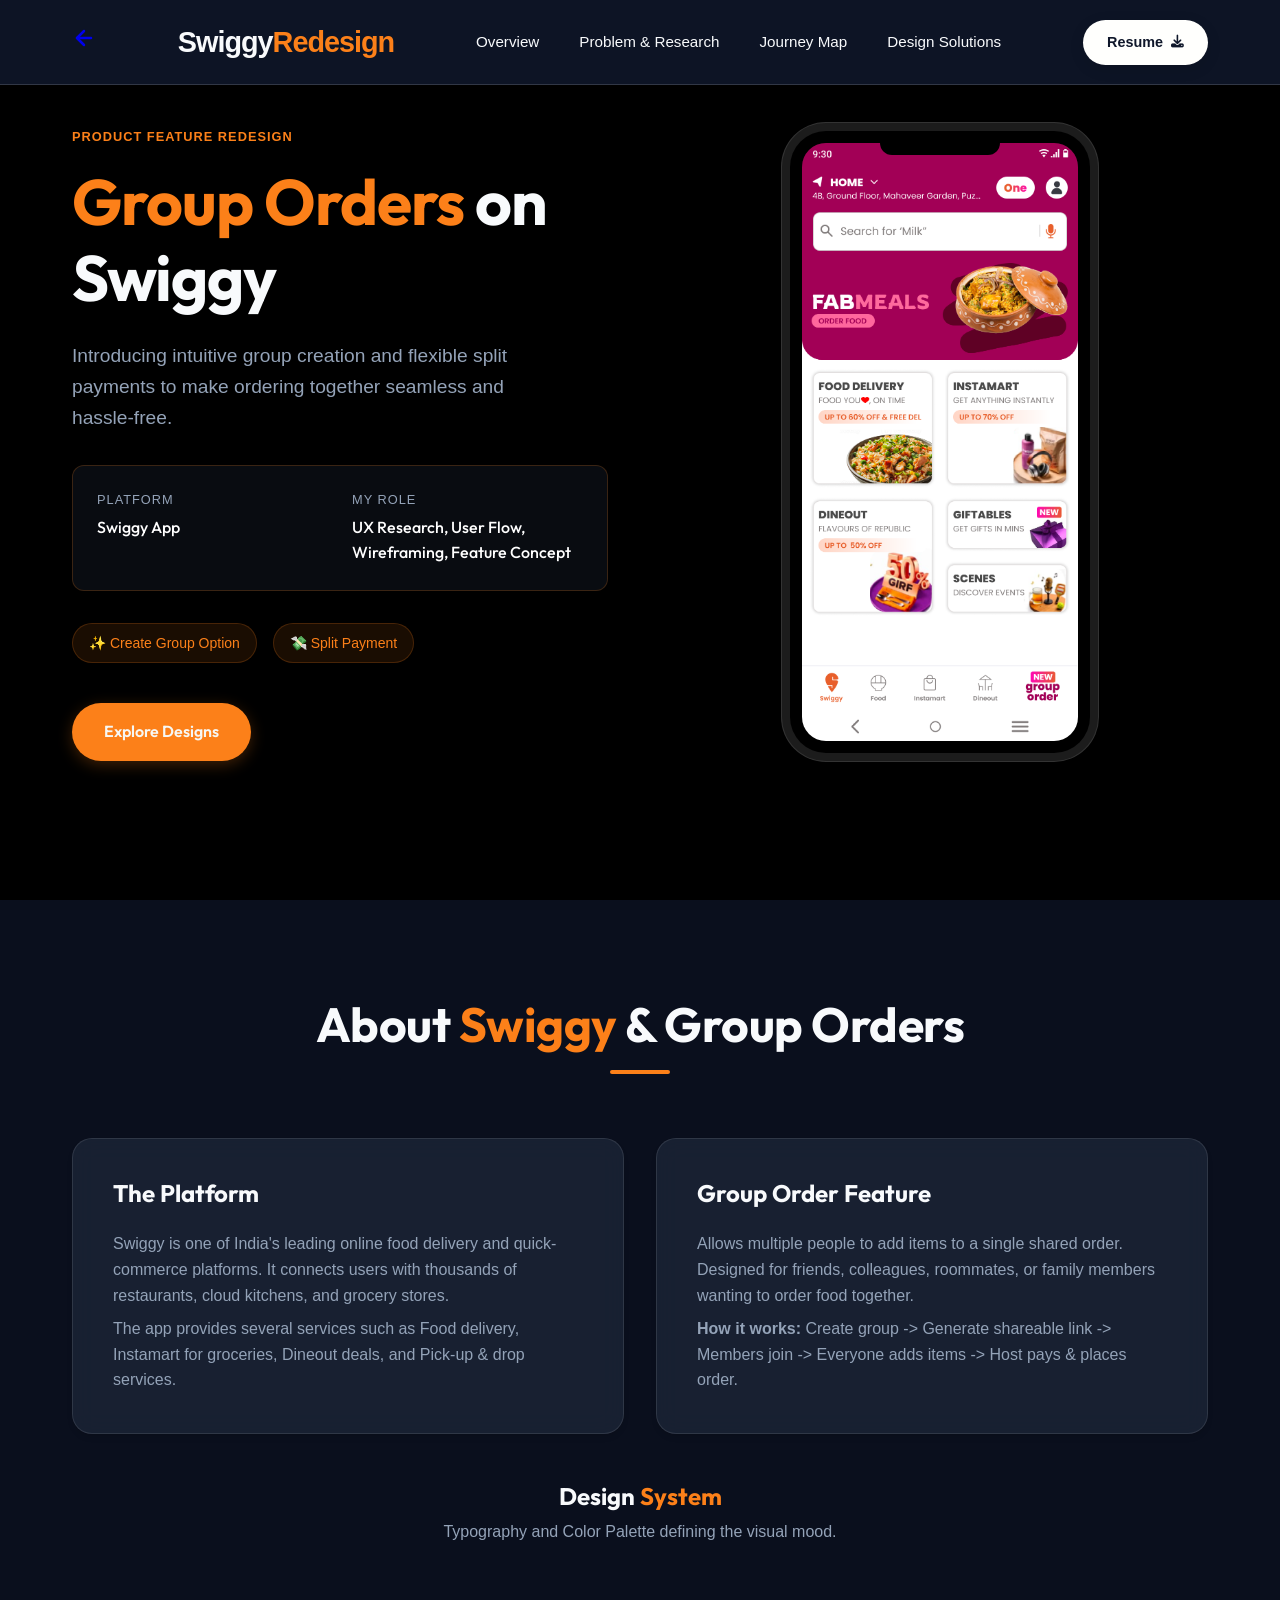
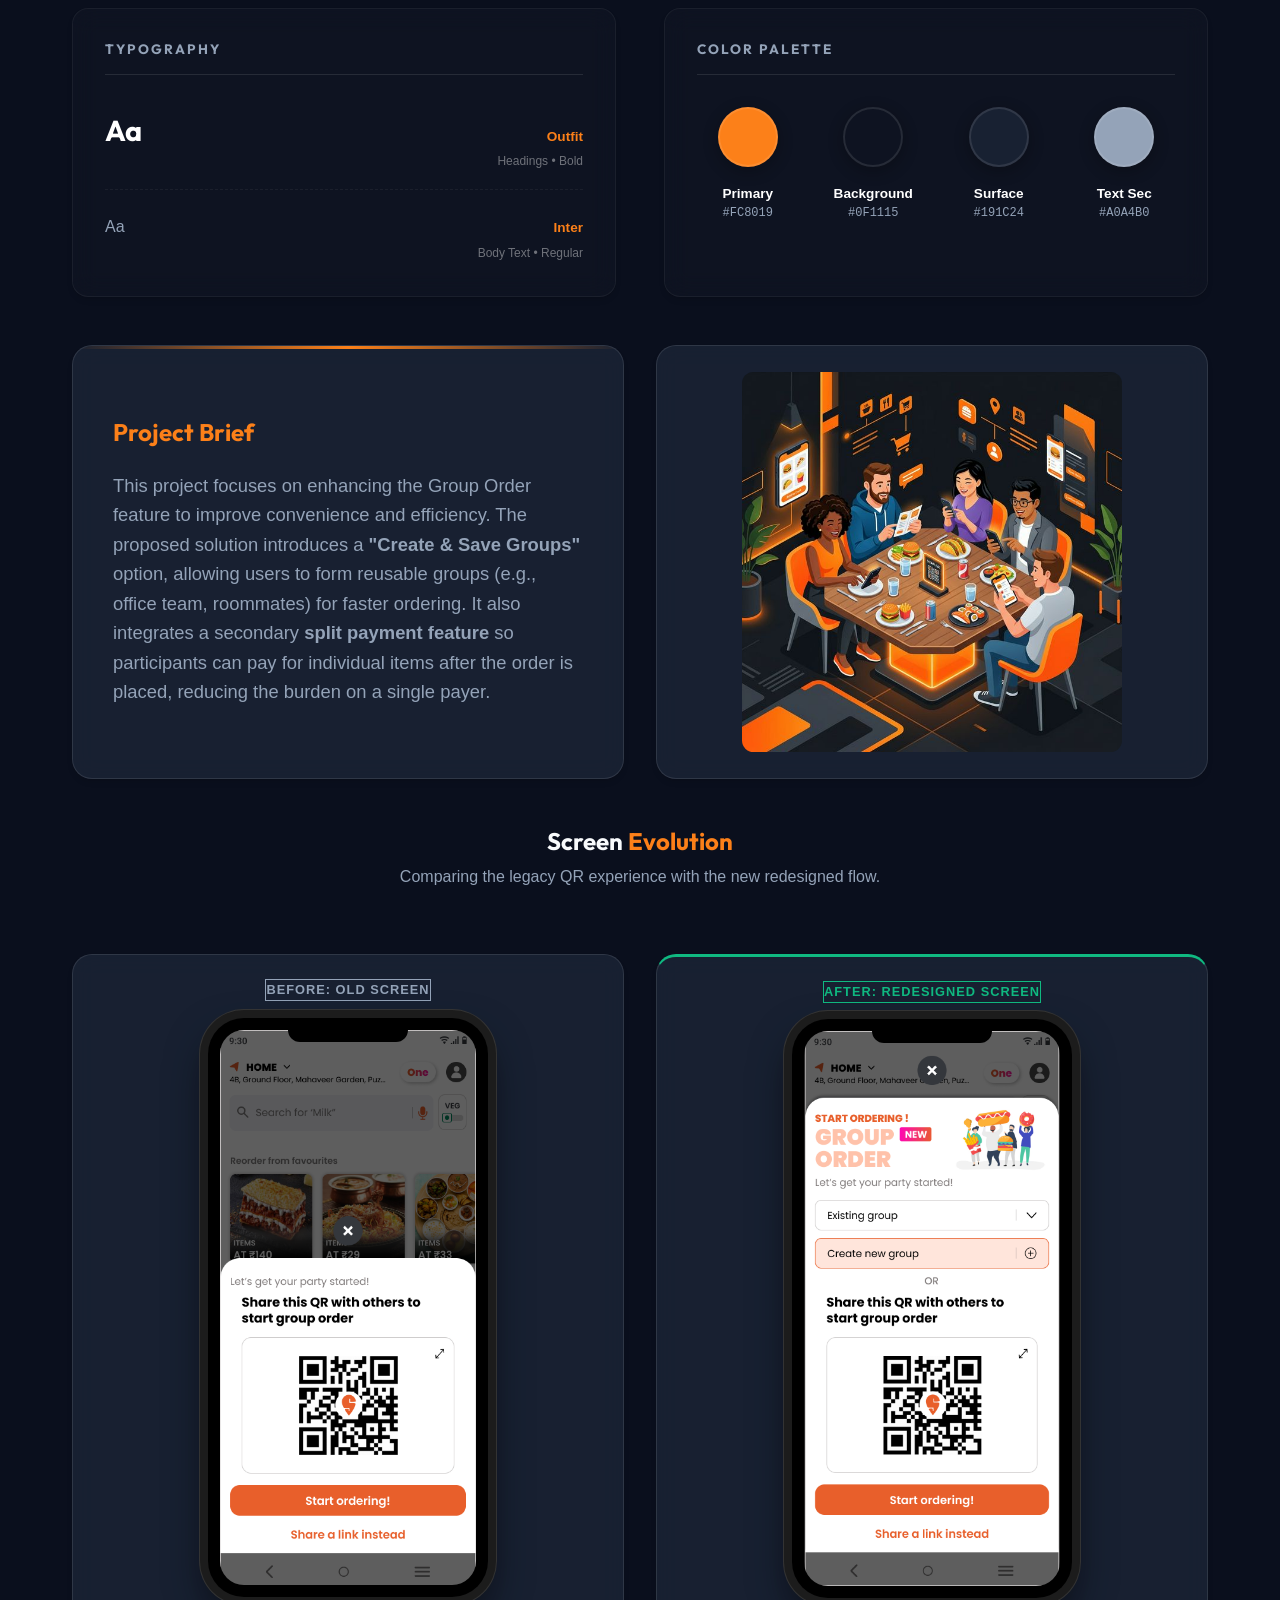
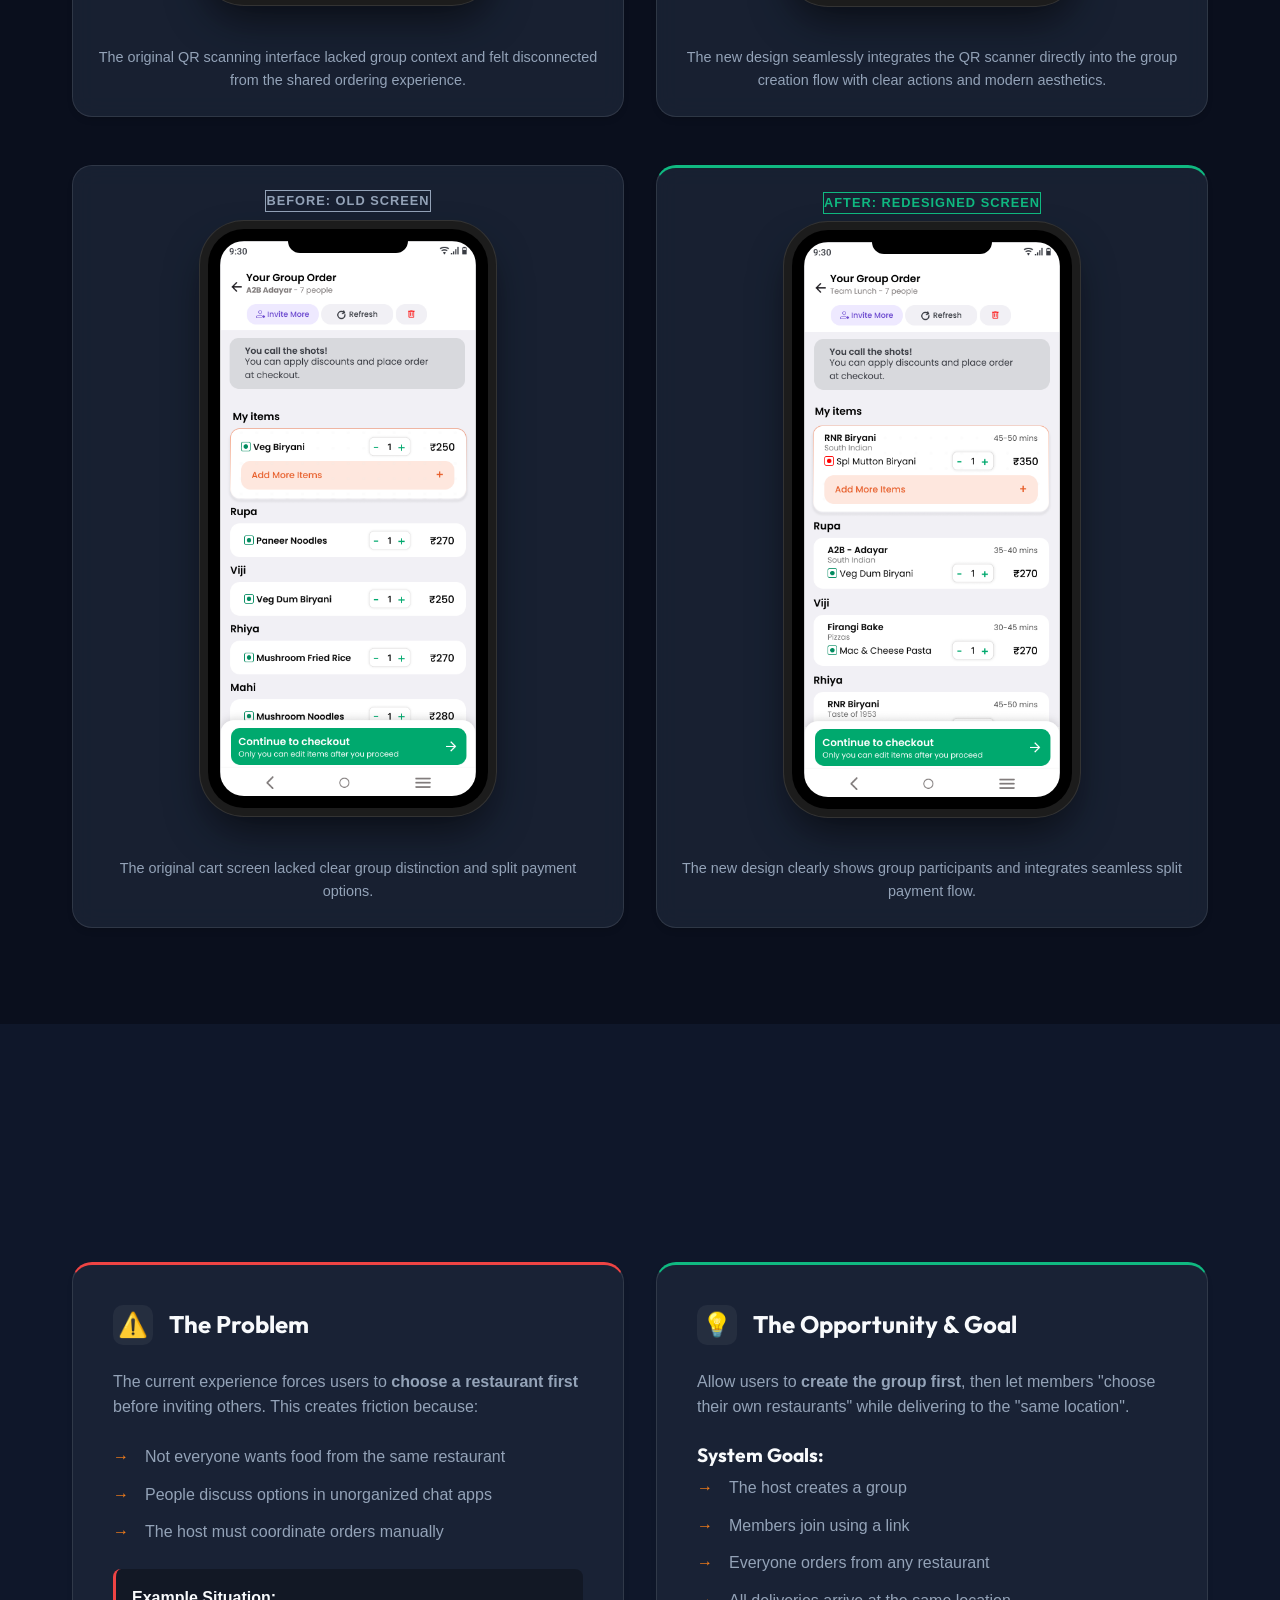
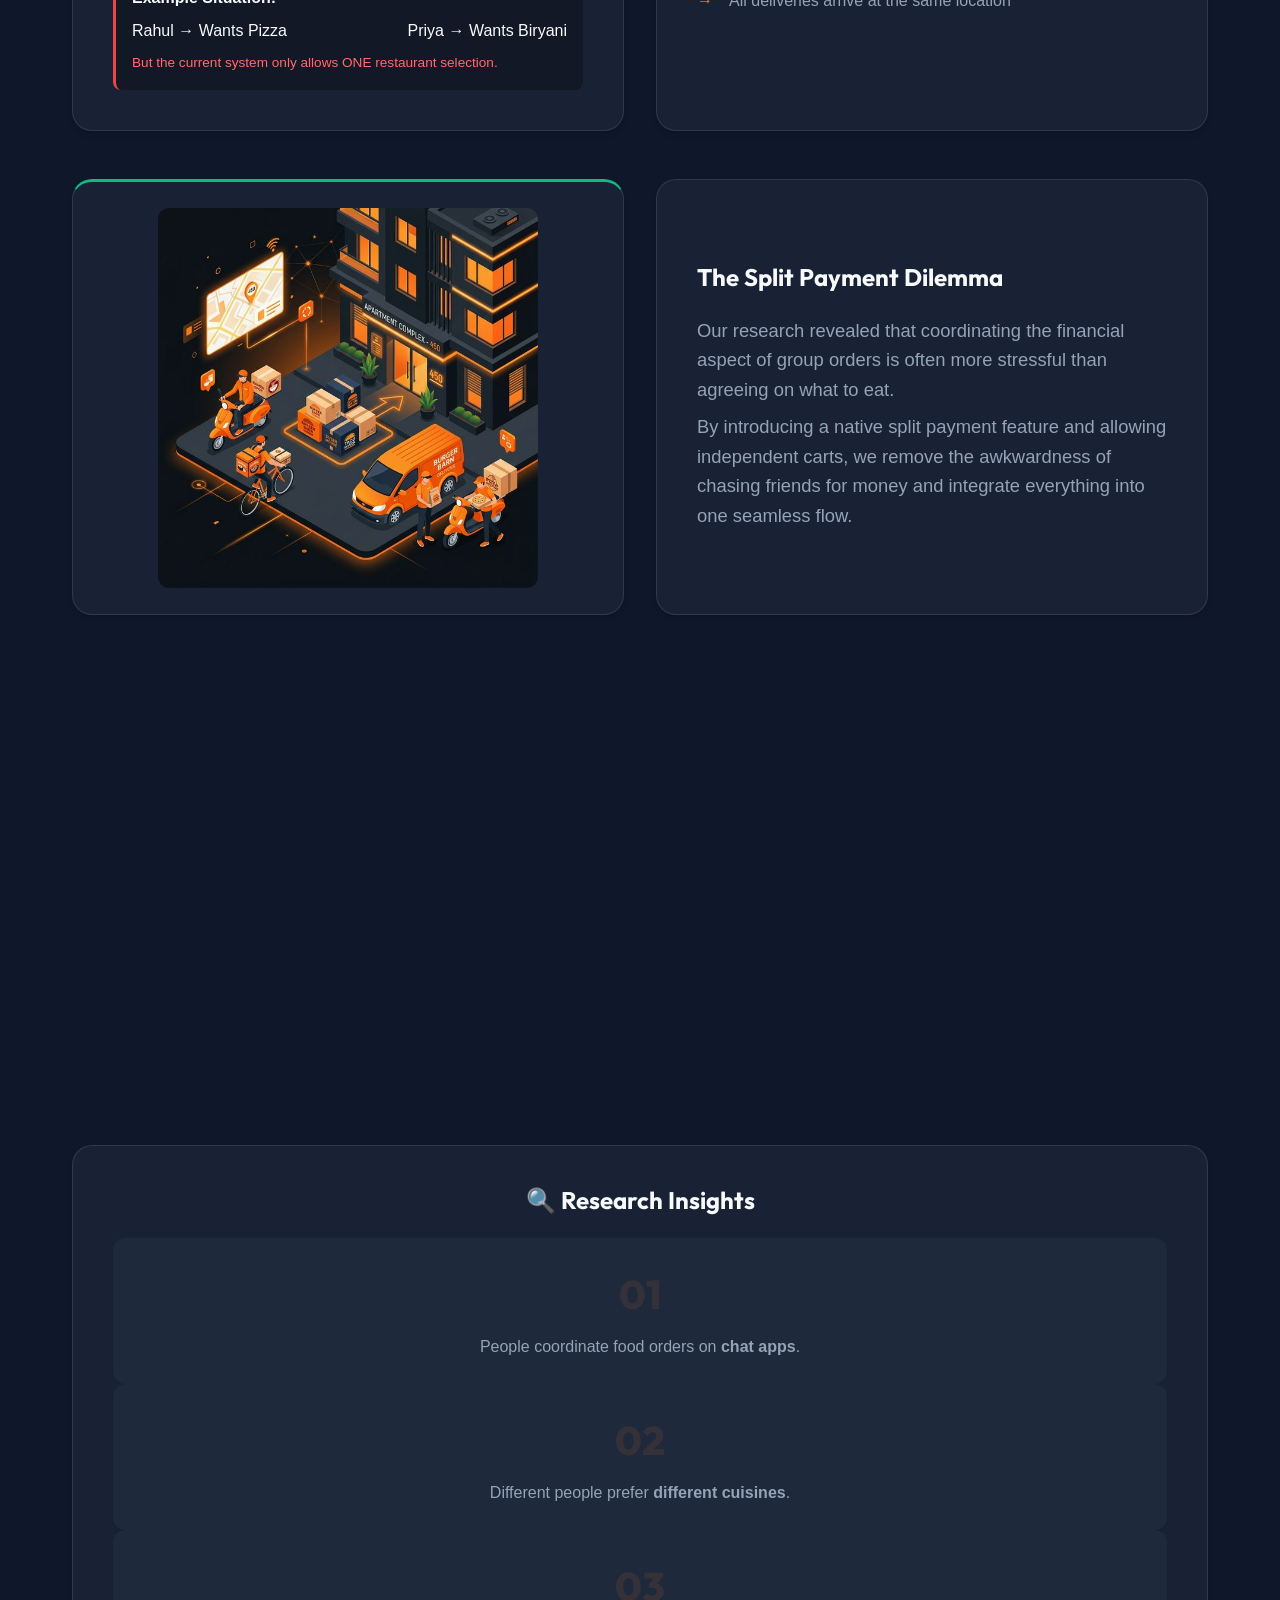
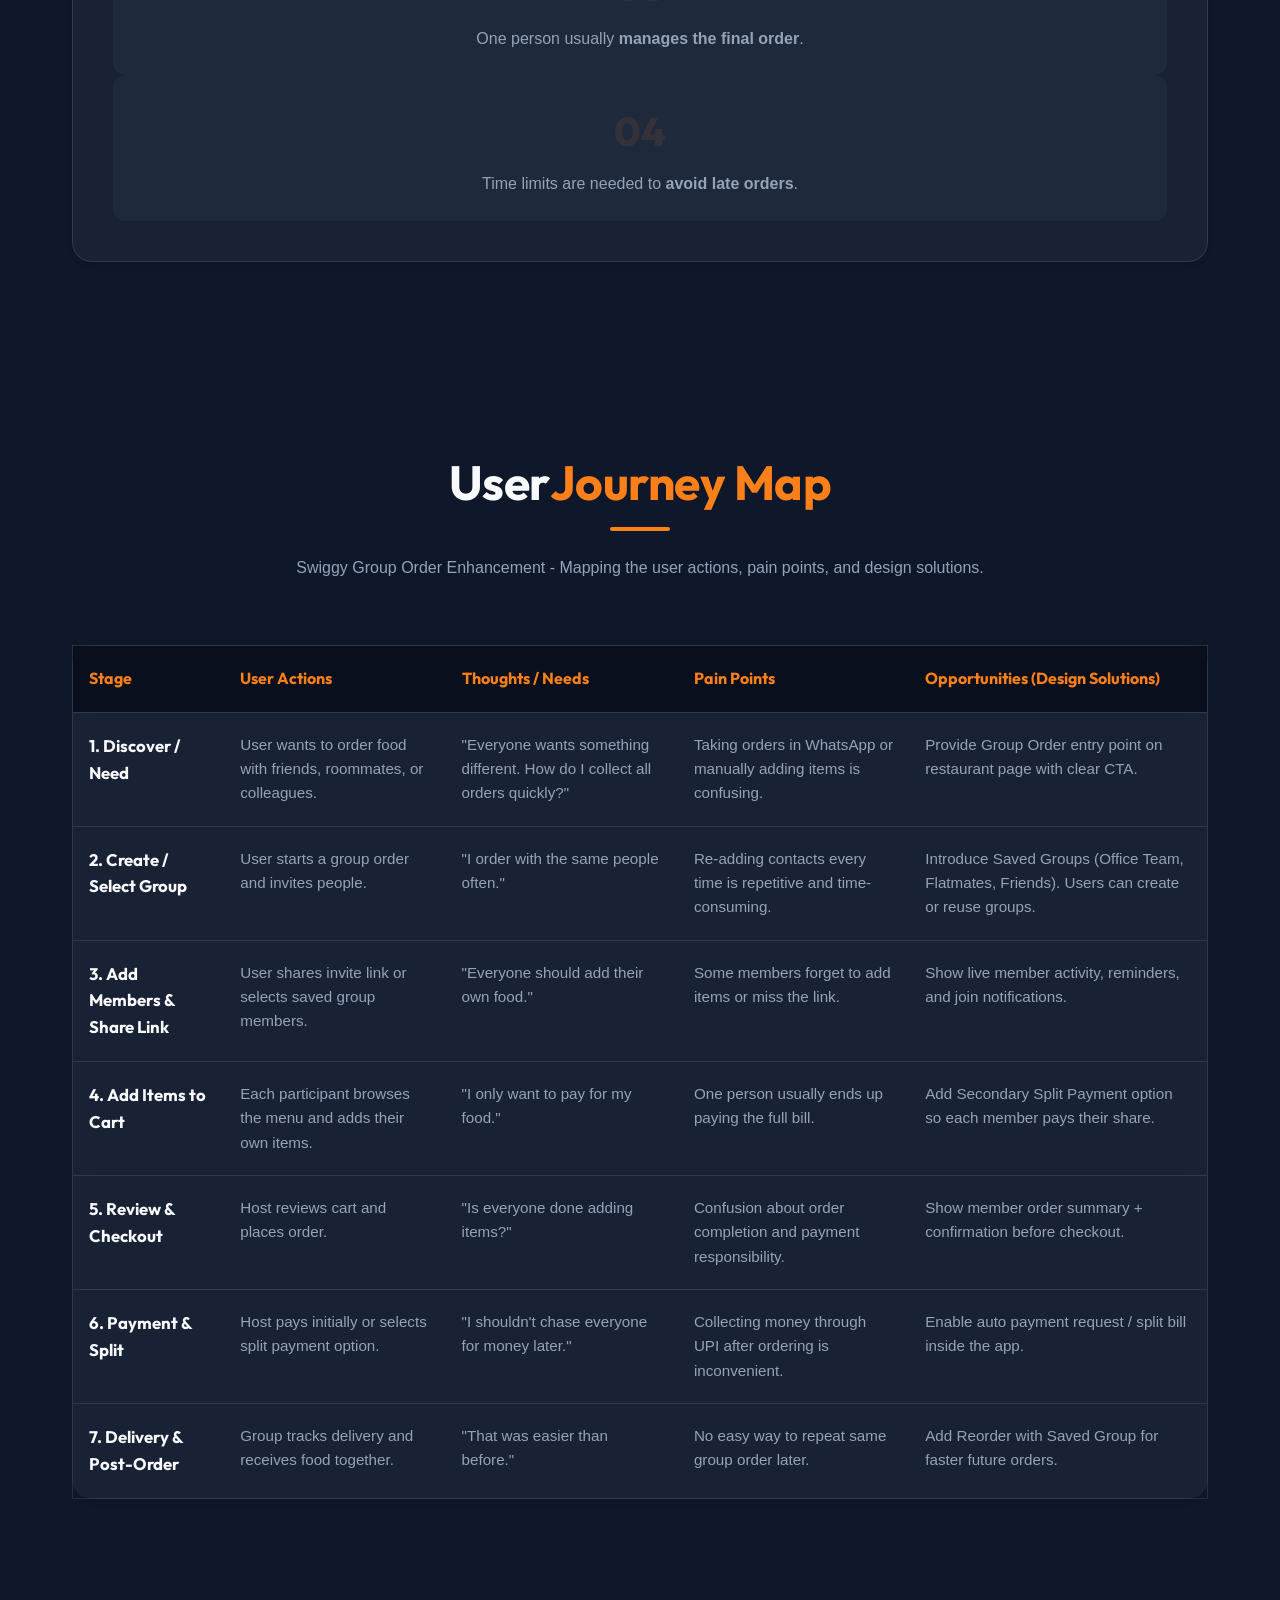
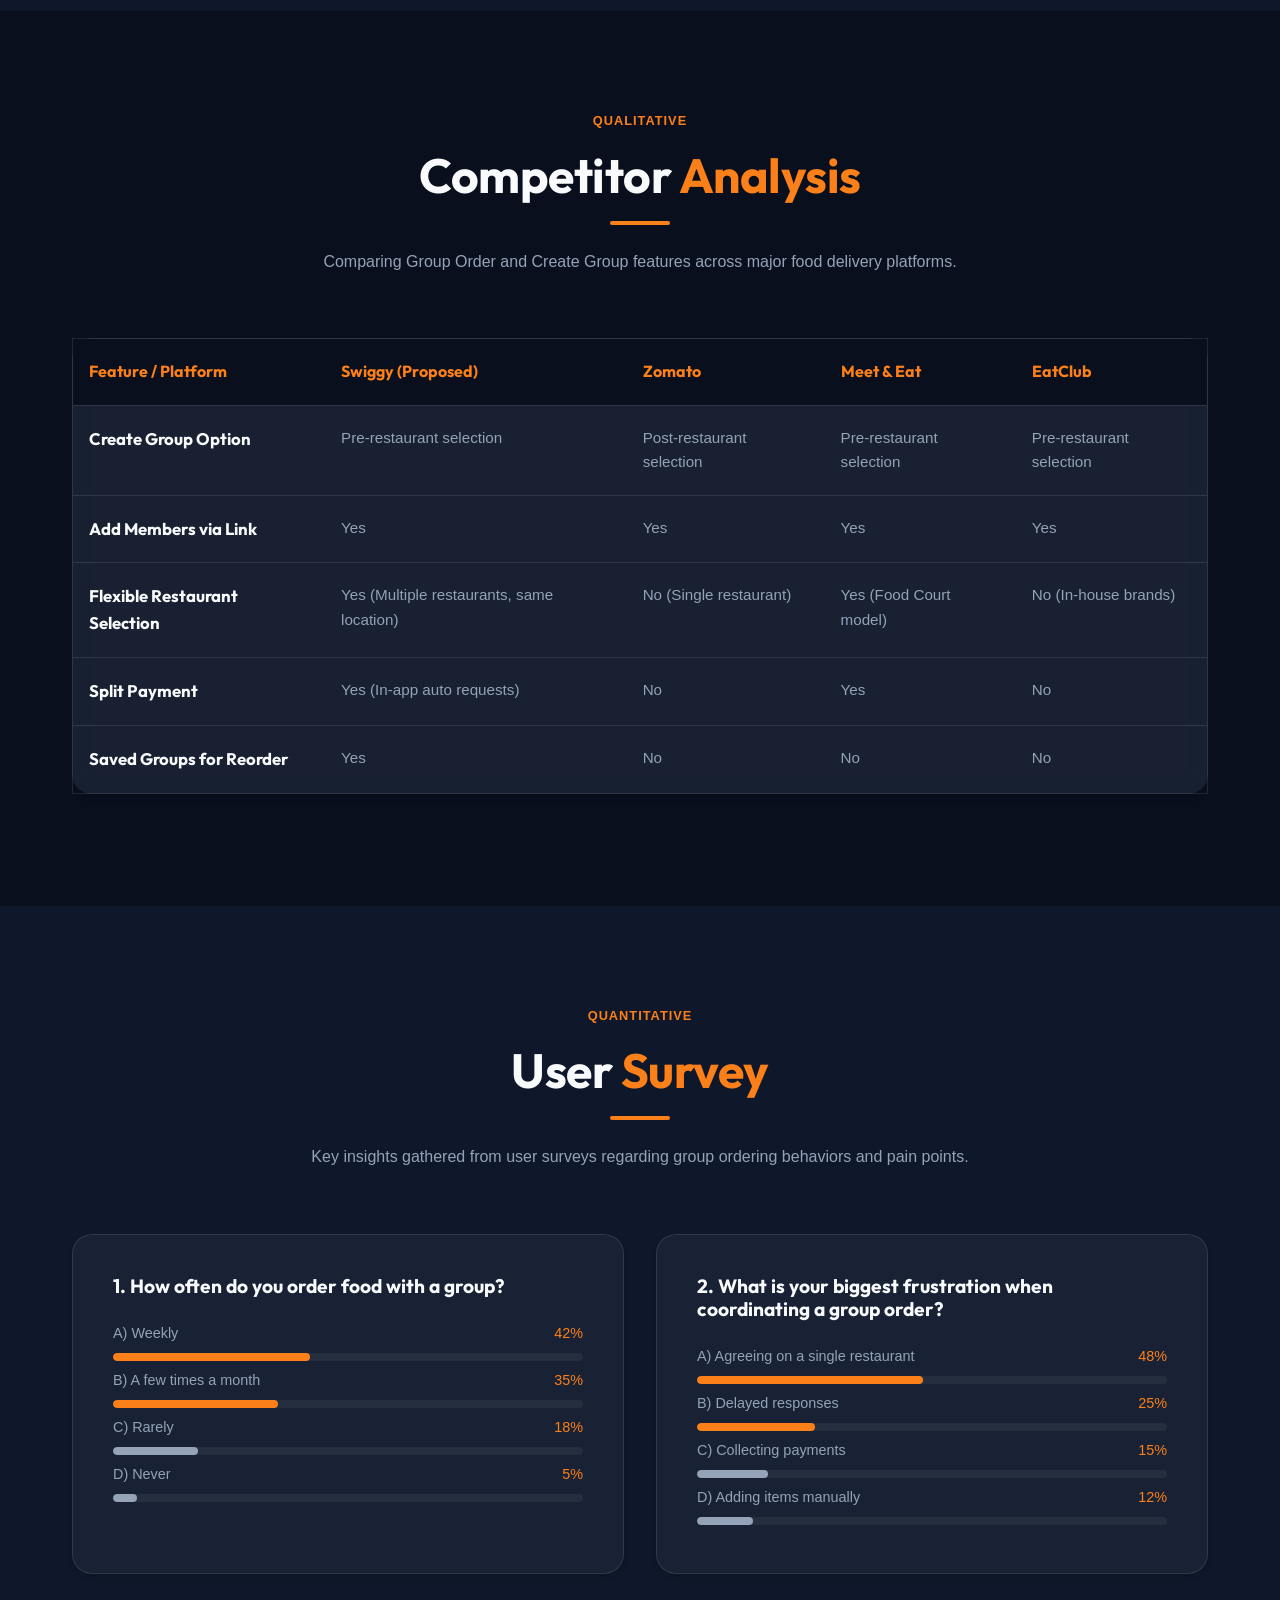
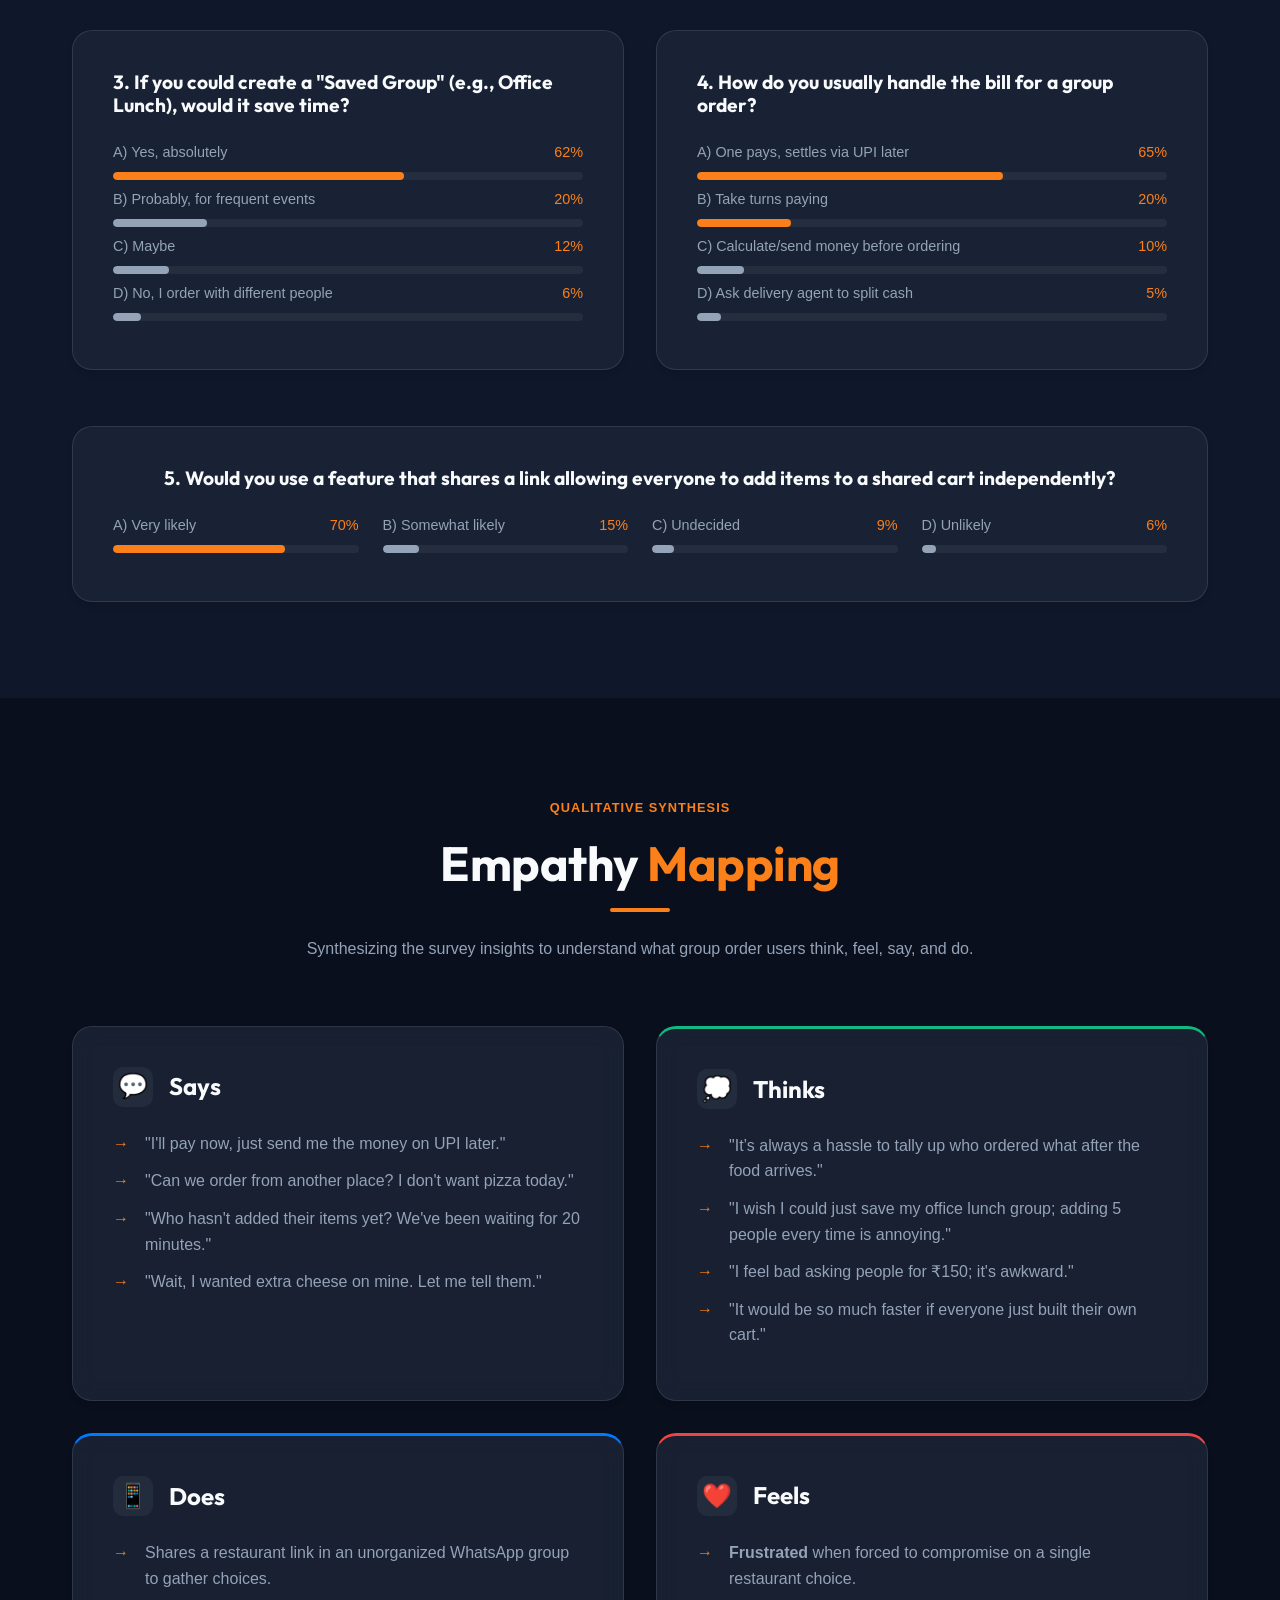
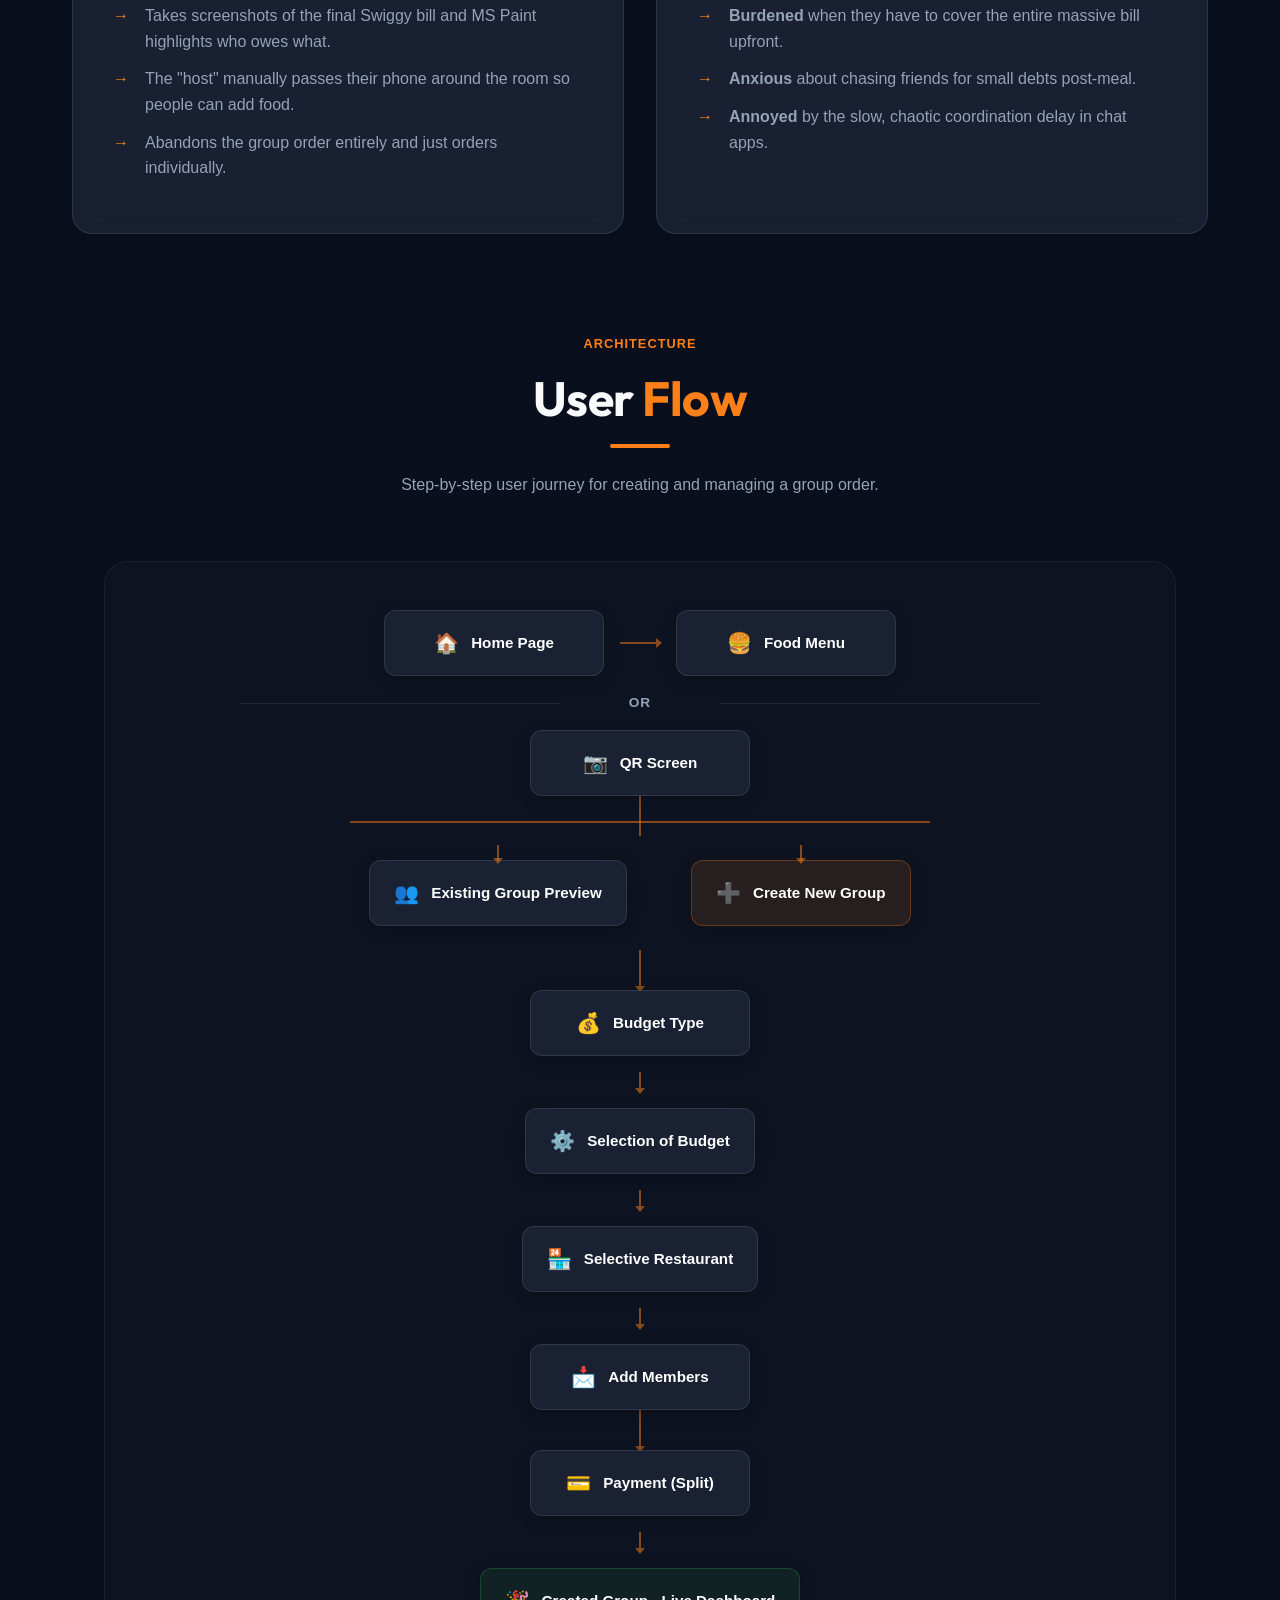
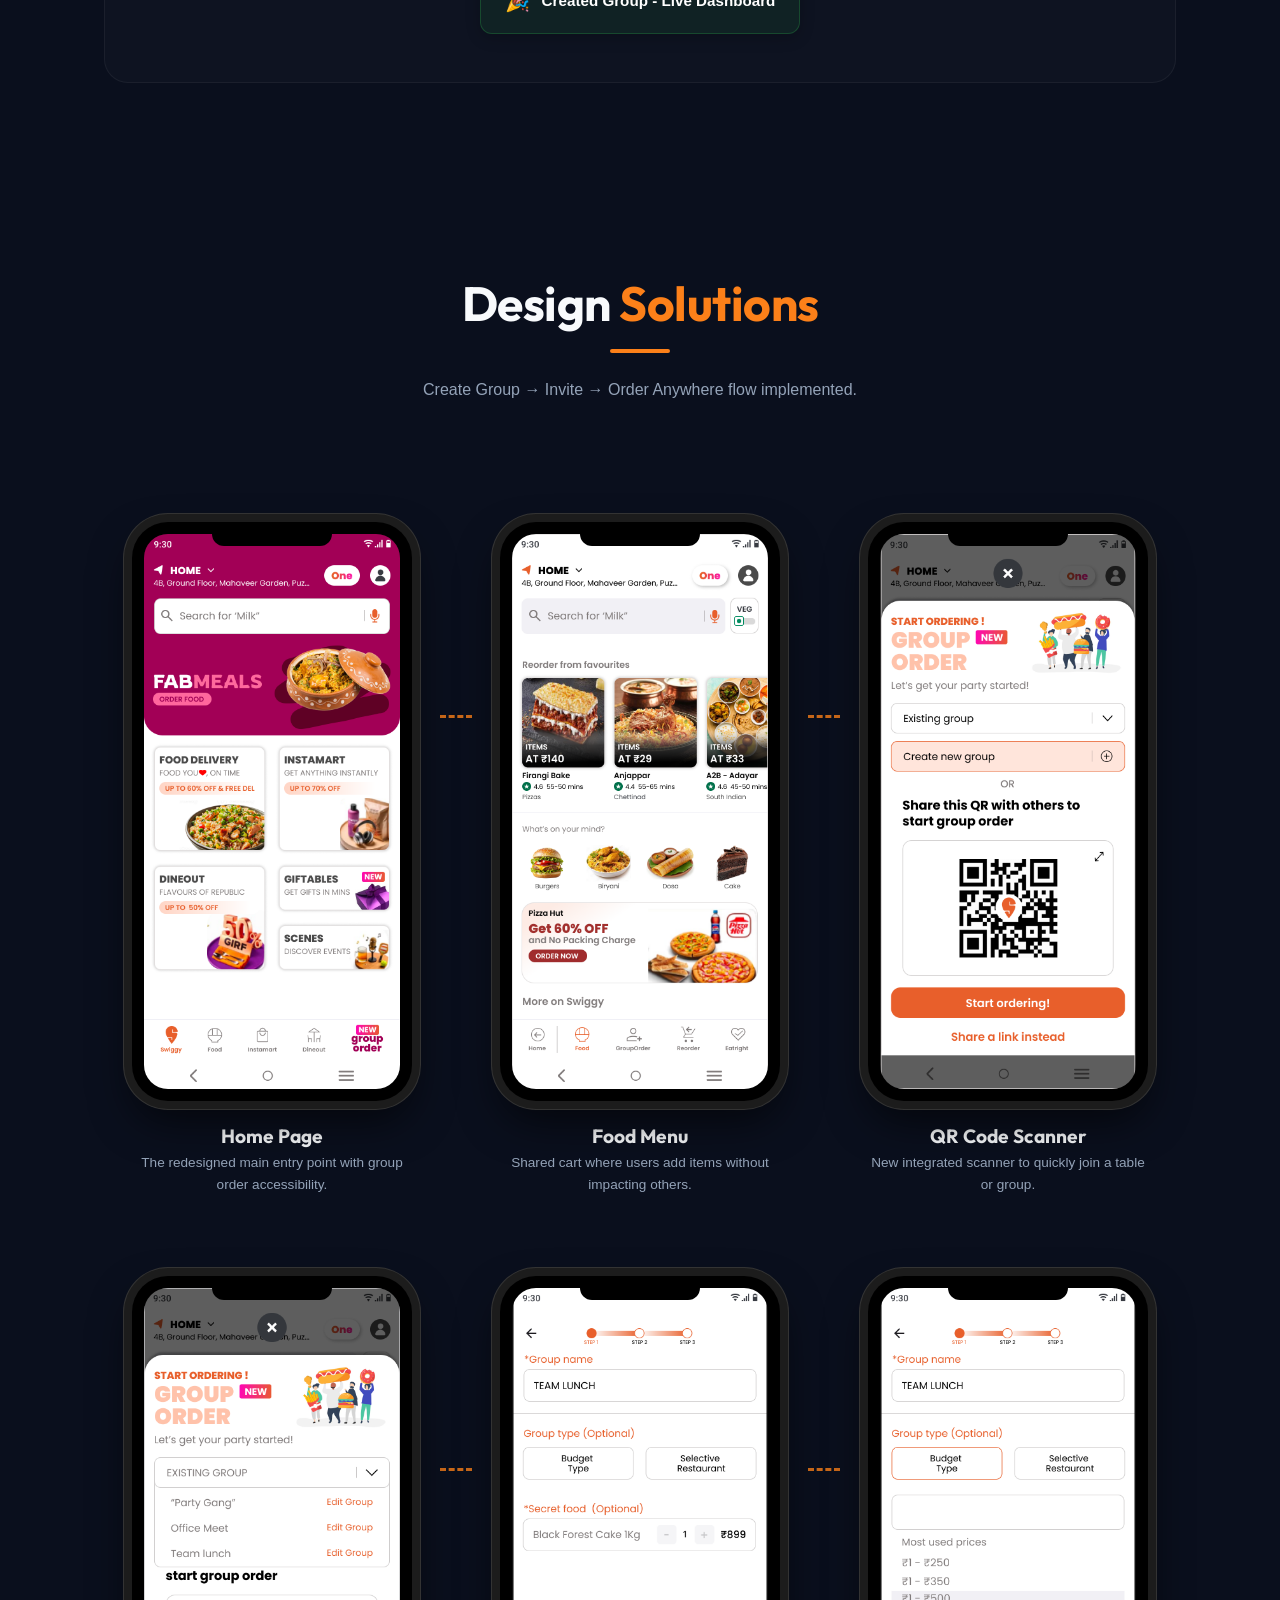
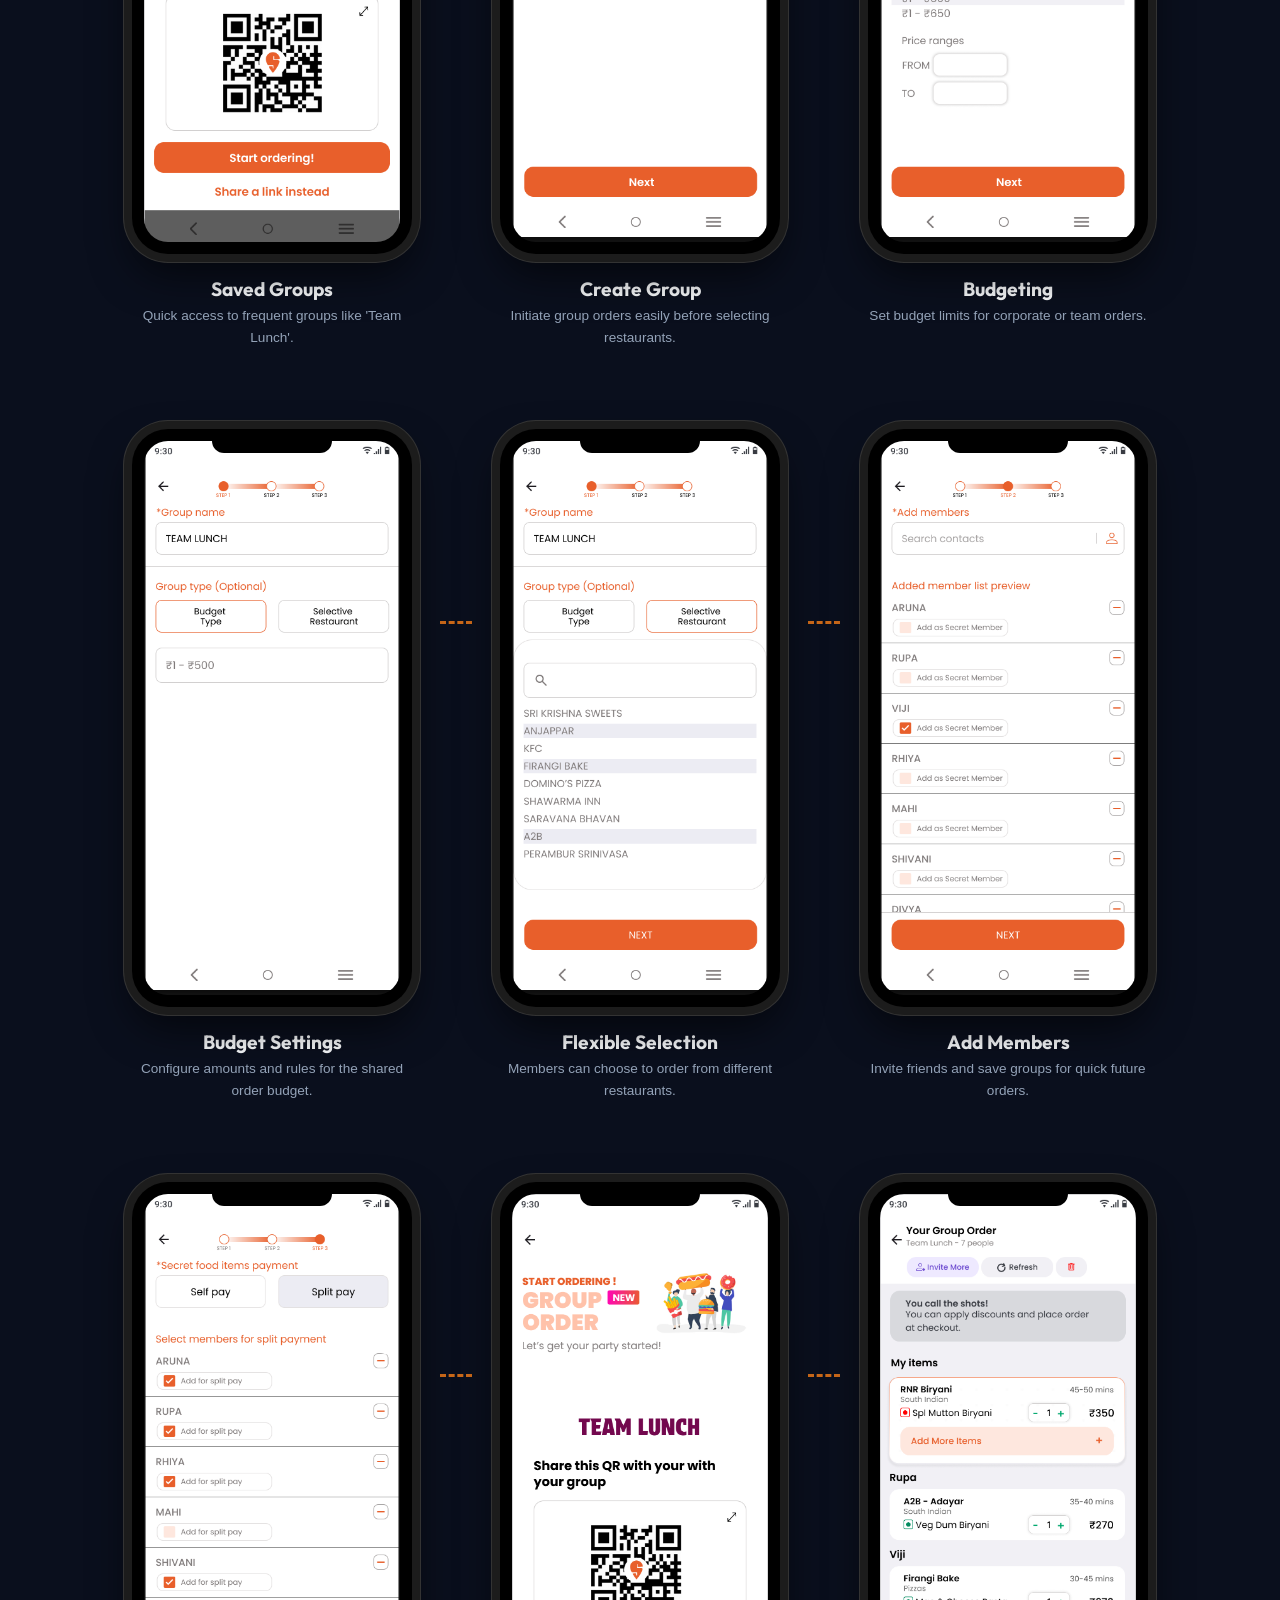
==== case study.html @ 994c02bd "Initial portfolio commit" ====
<!DOCTYPE html>
<html lang="en">
<head>
    <meta charset="UTF-8">
    <meta name="viewport" content="width=device-width, initial-scale=1.0">
    <title>Swiggy Redesign | UI/UX Case Study</title>
    <link rel="stylesheet" href="styling.css">
    <link rel="preconnect" href="https://fonts.googleapis.com">
    <link rel="preconnect" href="https://fonts.gstatic.com" crossorigin>
    <link href="https://fonts.googleapis.com/css2?family=Outfit:wght@300;400;500;600;700&display=swap" rel="stylesheet">
    <link rel="stylesheet" href="https://cdnjs.cloudflare.com/ajax/libs/font-awesome/6.4.0/css/all.min.css">
</head>
<body>
    <!-- Navigation -->
    <nav class="navbar">
        <div class="nav-container">
            <a href="index.html" class="back-btn" title="Back to Portfolio">
                <svg width="24" height="24" viewBox="0 0 24 24" fill="none" stroke="currentColor" stroke-width="2.5" stroke-linecap="round" stroke-linejoin="round"><line x1="19" y1="12" x2="5" y2="12"></line><polyline points="12 19 5 12 12 5"></polyline></svg>
            </a>
            <div class="logo">Swiggy<span class="highlight">Redesign</span></div>
            <ul class="nav-links">
                <li><a href="#overview">Overview</a></li>
                <li><a href="#problem">Problem & Research</a></li>
                <li><a href="#journey">Journey Map</a></li>
                <li><a href="#designs">Design Solutions</a></li>
            </ul>
            <a href="resume.pdf" class="btn-resume" download>Resume <i class="fa-solid fa-download"></i></a>
        </div>
    </nav>

    <!-- Hero Section -->
    <header class="hero section">
        <div class="container hero-grid">
            <div class="hero-content fade-up">
                <span class="tag">Product Feature Redesign</span>
                <h1 class="title"><span class="highlight">Group Orders</span> on Swiggy</h1>
                <p class="subtitle">Introducing intuitive group creation and flexible split payments to make ordering together seamless and hassle-free.</p>
                
                <div class="role-grid">
                    <div class="role-item">
                        <span class="role-label">Platform</span>
                        <span class="role-val">Swiggy App</span>
                    </div>
                    <div class="role-item">
                        <span class="role-label">My Role</span>
                        <span class="role-val">UX Research, User Flow, Wireframing, Feature Concept</span>
                    </div>
                </div>
                
                <div class="features-pill">
                    <span class="pill">✨ Create Group Option</span>
                    <span class="pill">💸 Split Payment</span>
                </div>
                
                <a href="#designs" class="btn primary-btn">Explore Designs</a>
            </div>
            <div class="hero-visual fade-up delay-1">
                <div class="mobile-mockup float" style="max-width: 300px; margin: 0 auto;">
                    <div class="img-wrapper">
                        <img src="HOME PAGE.png" alt="Swiggy Home Page Redesign" class="lightbox-trigger">
                    </div>
                </div>
            </div>
        </div>
    </header>

    <!-- Overview Section -->
    <section id="overview" class="section bg-darker">
        <div class="container">
            <div class="section-header center fade-up">
                <h2>About <span class="highlight">Swiggy</span> & Group Orders</h2>
                <div class="line"></div>
            </div>
            
            <div class="grid-2 fade-up delay-1">
                <div class="glass-card p-xl">
                    <h3 class="mb-md">The Platform</h3>
                    <p class="text-light mb-sm">Swiggy is one of India's leading online food delivery and quick-commerce platforms. It connects users with thousands of restaurants, cloud kitchens, and grocery stores.</p>
                    <p class="text-light">The app provides several services such as Food delivery, Instamart for groceries, Dineout deals, and Pick-up & drop services.</p>
                </div>
                <div class="glass-card p-xl">
                    <h3 class="mb-md">Group Order Feature</h3>
                    <p class="text-light mb-sm">Allows multiple people to add items to a single shared order. Designed for friends, colleagues, roommates, or family members wanting to order food together.</p>
                    <p class="text-light"><strong>How it works:</strong> Create group -> Generate shareable link -> Members join -> Everyone adds items -> Host pays & places order.</p>
                </div>
            </div>
            
            <!-- Design System Showcase -->
            <div class="design-system-section mt-xl fade-up delay-1">
                <div class="section-header center mb-lg">
                    <h3 class="mb-sm">Design <span class="highlight">System</span></h3>
                    <p class="text-light">Typography and Color Palette defining the visual mood.</p>
                </div>

                <div class="design-system-grid">
                    <!-- Typography Card -->
                    <div class="system-card glass-card">
                        <h4>Typography</h4>
                        <div class="type-showcase">
                            <div class="type-row">
                                <div>
                                    <div class="type-sample-heading">Aa</div>
                                </div>
                                <div class="type-details">
                                    <span class="type-name">Outfit</span>
                                    <span class="type-weight">Headings • Bold</span>
                                </div>
                            </div>
                            <div class="type-row">
                                <div>
                                    <div class="type-sample-body">Aa</div>
                                </div>
                                <div class="type-details">
                                    <span class="type-name">Inter</span>
                                    <span class="type-weight">Body Text • Regular</span>
                                </div>
                            </div>
                        </div>
                    </div>

                    <!-- Colors Card -->
                    <div class="system-card glass-card">
                        <h4>Color Palette</h4>
                        <div class="colors-grid">
                            <div class="color-swatch">
                                <div class="swatch-circle swatch-bg-orange"></div>
                                <span class="color-name">Primary</span>
                                <span class="color-hex">#FC8019</span>
                            </div>
                            <div class="color-swatch">
                                <div class="swatch-circle swatch-bg-dark"></div>
                                <span class="color-name">Background</span>
                                <span class="color-hex">#0F1115</span>
                            </div>
                            <div class="color-swatch">
                                <div class="swatch-circle swatch-bg-card"></div>
                                <span class="color-name">Surface</span>
                                <span class="color-hex">#191C24</span>
                            </div>
                            <div class="color-swatch">
                                <div class="swatch-circle swatch-bg-text"></div>
                                <span class="color-name">Text Sec</span>
                                <span class="color-hex">#A0A4B0</span>
                            </div>
                        </div>
                    </div>
                </div>
            </div>

            <!-- Project Brief -->
            <div class="grid-2 mt-xl align-items-center fade-up delay-2">
                <div class="glass-card p-xl highlight-border h-100 flex-column-center">
                    <h3 class="mb-md highlight">Project Brief</h3>
                    <p class="text-light text-lg">This project focuses on enhancing the Group Order feature to improve convenience and efficiency. The proposed solution introduces a <strong>"Create & Save Groups"</strong> option, allowing users to form reusable groups (e.g., office team, roommates) for faster ordering. It also integrates a secondary <strong>split payment feature</strong> so participants can pay for individual items after the order is placed, reducing the burden on a single payer.</p>
                </div>
                <div class="illustration-card glass-card p-sm text-center h-100 float">
                    <img src="group_ordering_illustration.png" alt="Group Ordering" class="feature-illustration">
                </div>
            </div>
            
            <!-- Comparison Section (Old vs New) -->
            <div class="comparison-section mt-xl fade-up">
                <div class="section-header center mb-lg">
                    <h3 class="mb-sm">Screen <span class="highlight">Evolution</span></h3>
                    <p class="text-light">Comparing the legacy QR experience with the new redesigned flow.</p>
                </div>
                
                <div class="grid-2 align-items-center">
                    <!-- Before -->
                    <div class="compare-card glass-card p-lg text-center">
                        <span class="tag mb-sm" style="color: var(--text-secondary); border: 1px solid var(--text-secondary);">Before: Old Screen</span>
                        <div class="mobile-mockup mt-md">
                            <div class="img-wrapper">
                                <img src="QR old screen.png" alt="Old Swiggy QR Screen" class="lightbox-trigger">
                            </div>
                        </div>
                        <p class="text-light text-sm mt-md">The original QR scanning interface lacked group context and felt disconnected from the shared ordering experience.</p>
                    </div>
                    
                    <!-- After -->
                    <div class="compare-card glass-card p-lg text-center border-green">
                        <span class="tag mb-sm" style="color: var(--success); border: 1px solid var(--success);">After: Redesigned Screen</span>
                        <div class="mobile-mockup mt-md">
                            <div class="img-wrapper">
                                <img src="QR SCREEN - REDESIGN.png" alt="Redesigned Swiggy QR Screen" class="lightbox-trigger">
                            </div>
                        </div>
                        <p class="text-light text-sm mt-md">The new design seamlessly integrates the QR scanner directly into the group creation flow with clear actions and modern aesthetics.</p>
                    </div>
                </div>

                <div class="grid-2 align-items-center mt-xl">
                    <!-- Before -->
                    <div class="compare-card glass-card p-lg text-center">
                        <span class="tag mb-sm" style="color: var(--text-secondary); border: 1px solid var(--text-secondary);">Before: Old Screen</span>
                        <div class="mobile-mockup mt-md">
                            <div class="img-wrapper">
                                <img src="old cart screen.png" alt="Old Cart Screen" class="lightbox-trigger">
                            </div>
                        </div>
                        <p class="text-light text-sm mt-md">The original cart screen lacked clear group distinction and split payment options.</p>
                    </div>
                    
                    <!-- After -->
                    <div class="compare-card glass-card p-lg text-center border-green">
                        <span class="tag mb-sm" style="color: var(--success); border: 1px solid var(--success);">After: Redesigned Screen</span>
                        <div class="mobile-mockup mt-md">
                            <div class="img-wrapper">
                                <img src="new cart screen.png" alt="Redesigned Cart Screen" class="lightbox-trigger">
                            </div>
                        </div>
                        <p class="text-light text-sm mt-md">The new design clearly shows group participants and integrates seamless split payment flow.</p>
                    </div>
                </div>
            </div>
        </div>
    </section>

    <!-- Problem & Research Section -->
    <section id="problem" class="section">
        <div class="container">
            <div class="section-header fade-up">
                <h2>Problem & <span class="highlight">Opportunity</span></h2>
                <div class="line align-left"></div>
            </div>
            
            <div class="grid-2">
                <div class="glass-card p-xl fade-up border-red">
                    <div class="icon-header">
                        <span class="icon red">⚠️</span>
                        <h3>The Problem</h3>
                    </div>
                    <p class="text-light mb-md">The current experience forces users to <strong>choose a restaurant first</strong> before inviting others. This creates friction because:</p>
                    <ul class="custom-list mb-md">
                        <li>Not everyone wants food from the same restaurant</li>
                        <li>People discuss options in unorganized chat apps</li>
                        <li>The host must coordinate orders manually</li>
                    </ul>
                    <div class="example-box">
                        <strong>Example Situation:</strong>
                        <div class="flex-between mt-sm">
                            <span>Rahul → Wants Pizza</span>
                            <span>Priya → Wants Biryani</span>
                        </div>
                        <p class="text-red mt-sm small">But the current system only allows ONE restaurant selection.</p>
                    </div>
                </div>
                
                <div class="glass-card p-xl fade-up delay-1 border-green">
                    <div class="icon-header">
                        <span class="icon green">💡</span>
                        <h3>The Opportunity & Goal</h3>
                    </div>
                    <p class="text-light mb-md">Allow users to <strong>create the group first</strong>, then let members "choose their own restaurants" while delivering to the "same location".</p>
                    
                    <h4 class="mb-sm">System Goals:</h4>
                    <ul class="custom-list">
                        <li>The host creates a group</li>
                        <li>Members join using a link</li>
                        <li>Everyone orders from any restaurant</li>
                        <li>All deliveries arrive at the same location</li>
                    </ul>
                </div>
            </div>

            <div class="grid-2 mt-xl align-items-center fade-up">
                <div class="illustration-card glass-card p-sm text-center h-100 float-delayed" style="border-top: 3px solid var(--success);">
                    <img src="multiple_restaurants_illustration.png" alt="Multiple Restaurants Delivery" class="feature-illustration">
                </div>
                <div class="glass-card p-xl border-orange h-100 flex-column-center">
                    <h3 class="mb-md">The Split Payment Dilemma</h3>
                    <p class="text-light text-lg mb-sm">Our research revealed that coordinating the financial aspect of group orders is often more stressful than agreeing on what to eat.</p>
                    <p class="text-light text-lg">By introducing a native split payment feature and allowing independent carts, we remove the awkwardness of chasing friends for money and integrate everything into one seamless flow.</p>
                </div>
            </div>
            
            <div class="grid-2 mt-xl mb-xl align-items-center fade-up delay-1">
                <div class="glass-card p-xl border-red h-100 flex-column-center">
                    <h3 class="mb-md">Multi-Restaurant Flexibility</h3>
                    <p class="text-light text-lg mb-sm">Why should everyone compromise on a single cuisine?</p>
                    <p class="text-light text-lg">The new flow lets users build a shared cart but pick from entirely different restaurants. All orders arrive at the same destination, keeping the group together without sacrificing choice.</p>
                </div>
                <div class="illustration-card glass-card p-sm text-center h-100 float">
                    <img src="split_payment_illustration.png" alt="Split Payment Concept" class="feature-illustration">
                </div>
            </div>

            <div class="research-insights glass-card mt-xl p-xl fade-up">
                <h3 class="mb-md center">🔍 Research Insights</h3>
                <div class="insights-grid">
                    <div class="insight-item">
                        <span class="insight-num">01</span>
                        <p>People coordinate food orders on <strong>chat apps</strong>.</p>
                    </div>
                    <div class="insight-item">
                        <span class="insight-num">02</span>
                        <p>Different people prefer <strong>different cuisines</strong>.</p>
                    </div>
                    <div class="insight-item">
                        <span class="insight-num">03</span>
                        <p>One person usually <strong>manages the final order</strong>.</p>
                    </div>
                    <div class="insight-item">
                        <span class="insight-num">04</span>
                        <p>Time limits are needed to <strong>avoid late orders</strong>.</p>
                    </div>
                </div>
            </div>
        </div>
    </section>

    <!-- User Journey Map -->
    <section id="journey" class="section">
        <div class="container">
            <div class="section-header center fade-up">
                <h2>User<span class="highlight">Journey Map</span></h2>
                <div class="line"></div>
                <p class="text-light mt-md">Swiggy Group Order Enhancement - Mapping the user actions, pain points, and design solutions.</p>
            </div>
            
            <div class="table-responsive fade-up">
                <table class="journey-table glass-card">
                    <thead>
                        <tr>
                            <th>Stage</th>
                            <th>User Actions</th>
                            <th>Thoughts / Needs</th>
                            <th>Pain Points</th>
                            <th>Opportunities (Design Solutions)</th>
                        </tr>
                    </thead>
                    <tbody>
                        <tr>
                            <td data-label="Stage"><strong>1. Discover / Need</strong></td>
                            <td data-label="User Actions">User wants to order food with friends, roommates, or colleagues.</td>
                            <td data-label="Thoughts / Needs">"Everyone wants something different. How do I collect all orders quickly?"</td>
                            <td data-label="Pain Points">Taking orders in WhatsApp or manually adding items is confusing.</td>
                            <td data-label="Opportunities" class="text-highlight">Provide Group Order entry point on restaurant page with clear CTA.</td>
                        </tr>
                        <tr>
                            <td data-label="Stage"><strong>2. Create / Select Group</strong></td>
                            <td data-label="User Actions">User starts a group order and invites people.</td>
                            <td data-label="Thoughts / Needs">"I order with the same people often."</td>
                            <td data-label="Pain Points">Re-adding contacts every time is repetitive and time-consuming.</td>
                            <td data-label="Opportunities" class="text-highlight">Introduce Saved Groups (Office Team, Flatmates, Friends). Users can create or reuse groups.</td>
                        </tr>
                        <tr>
                            <td data-label="Stage"><strong>3. Add Members & Share Link</strong></td>
                            <td data-label="User Actions">User shares invite link or selects saved group members.</td>
                            <td data-label="Thoughts / Needs">"Everyone should add their own food."</td>
                            <td data-label="Pain Points">Some members forget to add items or miss the link.</td>
                            <td data-label="Opportunities" class="text-highlight">Show live member activity, reminders, and join notifications.</td>
                        </tr>
                        <tr>
                            <td data-label="Stage"><strong>4. Add Items to Cart</strong></td>
                            <td data-label="User Actions">Each participant browses the menu and adds their own items.</td>
                            <td data-label="Thoughts / Needs">"I only want to pay for my food."</td>
                            <td data-label="Pain Points">One person usually ends up paying the full bill.</td>
                            <td data-label="Opportunities" class="text-highlight">Add Secondary Split Payment option so each member pays their share.</td>
                        </tr>
                        <tr>
                            <td data-label="Stage"><strong>5. Review & Checkout</strong></td>
                            <td data-label="User Actions">Host reviews cart and places order.</td>
                            <td data-label="Thoughts / Needs">"Is everyone done adding items?"</td>
                            <td data-label="Pain Points">Confusion about order completion and payment responsibility.</td>
                            <td data-label="Opportunities" class="text-highlight">Show member order summary + confirmation before checkout.</td>
                        </tr>
                        <tr>
                            <td data-label="Stage"><strong>6. Payment & Split</strong></td>
                            <td data-label="User Actions">Host pays initially or selects split payment option.</td>
                            <td data-label="Thoughts / Needs">"I shouldn't chase everyone for money later."</td>
                            <td data-label="Pain Points">Collecting money through UPI after ordering is inconvenient.</td>
                            <td data-label="Opportunities" class="text-highlight">Enable auto payment request / split bill inside the app.</td>
                        </tr>
                        <tr>
                            <td data-label="Stage"><strong>7. Delivery & Post-Order</strong></td>
                            <td data-label="User Actions">Group tracks delivery and receives food together.</td>
                            <td data-label="Thoughts / Needs">"That was easier than before."</td>
                            <td data-label="Pain Points">No easy way to repeat same group order later.</td>
                            <td data-label="Opportunities" class="text-highlight">Add Reorder with Saved Group for faster future orders.</td>
                        </tr>
                    </tbody>
                </table>
            </div>
        </div>
    </section>

    <!-- Competitor Analysis Section -->
    <section id="competitor-analysis" class="section bg-darker">
        <div class="container">
            <div class="section-header center fade-up">
                <span class="tag">Qualitative</span>
                <h2>Competitor <span class="highlight">Analysis</span></h2>
                <div class="line"></div>
                <p class="text-light mt-md">Comparing Group Order and Create Group features across major food delivery platforms.</p>
            </div>
            
            <div class="table-responsive fade-up delay-1">
                <table class="journey-table glass-card">
                    <thead>
                        <tr>
                            <th>Feature / Platform</th>
                            <th>Swiggy (Proposed)</th>
                            <th>Zomato</th>
                            <th>Meet &amp; Eat</th>
                            <th>EatClub</th>
                        </tr>
                    </thead>
                    <tbody>
                        <tr>
                            <td data-label="Feature"><strong>Create Group Option</strong></td>
                            <td data-label="Swiggy (Proposed)" class="text-highlight">Pre-restaurant selection</td>
                            <td data-label="Zomato">Post-restaurant selection</td>
                            <td data-label="Meet &amp; Eat">Pre-restaurant selection</td>
                            <td data-label="EatClub">Pre-restaurant selection</td>
                        </tr>
                        <tr>
                            <td data-label="Feature"><strong>Add Members via Link</strong></td>
                            <td data-label="Swiggy (Proposed)" class="text-highlight">Yes</td>
                            <td data-label="Zomato">Yes</td>
                            <td data-label="Meet &amp; Eat">Yes</td>
                            <td data-label="EatClub">Yes</td>
                        </tr>
                        <tr>
                            <td data-label="Feature"><strong>Flexible Restaurant Selection</strong></td>
                            <td data-label="Swiggy (Proposed)" class="text-highlight">Yes (Multiple restaurants, same location)</td>
                            <td data-label="Zomato">No (Single restaurant)</td>
                            <td data-label="Meet &amp; Eat">Yes (Food Court model)</td>
                            <td data-label="EatClub">No (In-house brands)</td>
                        </tr>
                        <tr>
                            <td data-label="Feature"><strong>Split Payment</strong></td>
                            <td data-label="Swiggy (Proposed)" class="text-highlight">Yes (In-app auto requests)</td>
                            <td data-label="Zomato">No</td>
                            <td data-label="Meet &amp; Eat">Yes</td>
                            <td data-label="EatClub">No</td>
                        </tr>
                        <tr>
                            <td data-label="Feature"><strong>Saved Groups for Reorder</strong></td>
                            <td data-label="Swiggy (Proposed)" class="text-highlight">Yes</td>
                            <td data-label="Zomato">No</td>
                            <td data-label="Meet &amp; Eat">No</td>
                            <td data-label="EatClub">No</td>
                        </tr>
                    </tbody>
                </table>
            </div>
        </div>
    </section>

    <!-- Survey Questions Section -->
    <section id="survey-questions" class="section">
        <div class="container">
            <div class="section-header center fade-up">
                <span class="tag">Quantitative</span>
                <h2>User <span class="highlight">Survey</span></h2>
                <div class="line"></div>
                <p class="text-light mt-md">Key insights gathered from user surveys regarding group ordering behaviors and pain points.</p>
            </div>
            
            <div class="grid-2 fade-up delay-1">
                <!-- Q1 & Q2 -->
                <div class="glass-card p-xl border-orange mb-md">
                    <h4 class="mb-sm">1. How often do you order food with a group?</h4>
                    <div class="survey-options mt-md">
                        <div class="survey-option">
                            <div class="flex-between mb-sm"><span class="text-light text-sm">A) Weekly</span><span class="text-highlight text-sm">42%</span></div>
                            <div class="progress-bar-bg"><div class="progress-bar-fill" style="width: 42%;"></div></div>
                        </div>
                        <div class="survey-option mt-sm">
                            <div class="flex-between mb-sm"><span class="text-light text-sm">B) A few times a month</span><span class="text-highlight text-sm">35%</span></div>
                            <div class="progress-bar-bg"><div class="progress-bar-fill" style="width: 35%;"></div></div>
                        </div>
                        <div class="survey-option mt-sm">
                            <div class="flex-between mb-sm"><span class="text-light text-sm">C) Rarely</span><span class="text-highlight text-sm">18%</span></div>
                            <div class="progress-bar-bg"><div class="progress-bar-fill" style="width: 18%; background: var(--text-secondary);"></div></div>
                        </div>
                        <div class="survey-option mt-sm">
                            <div class="flex-between mb-sm"><span class="text-light text-sm">D) Never</span><span class="text-highlight text-sm">5%</span></div>
                            <div class="progress-bar-bg"><div class="progress-bar-fill" style="width: 5%; background: var(--text-secondary);"></div></div>
                        </div>
                    </div>
                </div>

                <div class="glass-card p-xl border-orange mb-md">
                    <h4 class="mb-sm">2. What is your biggest frustration when coordinating a group order?</h4>
                    <div class="survey-options mt-md">
                        <div class="survey-option">
                            <div class="flex-between mb-sm"><span class="text-light text-sm">A) Agreeing on a single restaurant</span><span class="text-highlight text-sm">48%</span></div>
                            <div class="progress-bar-bg"><div class="progress-bar-fill" style="width: 48%;"></div></div>
                        </div>
                        <div class="survey-option mt-sm">
                            <div class="flex-between mb-sm"><span class="text-light text-sm">B) Delayed responses</span><span class="text-highlight text-sm">25%</span></div>
                            <div class="progress-bar-bg"><div class="progress-bar-fill" style="width: 25%;"></div></div>
                        </div>
                        <div class="survey-option mt-sm">
                            <div class="flex-between mb-sm"><span class="text-light text-sm">C) Collecting payments</span><span class="text-highlight text-sm">15%</span></div>
                            <div class="progress-bar-bg"><div class="progress-bar-fill" style="width: 15%; background: var(--text-secondary);"></div></div>
                        </div>
                        <div class="survey-option mt-sm">
                            <div class="flex-between mb-sm"><span class="text-light text-sm">D) Adding items manually</span><span class="text-highlight text-sm">12%</span></div>
                            <div class="progress-bar-bg"><div class="progress-bar-fill" style="width: 12%; background: var(--text-secondary);"></div></div>
                        </div>
                    </div>
                </div>

                <!-- Q3 & Q4 -->
                <div class="glass-card p-xl border-orange mb-md">
                    <h4 class="mb-sm">3. If you could create a "Saved Group" (e.g., Office Lunch), would it save time?</h4>
                    <div class="survey-options mt-md">
                        <div class="survey-option">
                            <div class="flex-between mb-sm"><span class="text-light text-sm">A) Yes, absolutely</span><span class="text-highlight text-sm">62%</span></div>
                            <div class="progress-bar-bg"><div class="progress-bar-fill" style="width: 62%;"></div></div>
                        </div>
                        <div class="survey-option mt-sm">
                            <div class="flex-between mb-sm"><span class="text-light text-sm">B) Probably, for frequent events</span><span class="text-highlight text-sm">20%</span></div>
                            <div class="progress-bar-bg"><div class="progress-bar-fill" style="width: 20%; background: var(--text-secondary);"></div></div>
                        </div>
                        <div class="survey-option mt-sm">
                            <div class="flex-between mb-sm"><span class="text-light text-sm">C) Maybe</span><span class="text-highlight text-sm">12%</span></div>
                            <div class="progress-bar-bg"><div class="progress-bar-fill" style="width: 12%; background: var(--text-secondary);"></div></div>
                        </div>
                        <div class="survey-option mt-sm">
                            <div class="flex-between mb-sm"><span class="text-light text-sm">D) No, I order with different people</span><span class="text-highlight text-sm">6%</span></div>
                            <div class="progress-bar-bg"><div class="progress-bar-fill" style="width: 6%; background: var(--text-secondary);"></div></div>
                        </div>
                    </div>
                </div>

                <div class="glass-card p-xl border-orange mb-md">
                    <h4 class="mb-sm">4. How do you usually handle the bill for a group order?</h4>
                    <div class="survey-options mt-md">
                        <div class="survey-option">
                            <div class="flex-between mb-sm"><span class="text-light text-sm">A) One pays, settles via UPI later</span><span class="text-highlight text-sm">65%</span></div>
                            <div class="progress-bar-bg"><div class="progress-bar-fill" style="width: 65%;"></div></div>
                        </div>
                        <div class="survey-option mt-sm">
                            <div class="flex-between mb-sm"><span class="text-light text-sm">B) Take turns paying</span><span class="text-highlight text-sm">20%</span></div>
                            <div class="progress-bar-bg"><div class="progress-bar-fill" style="width: 20%;"></div></div>
                        </div>
                        <div class="survey-option mt-sm">
                            <div class="flex-between mb-sm"><span class="text-light text-sm">C) Calculate/send money before ordering</span><span class="text-highlight text-sm">10%</span></div>
                            <div class="progress-bar-bg"><div class="progress-bar-fill" style="width: 10%; background: var(--text-secondary);"></div></div>
                        </div>
                        <div class="survey-option mt-sm">
                            <div class="flex-between mb-sm"><span class="text-light text-sm">D) Ask delivery agent to split cash</span><span class="text-highlight text-sm">5%</span></div>
                            <div class="progress-bar-bg"><div class="progress-bar-fill" style="width: 5%; background: var(--text-secondary);"></div></div>
                        </div>
                    </div>
                </div>

                <!-- Q5 (Spans full width) -->
                <div class="glass-card p-xl border-orange" style="grid-column: 1 / -1;">
                    <h4 class="mb-sm center">5. Would you use a feature that shares a link allowing everyone to add items to a shared cart independently?</h4>
                    <div class="survey-options mt-md grid-4" style="display: grid; grid-template-columns: repeat(4, 1fr); gap: 1.5rem;">
                        <div class="survey-option">
                            <div class="flex-between mb-sm"><span class="text-light text-sm">A) Very likely</span><span class="text-highlight text-sm">70%</span></div>
                            <div class="progress-bar-bg"><div class="progress-bar-fill" style="width: 70%;"></div></div>
                        </div>
                        <div class="survey-option">
                            <div class="flex-between mb-sm"><span class="text-light text-sm">B) Somewhat likely</span><span class="text-highlight text-sm">15%</span></div>
                            <div class="progress-bar-bg"><div class="progress-bar-fill" style="width: 15%; background: var(--text-secondary);"></div></div>
                        </div>
                        <div class="survey-option">
                            <div class="flex-between mb-sm"><span class="text-light text-sm">C) Undecided</span><span class="text-highlight text-sm">9%</span></div>
                            <div class="progress-bar-bg"><div class="progress-bar-fill" style="width: 9%; background: var(--text-secondary);"></div></div>
                        </div>
                        <div class="survey-option">
                            <div class="flex-between mb-sm"><span class="text-light text-sm">D) Unlikely</span><span class="text-highlight text-sm">6%</span></div>
                            <div class="progress-bar-bg"><div class="progress-bar-fill" style="width: 6%; background: var(--text-secondary);"></div></div>
                        </div>
                    </div>
                </div>
            </div>
        </div>
    </section>

    <!-- Empathy Mapping Section -->
    <section id="empathy-mapping" class="section bg-darker">
        <div class="container">
            <div class="section-header center fade-up">
                <span class="tag">Qualitative Synthesis</span>
                <h2>Empathy <span class="highlight">Mapping</span></h2>
                <div class="line"></div>
                <p class="text-light mt-md">Synthesizing the survey insights to understand what group order users think, feel, say, and do.</p>
            </div>
            
            <div class="grid-2 mt-xl fade-up delay-1">
                <!-- SAYS -->
                <div class="glass-card p-xl border-orange">
                    <div class="icon-header">
                        <span class="icon" style="color: var(--swiggy-orange);">💬</span>
                        <h3>Says</h3>
                    </div>
                    <ul class="custom-list mt-sm">
                        <li>"I'll pay now, just send me the money on UPI later."</li>
                        <li>"Can we order from another place? I don't want pizza today."</li>
                        <li>"Who hasn't added their items yet? We've been waiting for 20 minutes."</li>
                        <li>"Wait, I wanted extra cheese on mine. Let me tell them."</li>
                    </ul>
                </div>
                
                <!-- THINKS -->
                <div class="glass-card p-xl border-green">
                    <div class="icon-header">
                        <span class="icon green">💭</span>
                        <h3>Thinks</h3>
                    </div>
                    <ul class="custom-list mt-sm">
                        <li>"It’s always a hassle to tally up who ordered what after the food arrives."</li>
                        <li>"I wish I could just save my office lunch group; adding 5 people every time is annoying."</li>
                        <li>"I feel bad asking people for ₹150; it's awkward."</li>
                        <li>"It would be so much faster if everyone just built their own cart."</li>
                    </ul>
                </div>

                <!-- DOES -->
                <div class="glass-card p-xl" style="border-top: 3px solid #007bff;">
                    <div class="icon-header">
                        <span class="icon" style="color: #007bff;">📱</span>
                        <h3>Does</h3>
                    </div>
                    <ul class="custom-list mt-sm">
                        <li>Shares a restaurant link in an unorganized WhatsApp group to gather choices.</li>
                        <li>Takes screenshots of the final Swiggy bill and MS Paint highlights who owes what.</li>
                        <li>The "host" manually passes their phone around the room so people can add food.</li>
                        <li>Abandons the group order entirely and just orders individually.</li>
                    </ul>
                </div>

                <!-- FEELS -->
                <div class="glass-card p-xl border-red">
                    <div class="icon-header">
                        <span class="icon red">❤️</span>
                        <h3>Feels</h3>
                    </div>
                    <ul class="custom-list mt-sm">
                        <li><strong>Frustrated</strong> when forced to compromise on a single restaurant choice.</li>
                        <li><strong>Burdened</strong> when they have to cover the entire massive bill upfront.</li>
                        <li><strong>Anxious</strong> about chasing friends for small debts post-meal.</li>
                        <li><strong>Annoyed</strong> by the slow, chaotic coordination delay in chat apps.</li>
                    </ul>
                </div>
            </div>
    <!-- User Flow Diagram Section -->
    <section id="user-flow" class="section">
        <div class="container">
            <div class="section-header center fade-up">
                <span class="tag">Architecture</span>
                <h2>User <span class="highlight">Flow</span></h2>
                <div class="line"></div>
                <p class="text-light mt-md">Step-by-step user journey for creating and managing a group order.</p>
            </div>
            
            <div class="user-flow-container mt-xl fade-up delay-1">
                <div class="flow-path">
                    
                    <!-- Entry Points -->
                    <div class="flow-row">
                        <div class="flow-step entry-step">
                            <span class="step-icon">🏠</span>
                            <span class="step-name">Home Page</span>
                        </div>
                        <div class="flow-connector horizontal"></div>
                        <div class="flow-step">
                            <span class="step-icon">🍔</span>
                            <span class="step-name">Food Menu</span>
                        </div>
                    </div>

                    <div class="flow-divider">
                        <span>OR</span>
                    </div>

                    <div class="flow-row">
                        <div class="flow-step entry-step">
                            <span class="step-icon">📷</span>
                            <span class="step-name">QR Screen</span>
                        </div>
                    </div>

                    <div class="flow-connector vertical main-drop"></div>

                    <!-- Group Selection -->
                    <div class="flow-row group-selection-split">
                        <div class="flow-branch">
                            <div class="flow-step">
                                <span class="step-icon">👥</span>
                                <span class="step-name">Existing Group Preview</span>
                            </div>
                        </div>
                        <div class="flow-branch">
                            <div class="flow-step highlight-step">
                                <span class="step-icon">➕</span>
                                <span class="step-name">Create New Group</span>
                            </div>
                        </div>
                    </div>

                    <div class="flow-connector vertical create-drop"></div>

                    <!-- Configuration -->
                    <div class="flow-row flex-column">
                        <div class="flow-step">
                            <span class="step-icon">💰</span>
                            <span class="step-name">Budget Type</span>
                        </div>
                        <div class="flow-connector vertical short"></div>
                        <div class="flow-step">
                            <span class="step-icon">⚙️</span>
                            <span class="step-name">Selection of Budget</span>
                        </div>
                        <div class="flow-connector vertical short"></div>
                        <div class="flow-step">
                            <span class="step-icon">🏪</span>
                            <span class="step-name">Selective Restaurant</span>
                        </div>
                        <div class="flow-connector vertical short"></div>
                        <div class="flow-step">
                            <span class="step-icon">📩</span>
                            <span class="step-name">Add Members</span>
                        </div>
                    </div>

                    <div class="flow-connector vertical combine-drop"></div>

                    <!-- Finalization -->
                    <div class="flow-row flex-column">
                        <div class="flow-step">
                            <span class="step-icon">💳</span>
                            <span class="step-name">Payment (Split)</span>
                        </div>
                        <div class="flow-connector vertical short"></div>
                        <div class="flow-step final-step">
                            <span class="step-icon">🎉</span>
                            <span class="step-name">Created Group - Live Dashboard</span>
                        </div>
                    </div>

                </div>
            </div>
        </div>
    </section>

    <!-- Design Solutions -->
    <section id="designs" class="section">
        <div class="container">
            <div class="section-header center fade-up">
                <h2>Design <span class="highlight">Solutions</span></h2>
                <div class="line"></div>
                <p class="text-light mt-md">Create Group → Invite → Order Anywhere flow implemented.</p>
            </div>
            
            <div class="design-gallery grid-3">
                <!-- 1. HOME PAGE -->
                <div class="gallery-item glass-card fade-up">
                    <div class="flow-arrow"></div>
                    <div class="mobile-mockup">
                        <div class="img-wrapper">
                            <img src="HOME PAGE.png" alt="Home Page" class="lightbox-trigger">
                        </div>
                    </div>
                    <div class="gallery-info">
                        <h3>Home Page</h3>
                        <p>The redesigned main entry point with group order accessibility.</p>
                    </div>
                </div>

                <!-- 2. FOOD MENU -->
                <div class="gallery-item glass-card fade-up delay-1">
                    <div class="flow-arrow"></div>
                    <div class="mobile-mockup">
                        <div class="img-wrapper">
                            <img src="FOOD MENU.png" alt="Food Menu" class="lightbox-trigger">
                        </div>
                    </div>
                    <div class="gallery-info">
                        <h3>Food Menu</h3>
                        <p>Shared cart where users add items without impacting others.</p>
                    </div>
                </div>

                <!-- 3. QR SCREEN - REDESIGN -->
                <div class="gallery-item glass-card fade-up delay-2">
                    <div class="flow-arrow"></div>
                    <div class="mobile-mockup">
                        <div class="img-wrapper">
                            <img src="QR SCREEN - REDESIGN.png" alt="Redesigned QR Screen" class="lightbox-trigger">
                        </div>
                    </div>
                    <div class="gallery-info">
                        <h3>QR Code Scanner</h3>
                        <p>New integrated scanner to quickly join a table or group.</p>
                    </div>
                </div>
                
                <!-- 4. EXISTING GROUP PREVIEW -->
                <div class="gallery-item glass-card fade-up">
                    <div class="flow-arrow"></div>
                    <div class="mobile-mockup">
                        <div class="img-wrapper">
                            <img src="EXISTING GROUP PREVIEW.png" alt="Existing Group Preview" class="lightbox-trigger">
                        </div>
                    </div>
                    <div class="gallery-info">
                        <h3>Saved Groups</h3>
                        <p>Quick access to frequent groups like 'Team Lunch'.</p>
                    </div>
                </div>

                <!-- 5. CREATE NEW GROUP -->
                <div class="gallery-item glass-card fade-up delay-1">
                    <div class="flow-arrow"></div>
                    <div class="mobile-mockup">
                        <div class="img-wrapper">
                            <img src="CREATE NEW GROUP.png" alt="Create New Group" class="lightbox-trigger">
                        </div>
                    </div>
                    <div class="gallery-info">
                        <h3>Create Group</h3>
                        <p>Initiate group orders easily before selecting restaurants.</p>
                    </div>
                </div>

                <!-- 6. BUDGET TYPE -->
                <div class="gallery-item glass-card fade-up delay-2">
                    <div class="flow-arrow"></div>
                    <div class="mobile-mockup">
                        <div class="img-wrapper">
                            <img src="BUDGET  TYPE.png" alt="Budget Type Selection" class="lightbox-trigger">
                        </div>
                    </div>
                    <div class="gallery-info">
                        <h3>Budgeting</h3>
                        <p>Set budget limits for corporate or team orders.</p>
                    </div>
                </div>
                
                <!-- 7. SELECTION OF BUDGET TYPE -->
                <div class="gallery-item glass-card fade-up">
                    <div class="flow-arrow"></div>
                    <div class="mobile-mockup">
                        <div class="img-wrapper">
                            <img src="SELECTION OF BUDGET TYPE.png" alt="Selection of Budget Type" class="lightbox-trigger">
                        </div>
                    </div>
                    <div class="gallery-info">
                        <h3>Budget Settings</h3>
                        <p>Configure amounts and rules for the shared order budget.</p>
                    </div>
                </div>

                <!-- 8. SELECTIVE RESTAURANT -->
                <div class="gallery-item glass-card fade-up delay-1">
                    <div class="flow-arrow"></div>
                    <div class="mobile-mockup">
                        <div class="img-wrapper">
                            <img src="SELECTIVE  RESTAURANT.png" alt="Selective Restaurant" class="lightbox-trigger">
                        </div>
                    </div>
                    <div class="gallery-info">
                        <h3>Flexible Selection</h3>
                        <p>Members can choose to order from different restaurants.</p>
                    </div>
                </div>

                <!-- 9. ADD MEMBERS -->
                <div class="gallery-item glass-card fade-up delay-2">
                    <div class="flow-arrow"></div>
                    <div class="flow-arrow-down"></div>
                    <div class="mobile-mockup">
                        <div class="img-wrapper">
                            <img src="ADD MEMBERS.png" alt="Add Members" class="lightbox-trigger">
                        </div>
                    </div>
                    <div class="gallery-info">
                        <h3>Add Members</h3>
                        <p>Invite friends and save groups for quick future orders.</p>
                    </div>
                </div>

                <!-- 10. PAYMENT -->
                <div class="gallery-item glass-card fade-up">
                    <div class="flow-arrow"></div>
                    <div class="flow-arrow-down"></div>
                    <div class="mobile-mockup">
                        <div class="img-wrapper">
                            <img src="PAYMENT.png" alt="Split Payment" class="lightbox-trigger">
                        </div>
                    </div>
                    <div class="gallery-info">
                        <h3>Split Payment</h3>
                        <p>Equitable auto-requests to each member within the app.</p>
                    </div>
                </div>

                <!-- 11. CREATED GROUP - TEAM LUNCH -->
                <div class="gallery-item glass-card fade-up delay-1">
                    <div class="flow-arrow"></div>
                    <div class="mobile-mockup">
                        <div class="img-wrapper">
                            <img src="CREATED GROUP - TEAM LUNCH.png" alt="Created Group Team Lunch" class="lightbox-trigger">
                        </div>
                    </div>
                    <div class="gallery-info">
                        <h3>Live Dashboard</h3>
                        <p>Track who has joined and finished ordering in real-time.</p>
                    </div>
                </div>

                <!-- 12. NEW CART SCREEN -->
                <div class="gallery-item glass-card fade-up delay-2">
                    <div class="flow-arrow"></div>
                    <div class="mobile-mockup">
                        <div class="img-wrapper">
                            <img src="new cart screen.png" alt="New Cart Screen" class="lightbox-trigger">
                        </div>
                    </div>
                    <div class="gallery-info">
                        <h3>New Cart Screen</h3>
                        <p>Clearly shows group participants and seamless split payment flow.</p>
                    </div>
                </div>

                <!-- 13. FINAL CART & PAY -->
                <div class="gallery-item glass-card fade-up">
                    <div class="flow-arrow"></div>
                    <div class="flow-arrow-down"></div>
                    <div class="mobile-mockup">
                        <div class="img-wrapper">
                            <img src="final cart & pay.png" alt="Final Cart & Pay" class="lightbox-trigger">
                        </div>
                    </div>
                    <div class="gallery-info">
                        <h3>Final Cart & Pay</h3>
                        <p>Checkout screen for the overall group order.</p>
                    </div>
                </div>

                <!-- 14. SPLIT PAYMENT LIVE STATUS -->
                <!-- No arrows for the very last item in the flow -->
                <div class="gallery-item glass-card fade-up delay-1">
                    <div class="mobile-mockup">
                        <div class="img-wrapper">
                            <img src="split payment.png" alt="Split Payment Live Status" class="lightbox-trigger">
                        </div>
                    </div>
                    <div class="gallery-info">
                        <h3>Live Status</h3>
                        <p>Track the split payment status among group members.</p>
                    </div>
                </div>

            </div>
        </div>
    </section>

    <!-- Impact & Conclusion -->
    <section class="section bg-darker" id="impact">
        <div class="container">
            <div class="glass-card highlight-border padding-xxl text-center fade-up">
                <h2 class="mb-lg">Project <span class="highlight">Impact</span></h2>
                
                <div class="grid-2 text-left mt-xl">
                    <div class="impact-box">
                        <h3 class="mb-md">🧑‍🤝‍🧑 User Benefits</h3>
                        <ul class="custom-list">
                            <li>Freedom to choose food from preferred places</li>
                            <li>No messy group chats or external UPI tracking</li>
                            <li>Transparent group orders with clear summaries</li>
                            <li>Faster coordination and future reordering</li>
                        </ul>
                    </div>
                    
                    <div class="impact-box">
                        <h3 class="mb-md">📈 Business Benefits</h3>
                        <ul class="custom-list">
                            <li>Higher average order value</li>
                            <li>Increased group ordering frequency</li>
                            <li>More restaurant exposure across user bases</li>
                            <li>Increased overall app engagement and retention</li>
                        </ul>
                    </div>
                </div>
            </div>
        </div>
    </section>

    <!-- Footer -->
    <footer>
        <div class="container center">
            <div class="footer-learnings mb-lg">
                <h3 class="mb-md highlight">What I Learned from this Project</h3>
                <p class="text-light text-sm mb-sm">1. <strong>Designing for diverse choices:</strong> Simplifying a complex group flow requires prioritizing user freedom over rigid system constraints.</p>
                <p class="text-light text-sm mb-sm">2. <strong>Post-order experience is critical:</strong> Solving the friction of splitting bills is just as important as the food ordering process itself.</p>
                <p class="text-light text-sm">3. <strong>Data-driven empathy:</strong> Transforming survey data into actionable UI features is the key to building an intuitive and successful product.</p>
            </div>
            <div class="line mb-md" style="margin-left: auto; margin-right: auto; opacity: 0.2;"></div>
            <p>Swiggy Redesign Concept. Case study for portfolio purposes.</p>
        </div>
    </footer>

    <!-- Lightbox Modal -->
    <div id="lightbox" class="lightbox">
        <span class="close-lightbox">&times;</span>
        <img class="lightbox-content" id="lightbox-img">
        <div id="lightbox-caption"></div>
    </div>

    <script src="script.js"></script>
</body>
</html>
---- styling.css ----
:root {
    --swiggy-orange: #fc8019;
    --swiggy-orange-hover: #ff9f43;
    
    /* Portfolio Blue Theme (Only active in index.html) */
    --portfolio-primary-blue: #3b82f6;
    --portfolio-secondary-blue: #60a5fa;
    --bg-primary: #0f172a;
    --bg-secondary: #0a0f1d;
    --card-bg: rgba(30, 41, 59, 0.7);
    --border-color: rgba(255, 255, 255, 0.1);
    --text-primary: #f8fafc;
    --text-secondary: #94a3b8;
    --glow: rgba(252, 128, 25, 0.25);
    
    --success: #10b981;
    --danger: #ef4444;
    
    --font-heading: 'Outfit', sans-serif;
    --font-body: 'Inter', sans-serif;
    --shadow-sm: 0 1px 2px 0 rgb(0 0 0 / 0.05);
    --shadow-md: 0 4px 6px -1px rgb(0 0 0 / 0.1), 0 2px 4px -2px rgb(0 0 0 / 0.1);
    --shadow-lg: 0 10px 15px -3px rgb(0 0 0 / 0.1), 0 4px 6px -4px rgb(0 0 0 / 0.1);
}

body.portfolio-theme {
    --swiggy-orange: var(--portfolio-primary-blue);
    --swiggy-orange-hover: var(--portfolio-secondary-blue);
    --glow: rgba(59, 130, 246, 0.3);
}

* {
    margin: 0;
    padding: 0;
    box-sizing: border-box;
}

html {
    scroll-behavior: smooth;
    background-color: var(--bg-primary);
    color: var(--text-primary);
    font-family: var(--font-body);
}

body {
    overflow-x: hidden;
    line-height: 1.6;
}

/* Typography */
h1, h2, h3, h4, h5, h6 {
    font-family: var(--font-heading);
    font-weight: 700;
    line-height: 1.2;
}

h1 { font-size: clamp(2.5rem, 5vw, 4rem); letter-spacing: -1px; }
h2 { font-size: clamp(2rem, 4vw, 3rem); letter-spacing: -0.5px; }
h3 { font-size: 1.5rem; }
h4 { font-size: 1.2rem; }

p {
    font-size: 1rem;
    color: var(--text-secondary);
}

.text-light { color: var(--text-secondary); }
.text-lg { font-size: 1.15rem; }
.highlight { color: var(--swiggy-orange); }
.text-highlight { color: var(--swiggy-orange); font-weight: 500;}
.center { text-align: center; }

/* Utilities */
.container {
    max-width: 1200px;
    margin: 0 auto;
    padding: 0 2rem;
}

.section { padding: 6rem 0; }
.bg-darker { background-color: var(--bg-secondary); }

.mb-sm { margin-bottom: 0.5rem; }
.mb-md { margin-bottom: 1.5rem; }
.mb-lg { margin-bottom: 2.5rem; }
.mt-sm { margin-top: 0.5rem; }
.mt-md { margin-top: 1.5rem; }
.mt-xl { margin-top: 3rem; }

.p-xl { padding: 2.5rem; }
.padding-xxl { padding: 4rem; }

.flex-between { display: flex; justify-content: space-between; align-items: center; }

/* Grid Layouts */
.grid-2 {
    display: grid;
    grid-template-columns: 1fr 1fr;
    gap: 2rem;
}

.grid-3 {
    display: grid;
    grid-template-columns: repeat(auto-fill, minmax(320px, 1fr));
    gap: 2rem;
}

.align-items-center {
    align-items: center;
}

.text-center {
    text-align: center;
}

.text-sm {
    font-size: 0.9rem;
}

.p-lg {
    padding: 1.5rem;
}

.compare-card {
    display: flex;
    flex-direction: column;
    align-items: center;
    justify-content: space-between;
    height: 100%;
}


/* UI Elements */
.glass-card {
    background: var(--card-bg);
    backdrop-filter: blur(12px);
    -webkit-backdrop-filter: blur(12px);
    border: 1px solid var(--border-color);
    border-radius: 20px;
    box-shadow: var(--shadow-md);
    transition: transform 0.3s cubic-bezier(0.175, 0.885, 0.32, 1.275), box-shadow 0.3s ease, border-color 0.3s ease;
}

.glass-card:hover {
    transform: translateY(-5px);
    border-color: rgba(252, 128, 25, 0.3);
    box-shadow: var(--shadow-lg), 0 0 20px var(--glow);
}

.highlight-border {
    position: relative;
    overflow: hidden;
}

.highlight-border::before {
    content: '';
    position: absolute;
    top: 0; left: 0; right: 0; height: 3px;
    background: linear-gradient(90deg, transparent, var(--swiggy-orange), transparent);
}

.footer-contact {
    margin: 2rem 0;
}

.footer-contact p {
    color: var(--text-primary);
    font-weight: 600;
}

.btn {
    display: inline-block;
    padding: 1rem 2rem;
    border-radius: 50px;
    font-weight: 600;
    text-decoration: none;
    transition: all 0.3s ease;
    font-family: var(--font-heading);
    cursor: pointer;
    border: none;
}

.primary-btn {
    background: var(--swiggy-orange);
    color: rgb(247, 247, 244);
    box-shadow: 0 4px 15px var(--glow);
}

.primary-btn:hover {
    background: var(--swiggy-orange-hover);
    transform: translateY(-2px);
    box-shadow: 0 6px 20px rgba(252, 128, 25, 0.4);
}

.pill {
    background: rgba(252, 128, 25, 0.1);
    color: var(--swiggy-orange);
    padding: 0.5rem 1rem;
    border-radius: 50px;
    font-size: 0.875rem;
    font-weight: 500;
    border: 1px solid rgba(252, 128, 25, 0.2);
    display: inline-block;
}

/* Animations */
.fade-up {
    opacity: 0;
    transform: translateY(30px);
    transition: opacity 0.8s ease, transform 0.8s cubic-bezier(0.165, 0.84, 0.44, 1);
}

.fade-up.visible {
    opacity: 1;
    transform: translateY(0);
}

.delay-1 { transition-delay: 0.2s; }
.delay-2 { transition-delay: 0.4s; }

.float {
    animation: float 6s ease-in-out infinite;
}

@keyframes float {
    0% { transform: translateY(0px); }
    50% { transform: translateY(-15px); }
    100% { transform: translateY(0px); }
}

/* Navbar */
.navbar {
    position: fixed;
    top: 0;
    left: 0;
    width: 100%;
    padding: 1.2rem 0;
    background: rgba(0, 0, 0, 0.9);
    backdrop-filter: blur(20px);
    -webkit-backdrop-filter: blur(20px);
    border-bottom: 1px solid rgba(255, 255, 255, 0.15);
    z-index: 1000;
    transition: all 0.3s ease;
}

.nav-container {
    max-width: 1200px;
    margin: 0 auto;
    padding: 0 2rem;
    display: flex;
    justify-content: space-between;
    align-items: center;
}

.logo {
    font-size: 1.8rem;
    font-weight: 700;
    color: var(--text-primary);
    text-decoration: none;
    letter-spacing: -1px;
}

.logo span {
    color: var(--swiggy-orange);
}

.nav-links {
    display: flex;
    list-style: none;
    gap: 2.5rem;
    align-items: center;
}

.nav-links a {
    text-decoration: none;
    color: var(--text-primary);
    font-weight: 500;
    font-size: 0.95rem;
    transition: color 0.3s ease;
    position: relative;
}

.nav-links a::after {
    content: '';
    position: absolute;
    bottom: -5px;
    left: 0;
    width: 0;
    height: 2px;
    background: var(--swiggy-orange);
    transition: width 0.3s ease;
}

.nav-links a:hover {
    color: var(--swiggy-orange);
}

.nav-links a:hover::after {
    width: 100%;
}

.btn-resume {
    background: #fffffd;
    color: #0f172a;
    padding: 0.7rem 1.5rem;
    border-radius: 50px;
    text-decoration: none;
    font-weight: 600;
    font-size: 0.9rem;
    display: flex;
    align-items: center;
    gap: 0.5rem;
    transition: all 0.3s ease;
    box-shadow: 0 4px 15px rgba(0, 0, 0, 0.1);
}

.btn-resume:hover {
    background: var(--swiggy-orange);
    transform: translateY(-2px);
    box-shadow: 0 6px 20px rgba(252, 128, 25, 0.3);
}

.btn-resume i {
    font-size: 0.8rem;
}

/* Hero Section */
.hero {
    min-height: 100vh;
    display: flex;
    align-items: center;
    padding-top: 5rem;
    position: relative;
    overflow: hidden;
    background: #000000;
}

.hero::before {
    content: '';
    position: absolute;
    top: -50%; left: -10%;
    width: 60%; height: 100%;
    background: radial-gradient(circle, rgba(252, 128, 25, 0.15) 0%, transparent 60%);
    filter: blur(60px);
    z-index: -1;
}

.hero-grid {
    display: grid;
    grid-template-columns: 1fr 1fr;
    gap: 4rem;
    align-items: center;
}

.hero-layout {
    display: grid;
    grid-template-columns: 1fr 1.5fr;
    gap: 4rem;
    align-items: center;
}

.hero-image-wrapper {
    position: relative;
    display: flex;
    justify-content: center;
    align-items: center;
    z-index: 1;
}

.hero-image-wrapper::before,
.hero-image-wrapper::after {
    content: '';
    position: absolute;
    width: 140%;
    height: 140%;
    background: radial-gradient(circle, rgba(252, 128, 25, 0.4) 0%, transparent 70%);
    filter: blur(60px);
    opacity: 0.2;
    z-index: -1;
    animation: pulse 6s ease-in-out infinite alternate;
}

.hero-image-wrapper::after {
    background: radial-gradient(circle, #ffecd2 0%, transparent 70%);
    animation-delay: -3s;
}

@keyframes pulse {
    0% { transform: scale(0.8) translate(-10%, -10%); opacity: 0.1; }
    100% { transform: scale(1.2) translate(10%, 10%); opacity: 0.3; }
}

.profile-photo-container {
    position: relative;
    padding: 1.2rem;
    background: rgba(30, 41, 59, 0.4);
    backdrop-filter: blur(12px);
    -webkit-backdrop-filter: blur(12px);
    border: 1px solid rgba(255, 255, 255, 0.1);
    border-radius: 3.5rem;
    box-shadow: 0 40px 100px -20px rgba(0, 0, 0, 0.3);
    transition: all 0.6s cubic-bezier(0.165, 0.84, 0.44, 1);
    transform-style: preserve-3d;
}

.profile-photo {
    width: 100%;
    max-width: 420px;
    border-radius: 2.8rem;
    display: block;
    transition: transform 0.6s cubic-bezier(0.165, 0.84, 0.44, 1);
    box-shadow: 0 10px 30px rgba(0,0,0,0.2);
}

.profile-photo-container:hover {
    transform: translateY(-15px) rotate(2deg) scale(1.02);
    border-color: rgba(252, 128, 25, 0.5);
    box-shadow: 0 60px 120px -30px rgba(252, 128, 25, 0.25);
    background: rgba(255, 255, 255, 0.08);
}

.profile-photo-container:hover .profile-photo {
    transform: scale(1.05);
}

.floating-badge {
    position: absolute;
    bottom: 20px;
    right: -20px;
    background: linear-gradient(135deg, var(--swiggy-orange), #ff9f43);
    color: white;
    padding: 0.8rem 1.8rem;
    border-radius: 50px;
    font-size: 0.95rem;
    font-weight: 700;
    box-shadow: 0 15px 35px rgba(252, 128, 25, 0.5);
    animation: float-badge 4s ease-in-out infinite;
    z-index: 10;
    white-space: nowrap;
    border: 2px solid rgba(255, 255, 255, 0.2);
}

@keyframes float-badge {
    0% { transform: translateY(0) rotate(0); }
    50% { transform: translateY(-15px) rotate(3deg); }
    100% { transform: translateY(0) rotate(0); }
}

.hero-text {
    display: flex;
    flex-direction: column;
}

.contact-chips {
    display: flex;
    gap: 1rem;
    margin-top: 1.5rem;
    flex-wrap: wrap;
}

.chip {
    padding: 0.5rem 1rem;
    background: var(--bg-secondary);
    border: 1px solid var(--border-color);
    border-radius: 50px;
    color: var(--text-secondary);
    text-decoration: none;
    font-size: 0.9rem;
    display: flex;
    align-items: center;
    gap: 0.5rem;
    transition: all 0.3s ease;
}

.chip:hover {
    background: white;
    border-color: var(--swiggy-orange);
    color: var(--text-primary);
    transform: translateY(-2px);
    box-shadow: var(--shadow-sm);
}

.tag {
    display: inline-block;
    color: var(--swiggy-orange);
    font-weight: 600;
    letter-spacing: 1px;
    text-transform: uppercase;
    font-size: 0.8rem;
    margin-bottom: 1rem;
}

.title {
    margin-bottom: 1.5rem;
}

.subtitle {
    font-size: 1.2rem;
    margin-bottom: 2rem;
    max-width: 90%;
}

.role-grid {
    display: grid;
    grid-template-columns: 1fr 1fr;
    gap: 1.5rem;
    margin-bottom: 2rem;
    padding: 1.5rem;
    background: rgba(30, 41, 59, 0.3);
    border-radius: 12px;
    border: 1px solid rgba(252, 128, 25, 0.2);
}

.role-label {
    display: block;
    color: var(--text-secondary);
    font-size: 0.8rem;
    text-transform: uppercase;
    letter-spacing: 1px;
    margin-bottom: 0.25rem;
}

.role-val {
    font-family: var(--font-heading);
    font-weight: 500;
    color: white;
}

.features-pill {
    display: flex;
    gap: 1rem;
    margin-bottom: 2.5rem;
}

.visual-card {
    padding: 1rem;
    border-radius: 2rem;
    display: flex;
    justify-content: center;
    align-items: center;
    background: linear-gradient(145deg, rgba(25, 28, 36, 0.8), rgba(15, 17, 21, 0.8));
    position: relative;
}

.visual-card::after {
    content: '';
    position: absolute;
    inset: -2px;
    border-radius: 2rem;
    background: linear-gradient(45deg, var(--swiggy-orange), transparent, var(--swiggy-orange));
    z-index: -1;
    opacity: 0.3;
}

.ui-mockup {
    width: 100%;
    max-width: 320px;
    border-radius: 1.5rem;
    box-shadow: 0 20px 50px rgba(0,0,0,0.5);
    display: block;
}

/* Section Common */
.section-header {
    margin-bottom: 4rem;
}

.line {
    height: 4px;
    width: 60px;
    background: var(--swiggy-orange);
    border-radius: 2px;
    margin: 1rem auto 0;
}

.line.align-left {
    margin: 1rem 0 0 0;
}

/* Problem Section */
.border-red { border-top: 3px solid var(--danger); }
.border-green { border-top: 3px solid var(--success); }

.icon-header {
    display: flex;
    align-items: center;
    gap: 1rem;
    margin-bottom: 1.5rem;
}

.icon {
    font-size: 1.5rem;
    width: 40px; height: 40px;
    border-radius: 10px;
    display: flex;
    align-items: center;
    justify-content: center;
    background: rgba(255,255,255,0.05);
}

.custom-list {
    list-style: none;
}

.custom-list li {
    padding-left: 2rem;
    position: relative;
    margin-bottom: 0.75rem;
    color: var(--text-secondary);
}

.custom-list li::before {
    content: '→';
    position: absolute;
    left: 0;
    color: var(--swiggy-orange);
    font-weight: bold;
}

.example-box {
    background: rgba(0,0,0,0.3);
    padding: 1rem;
    border-radius: 8px;
    border-left: 3px solid var(--danger);
}

.text-red { color: #ff6b6b; }
.small { font-size: 0.85rem; }

/* Skills Grid */
.skills-grid {
    display: grid;
    grid-template-columns: repeat(auto-fit, minmax(300px, 1fr));
    gap: 2rem;
    margin-top: 3rem;
}

.skill-category h3 {
    font-size: 1.25rem;
    color: var(--text-primary);
    border-bottom: 2px solid var(--swiggy-orange);
    display: inline-block;
    padding-bottom: 0.5rem;
}

.skill-list {
    display: flex;
    flex-direction: column;
    gap: 1.25rem;
}

.skill-item {
    display: flex;
    flex-direction: column;
    gap: 0.5rem;
}

.skill-name {
    font-weight: 600;
    font-size: 0.9rem;
    color: var(--text-primary);
}

.skill-bar {
    height: 8px;
    background: rgba(0,0,0,0.05);
    border-radius: 4px;
    overflow: hidden;
}

.skill-bar .fill {
    height: 100%;
    background: linear-gradient(90deg, var(--swiggy-orange), #ff9f43);
    border-radius: 4px;
    transition: width 1.5s cubic-bezier(0.19, 1, 0.22, 1);
}

.insight-item {
    background: #1e293b;
    padding: 1.5rem;
    border-radius: 12px;
    text-align: center;
    box-shadow: var(--shadow-sm);
}

.insight-num {
    display: block;
    font-family: var(--font-heading);
    font-size: 2.5rem;
    font-weight: 800;
    color: rgba(252, 128, 25, 0.1);
    margin-bottom: 0.5rem;
}

/* Survey Progress Bars */
.survey-option {
    margin-bottom: 0.5rem;
}

.progress-bar-bg {
    width: 100%;
    height: 8px;
    background: rgba(255, 255, 255, 0.05);
    border-radius: 4px;
    overflow: hidden;
}

.progress-bar-fill {
    height: 100%;
    background: var(--swiggy-orange);
    border-radius: 4px;
    transition: width 1s ease-in-out;
}

/* User Flow Diagram */
.user-flow-container {
    background: rgba(255, 255, 255, 0.02);
    border-radius: 24px;
    padding: 3rem 2rem;
    border: 1px solid rgba(255, 255, 255, 0.05);
    display: flex;
    justify-content: center;
}

.flow-path {
    display: flex;
    flex-direction: column;
    align-items: center;
    width: 100%;
    max-width: 800px;
}

.flow-row {
    display: flex;
    align-items: center;
    justify-content: center;
    width: 100%;
    position: relative;
    gap: 1rem;
}

.flex-column {
    flex-direction: column;
}

.flow-step {
    background: var(--card-bg);
    border: 1px solid var(--border-color);
    padding: 1rem 1.5rem;
    border-radius: 12px;
    display: flex;
    align-items: center;
    gap: 0.75rem;
    min-width: 220px;
    justify-content: center;
    box-shadow: 0 4px 15px rgba(0,0,0,0.2);
    z-index: 2;
    transition: transform 0.3s ease, border-color 0.3s ease;
}

.flow-step:hover {
    transform: translateY(-2px);
    border-color: var(--swiggy-orange);
}

.highlight-step {
    background: rgba(252, 128, 25, 0.1);
    border-color: rgba(252, 128, 25, 0.3);
}

.final-step {
    background: rgba(40, 167, 69, 0.1);
    border-color: rgba(40, 167, 69, 0.3);
}

.step-icon {
    font-size: 1.25rem;
}

.step-name {
    font-weight: 600;
    font-size: 0.95rem;
    color: white;
}

.flow-connector {
    background-color: var(--swiggy-orange);
    opacity: 0.5;
    position: relative;
}

.flow-connector.horizontal {
    height: 2px;
    width: 40px;
}

.flow-connector.horizontal::after {
    content: '';
    position: absolute;
    right: -2px;
    top: -4px;
    border-top: 5px solid transparent;
    border-bottom: 5px solid transparent;
    border-left: 6px solid var(--swiggy-orange);
}

.flow-connector.vertical {
    width: 2px;
    height: 40px;
    margin: 0 auto;
}

.flow-connector.vertical::after {
    content: '';
    position: absolute;
    bottom: -2px;
    left: -4px;
    border-left: 5px solid transparent;
    border-right: 5px solid transparent;
    border-top: 6px solid var(--swiggy-orange);
}

.flow-connector.short {
    height: 20px;
}

.flow-divider {
    padding: 1rem 0;
    color: var(--text-secondary);
    font-size: 0.85rem;
    font-weight: bold;
    letter-spacing: 1px;
    text-transform: uppercase;
    position: relative;
    width: 100%;
    text-align: center;
}

.flow-divider::before, .flow-divider::after {
    content: '';
    position: absolute;
    top: 50%;
    width: 40%;
    height: 1px;
    background: rgba(255, 255, 255, 0.1);
}

.flow-divider::before { left: 0; }
.flow-divider::after { right: 0; }

.group-selection-split {
    gap: 4rem;
    padding: 1.5rem 0;
    position: relative;
}

.group-selection-split::before {
    content: '';
    position: absolute;
    top: -15px; /* Adjust based on your vertical drop height */
    left: 50%;
    transform: translateX(-50%);
    width: calc(100% - 220px); /* rough width between the two cards */
    height: 2px;
    background: var(--swiggy-orange);
    opacity: 0.5;
}

.group-selection-split .flow-branch {
    position: relative;
}

/* Add corner lines connecting the top branch horizontal bar down to the steps */
.group-selection-split .flow-branch::before {
    content: '';
    position: absolute;
    top: -15px;
    left: 50%;
    transform: translateX(-50%);
    width: 2px;
    height: 15px;
    background: var(--swiggy-orange);
    opacity: 0.5;
}

.group-selection-split .flow-branch::after {
    content: '';
    position: absolute;
    top: -2px; /* point of the arrow */
    left: 50%;
    transform: translateX(-50%);
    border-left: 5px solid transparent;
    border-right: 5px solid transparent;
    border-top: 6px solid var(--swiggy-orange);
    opacity: 0.5;
}
.create-drop { 
    margin-left: 75%; /* Align below "Create new group" roughly */
}

.main-drop {
    height: 25px; /* Distance down to the fork point */
    margin-bottom: 15px;
}

.main-drop::after {
    display: none; /* remove arrow from primary vertical bar before the split */
}

/* Design System Showcase */
.design-system-grid {
    display: grid;
    grid-template-columns: 1fr 1fr;
    gap: 3rem;
}

@media (max-width: 900px) {
    .design-system-grid {
        grid-template-columns: 1fr;
    }
}

.system-card {
    background: rgba(255, 255, 255, 0.02);
    border-radius: 16px;
    padding: 2rem;
    border: 1px solid rgba(255, 255, 255, 0.05);
}

.system-card h4 {
    color: var(--text-secondary);
    text-transform: uppercase;
    letter-spacing: 2px;
    font-size: 0.85rem;
    margin-bottom: 2rem;
    padding-bottom: 1rem;
    border-bottom: 1px solid rgba(255, 255, 255, 0.1);
}

/* Colors Showcase */
.colors-grid {
    display: grid;
    grid-template-columns: repeat(auto-fit, minmax(100px, 1fr));
    gap: 1.5rem;
}

.color-swatch {
    display: flex;
    flex-direction: column;
    align-items: center;
    text-align: center;
}

.swatch-circle {
    width: 60px;
    height: 60px;
    border-radius: 50%;
    margin-bottom: 1rem;
    box-shadow: 0 4px 15px rgba(0,0,0,0.3);
    border: 2px solid rgba(255,255,255,0.1);
}

.swatch-bg-orange { background-color: var(--swiggy-orange); }
.swatch-bg-dark { background-color: var(--dark-bg); }
.swatch-bg-card { background-color: var(--card-bg); }
.swatch-bg-text { background-color: var(--text-secondary); }

.color-name {
    font-size: 0.85rem;
    font-weight: 600;
    color: white;
}
.color-hex {
    font-size: 0.75rem;
    color: var(--text-secondary);
    font-family: monospace;
}

/* Typography Showcase */
.type-showcase {
    display: flex;
    flex-direction: column;
    gap: 1.5rem;
}

.type-row {
    display: flex;
    justify-content: space-between;
    align-items: baseline;
    padding-bottom: 1rem;
    border-bottom: 1px dashed rgba(255,255,255,0.05);
}

.type-row:last-child {
    border-bottom: none;
    padding-bottom: 0;
}

.type-sample-heading {
    font-family: var(--font-heading);
    font-size: 1.8rem;
    font-weight: 700;
    color: white;
}

.type-sample-body {
    font-family: var(--font-body);
    font-size: 1rem;
    color: var(--text-secondary);
}

.type-details {
    text-align: right;
}

.type-name {
    display: block;
    font-size: 0.85rem;
    color: var(--swiggy-orange);
    font-weight: 600;
}

.type-weight {
    font-size: 0.75rem;
    color: rgba(255,255,255,0.4);
}

/* Journey Map Table */
.table-responsive {
    width: 100%;
    overflow-x: auto;
    margin-top: 2rem;
    padding-bottom: 1rem;
}

.journey-table {
    width: 100%;
    border-collapse: collapse;
    text-align: left;
    min-width: 800px; /* Force scroll on very small screens if needed, but we'll use a responsive trick below */
}

.journey-table th,
.journey-table td {
    padding: 1.25rem 1rem;
    border-bottom: 1px solid var(--border-color);
}

.journey-table th {
    background-color: var(--bg-secondary);
    color: var(--swiggy-orange);
    font-family: var(--font-heading);
    font-weight: 700;
    font-size: 1rem;
    position: sticky;
    top: 0;
    z-index: 10;
}

.journey-table tbody tr {
    transition: background-color 0.3s ease;
}

.journey-table tbody tr:hover {
    background-color: rgba(252, 128, 25, 0.05);
}

.journey-table td {
    color: var(--text-secondary);
    font-size: 0.95rem;
    vertical-align: top;
    border-bottom: 1px solid var(--border-color);
}

.journey-table td strong {
    color: var(--text-primary);
    font-family: var(--font-heading);
    font-size: 1.05rem;
}

/* Designs Gallery */
.design-gallery {
    /* Adding padding to account for arrows that might overflow */
    padding: 2rem 0;
}

.gallery-item {
    padding: 1.5rem;
    display: flex;
    flex-direction: column;
    align-items: center;
    position: relative; /* Needed for absolute positioning of arrows */
    /* Removed glass-card styling directly here overriding the class if used in HTML */
    background: transparent !important;
    border: none !important;
    box-shadow: none !important;
    backdrop-filter: none !important;
    -webkit-backdrop-filter: none !important;
}

.gallery-item:hover {
    transform: none !important; /* Remove hover transform from glass-card */
}

/* --- User Flow Connectors (Dotted Lines) --- */
.flow-arrow {
    position: absolute;
    top: 30%; /* Align with the middle of the phone mockup roughly */
    right: -2rem; /* Stick out to the right */
    width: 2rem;
    height: 3px;
    background-color: transparent;
    border-top: 3px dashed var(--swiggy-orange);
    z-index: 0;
    opacity: 0.8;
}

/* Hide right arrows on specific grid columns based on screen size */
/* On large screens (3 columns), hide arrow on every 3rd item */
@media (min-width: 1024px) {
    .gallery-item:nth-child(3n) .flow-arrow {
        display: none;
    }
}

/* On medium screens (2 columns) */
@media (min-width: 601px) and (max-width: 1023px) {
    .grid-3 {
        grid-template-columns: repeat(2, 1fr);
    }
    .gallery-item:nth-child(2n) .flow-arrow {
        display: none;
    }
}

/* On small screens (1 column) */
@media (max-width: 600px) {
    .flow-arrow {
        display: none; /* Hide horizontal arrows entirely */
    }
}

/* --- Mobile Device Frame --- */
.mobile-mockup {
    position: relative;
    width: 100%;
    max-width: 280px;
    margin: 0 auto 1.5rem auto;
    border-radius: 36px;
    background-color: #000;
    box-shadow: 
        0 0 0 8px #1c1c1c,
        0 0 0 9px #333,
        0 20px 40px rgba(0, 0, 0, 0.6);
    padding: 12px;
    z-index: 1;
}

/* Top Notch/Dynamic Island Simulator */
.mobile-mockup::before {
    content: '';
    position: absolute;
    top: 0;
    left: 50%;
    transform: translateX(-50%);
    width: 120px;
    height: 24px;
    background-color: #000;
    border-bottom-left-radius: 12px;
    border-bottom-right-radius: 12px;
    z-index: 5;
    pointer-events: none;
}

/* Inner screen area */
.img-wrapper {
    width: 100%;
    aspect-ratio: 9/19.5; /* Standard modern phone ratio */
    overflow: hidden;
    border-radius: 24px;
    cursor: zoom-in;
    background: #121212;
    display: flex;
    align-items: center;
    justify-content: center;
    position: relative;
}

.img-wrapper img {
    width: 100%;
    height: 100%;
    object-fit: cover; /* Fill the screen */
    object-position: top; /* Keep the top of the UI visible by default */
    transition: transform 0.5s cubic-bezier(0.165, 0.84, 0.44, 1);
}

.img-wrapper:hover img {
    transform: scale(1.05);
}

.gallery-info {
    text-align: center;
    width: 100%;
}

.gallery-info h3 {
    font-size: 1.2rem;
    margin-bottom: 0.25rem;
    color: var(--text-primary);
}

.gallery-info p {
    font-size: 0.85rem;
}

/* Lightbox */
.lightbox {
    display: none;
    position: fixed;
    z-index: 999;
    padding-top: 50px;
    left: 0;
    top: 0;
    width: 100%;
    height: 100%;
    overflow: auto;
    background-color: rgba(0, 0, 0, 0.9);
    backdrop-filter: blur(10px);
}

.lightbox-content {
    margin: auto;
    display: block;
    max-height: 85vh;
    max-width: 90vw;
    object-fit: contain;
    animation: zoomIn 0.3s ease;
}

@keyframes zoomIn {
    from {transform: scale(0.9); opacity: 0;}
    to {transform: scale(1); opacity: 1;}
}

.close-lightbox {
    position: absolute;
    top: 15px;
    right: 35px;
    color: #f5f6f4;
    font-size: 40px;
    font-weight: bold;
    cursor: pointer;
    transition: 0.3s;
}

.close-lightbox:hover {
    color: var(--swiggy-orange);
}

#lightbox-caption {
    margin: 15px auto;
    display: block;
    width: 80%;
    max-width: 700px;
    text-align: center;
    color: #ccc;
    padding: 10px 0;
    font-family: var(--font-heading);
    font-size: 1.1rem;
}

/* Footer */
footer {
    padding: 2rem 0;
    border-top: 1px solid var(--border-color);
    background: var(--darker-bg);
}

footer p {
    font-size: 0.9rem;
}

/* Responsive */
@media (max-width: 900px) {
    .grid-2 { grid-template-columns: 1fr; }
    .hero-grid { grid-template-columns: 1fr; text-align: center; gap: 2rem;}
    .role-grid { grid-template-columns: 1fr; text-align: left; }
    .features-pill { justify-content: center; }
    .line.align-left { margin: 1rem auto 0; }
    .nav-links { display: none; } /* Simple hiding for mobile, ideally replace with hamburger */
    
    /* Responsive Table for Tablet/Mobile */
    .journey-table {
        min-width: 100%;
    }
    .journey-table thead {
        display: none; /* Hide headers on small screens */
    }
    .journey-table, .journey-table tbody, .journey-table tr, .journey-table td {
        display: block;
        width: 100%;
    }
    .journey-table tr {
        margin-bottom: 2rem;
        border: 1px solid var(--border-color);
        border-radius: 12px;
        background-color: rgba(25, 28, 36, 0.4);
    }
    .journey-table td {
        text-align: right;
        padding-left: 50%; /* Make room for labels */
        position: relative;
        border-bottom: 1px solid rgba(255, 255, 255, 0.05);
    }
    .journey-table td:last-child {
        border-bottom: none;
    }
    .journey-table td::before {
        content: attr(data-label);
        position: absolute;
        left: 1rem;
        width: 45%;
        padding-right: 15px;
        white-space: nowrap;
        text-align: left;
        font-family: var(--font-heading);
        font-weight: 600;
        color: var(--swiggy-orange);
    }
}

@media (max-width: 600px) {
    .container { padding: 0 1.5rem; }
    h1 { font-size: 2.2rem; }
    h2 { font-size: 1.8rem; }
    .journey-timeline { padding-left: 2rem; }
    .step-num { left: -2rem; width: 30px; height: 30px; font-size: 1rem; }
}

/* Illustrations */
.illustration-card {
    display: flex;
    justify-content: center;
    align-items: center;
    overflow: hidden;
    position: relative;
}

.illustration-card::before {
    content: '';
    position: absolute;
    width: 60%;
    height: 60%;
    background: radial-gradient(circle, var(--swiggy-orange) 0%, transparent 70%);
    opacity: 0.15;
    filter: blur(40px);
    z-index: 0;
}

.feature-illustration {
    width: 100%;
    max-width: 400px;
    height: auto;
    border-radius: 12px;
    position: relative;
    z-index: 1;
    transform: scale(0.95);
    transition: transform 0.5s ease;
}

.illustration-card:hover .feature-illustration {
    transform: scale(1);
}

.h-100 {
    height: 100%;
}

.flex-column-center {
    display: flex;
    flex-direction: column;
    justify-content: center;
}

.float-delayed {
    animation: float 7s ease-in-out infinite;
    animation-delay: 2s;
}

.p-sm {
    padding: 1rem;
}

/* Portfolio Specific Styles */
.portfolio-hero {
    padding: 10rem 0 6rem;
    text-align: center;
}
.hero-title {
    font-size: clamp(3rem, 8vw, 5rem);
    margin-bottom: 1.5rem;
    font-weight: 800;
    line-height: 1.1;
    color: var(--text-primary);
}
.hero-subtitle {
    font-size: 1.25rem;
    max-width: 600px;
    margin-bottom: 2.5rem;
    color: var(--text-secondary);
}
.projects-section {
    padding-bottom: 8rem;
}
.project-grid {
    display: grid;
    grid-template-columns: repeat(auto-fit, minmax(400px, 1fr));
    gap: 3rem;
    margin-top: 4rem;
}
.project-card {
    display: block;
    text-decoration: none;
    color: inherit;
}
.project-thumbnail {
    position: relative;
    aspect-ratio: 16/9;
    overflow: hidden;
    border-radius: 24px;
    border: 1px solid var(--border-color);
    background: var(--card-bg);
    margin-bottom: 1.5rem;
}
.project-thumbnail img {
    width: 100%;
    height: 100%;
    object-fit: cover;
    transition: transform 0.6s cubic-bezier(0.165, 0.84, 0.44, 1);
}
.project-card:hover .project-thumbnail img {
    transform: scale(1.05);
}
.project-badge {
    position: absolute;
    top: 20px;
    right: 20px;
    background: rgba(15, 17, 21, 0.8);
    backdrop-filter: blur(10px);
    padding: 0.5rem 1rem;
    border-radius: 50px;
    font-size: 0.8rem;
    font-weight: 600;
    color: var(--swiggy-orange);
    border: 1px solid rgba(252, 128, 25, 0.2);
}
.project-title {
    font-size: 1.75rem;
    margin-bottom: 0.5rem;
    color: var(--text-primary);
    transition: color 0.3s ease;
}
.project-card:hover .project-title {
    color: var(--swiggy-orange);
}
.project-desc {
    font-size: 1rem;
    color: var(--text-secondary);
}
.view-case-study {
    display: inline-flex;
    align-items: center;
    gap: 0.5rem;
    margin-top: 1rem;
    font-weight: 600;
    color: var(--swiggy-orange);
}
.view-case-study::after {
    content: '→';
    transition: transform 0.3s ease;
}
.project-card:hover .view-case-study::after {
    transform: translateX(5px);
}

.flex-center {
    display: flex;
    justify-content: center;
    align-items: center;
}
.gap-md {
    gap: 1.5rem;
}

/* Contact Form */
.contact-wrapper {
    display: grid;
    grid-template-columns: 1.5fr 1fr;
    gap: 4rem;
    margin-top: 4rem;
    align-items: start;
    text-align: left;
}

.contact-form {
    padding: 3rem;
    width: 100%;
}

.form-label {
    display: block;
    font-size: 0.9rem;
    font-weight: 600;
    color: var(--text-primary);
    margin-bottom: 0.75rem;
    font-family: var(--font-heading);
}

.form-control {
    width: 100%;
    padding: 1rem 1.25rem;
    background: rgba(255, 255, 255, 0.05);
    border: 1px solid var(--border-color);
    border-radius: 12px;
    color: var(--text-primary);
    font-size: 1rem;
    font-family: var(--font-body);
    transition: all 0.3s ease;
}

.form-control:focus {
    outline: none;
    background: white;
    border-color: var(--swiggy-orange);
    box-shadow: 0 0 15px rgba(252, 128, 25, 0.15);
}

.form-control::placeholder {
    color: var(--text-secondary);
    opacity: 0.6;
}

.contact-details {
    padding-top: 2rem;
}

.contact-details .footer-contact {
    margin: 0 0 3rem 0;
}

.contact-details .text-lg {
    font-size: 1.5rem;
    font-weight: 700;
    word-break: break-all;
    color: var(--text-primary);
}

@media (max-width: 968px) {
    .contact-wrapper {
        grid-template-columns: 1fr;
        gap: 3rem;
    }
    
    .contact-form {
        padding: 2rem;
    }
}
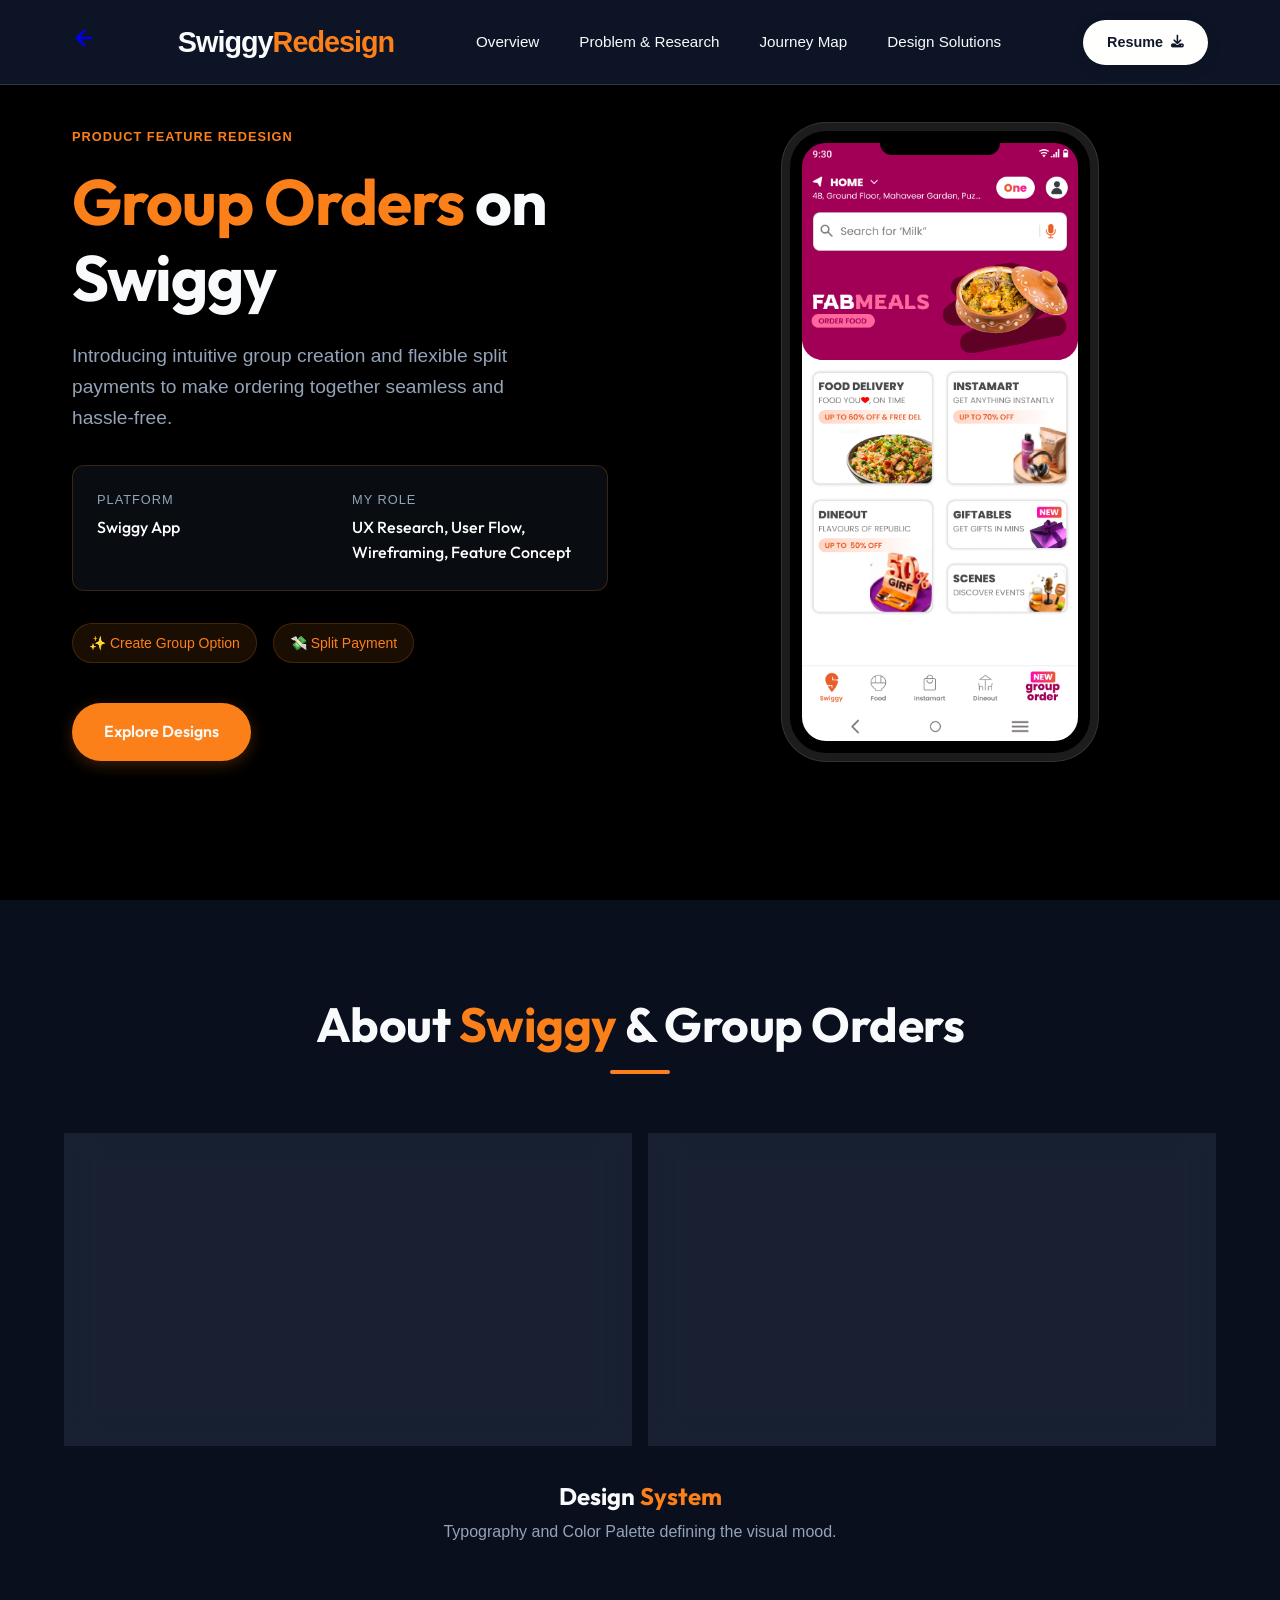
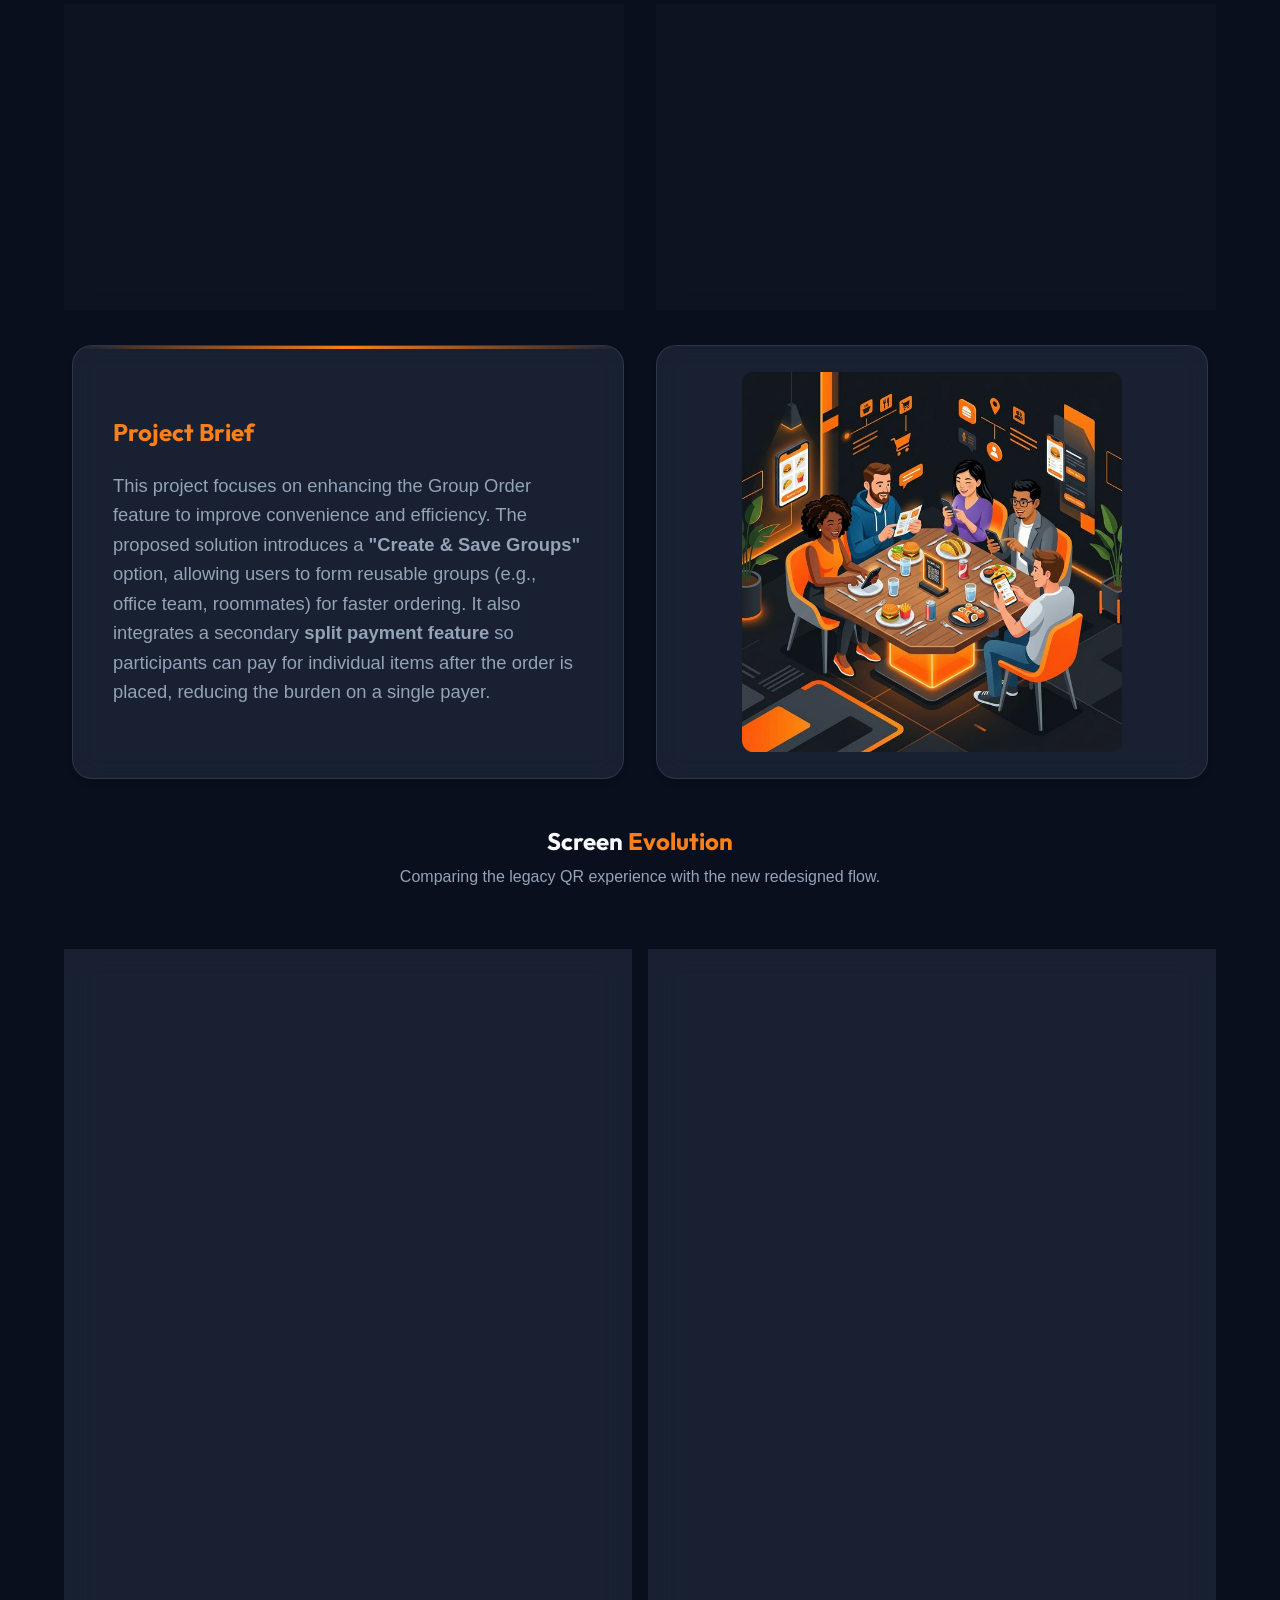
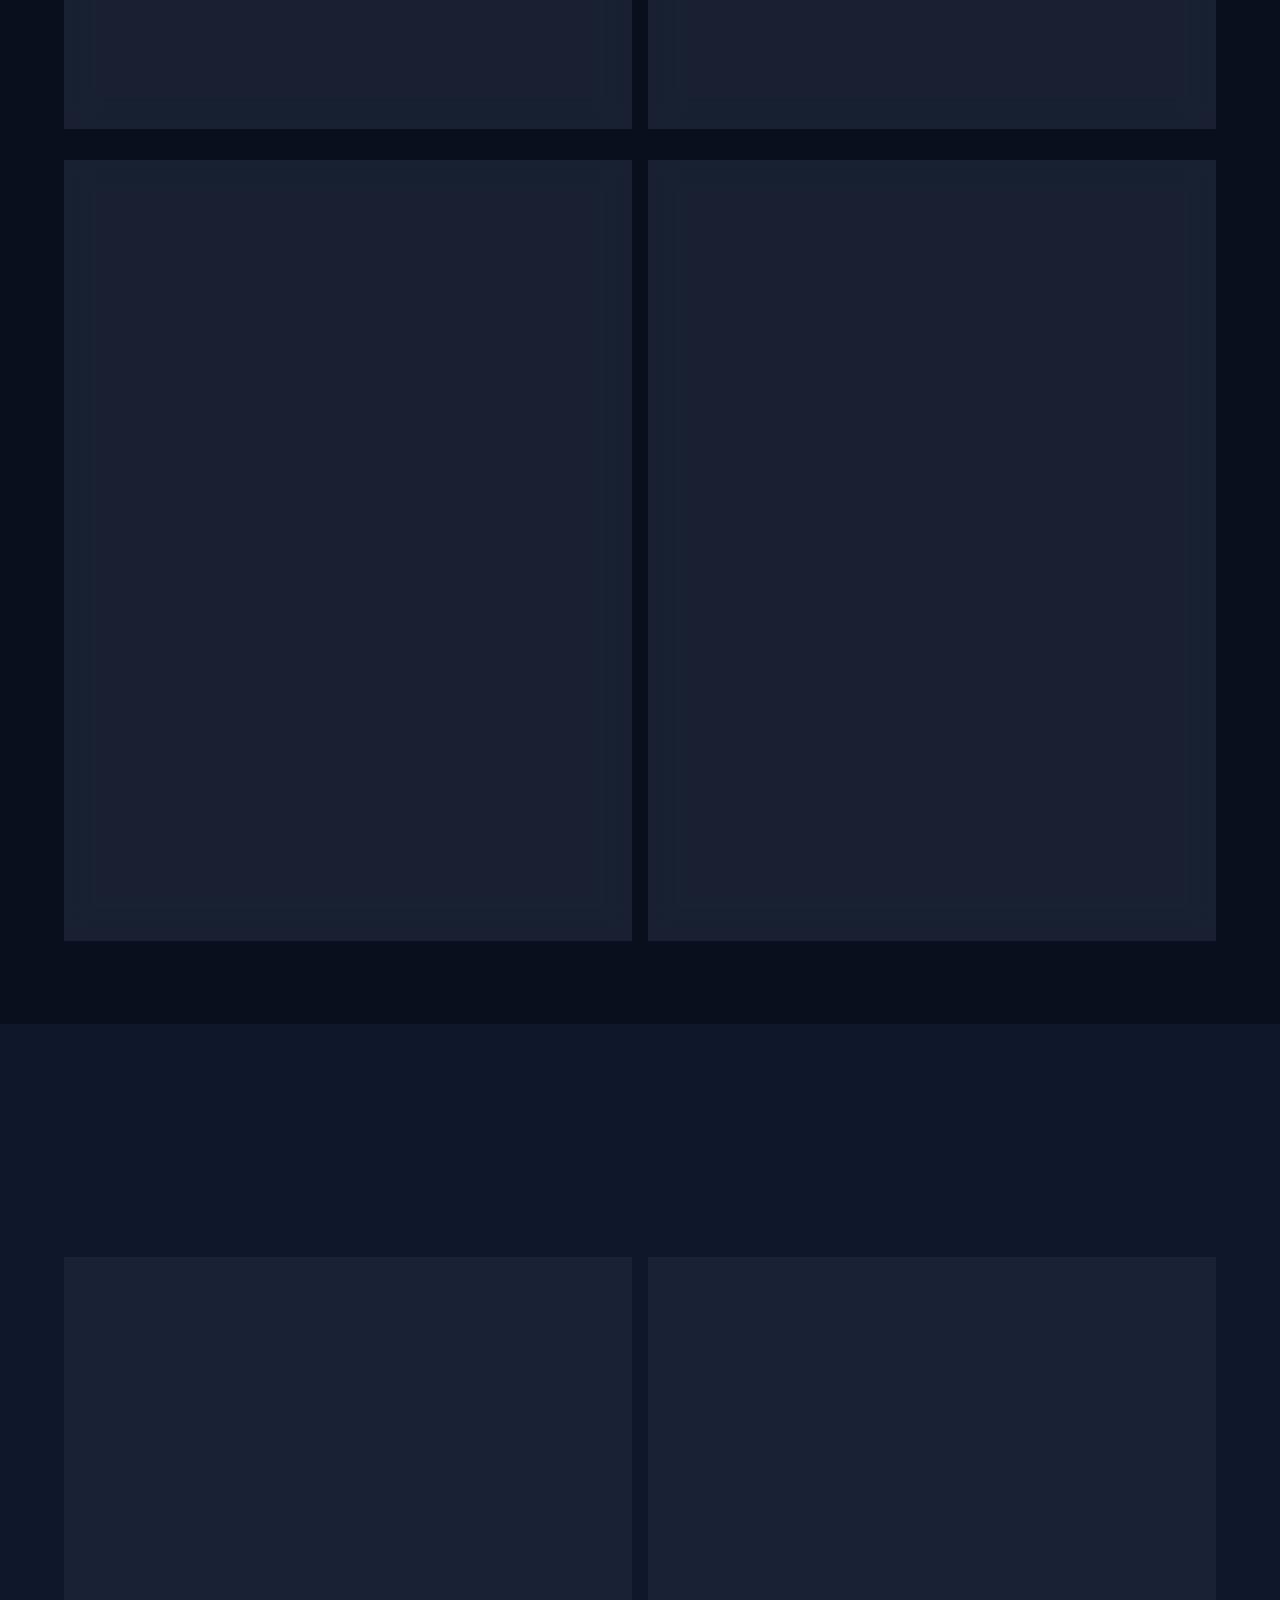
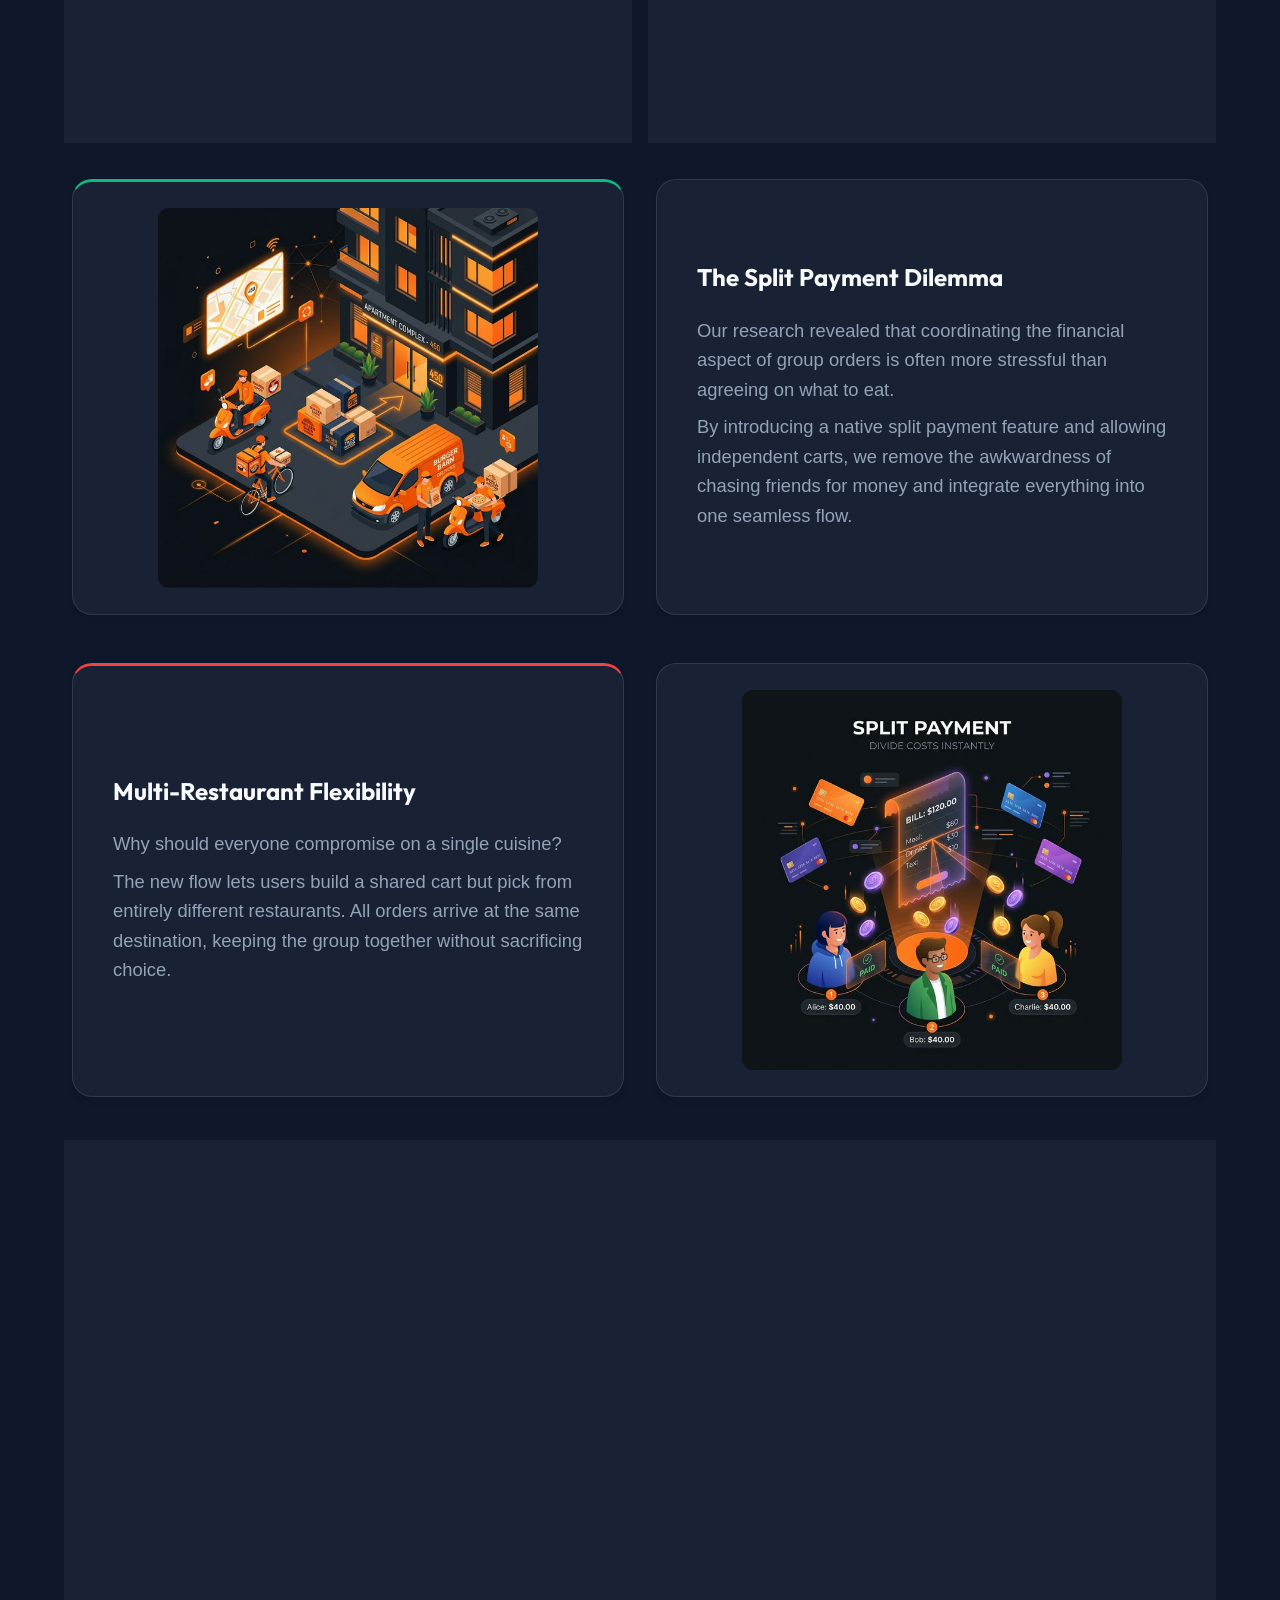
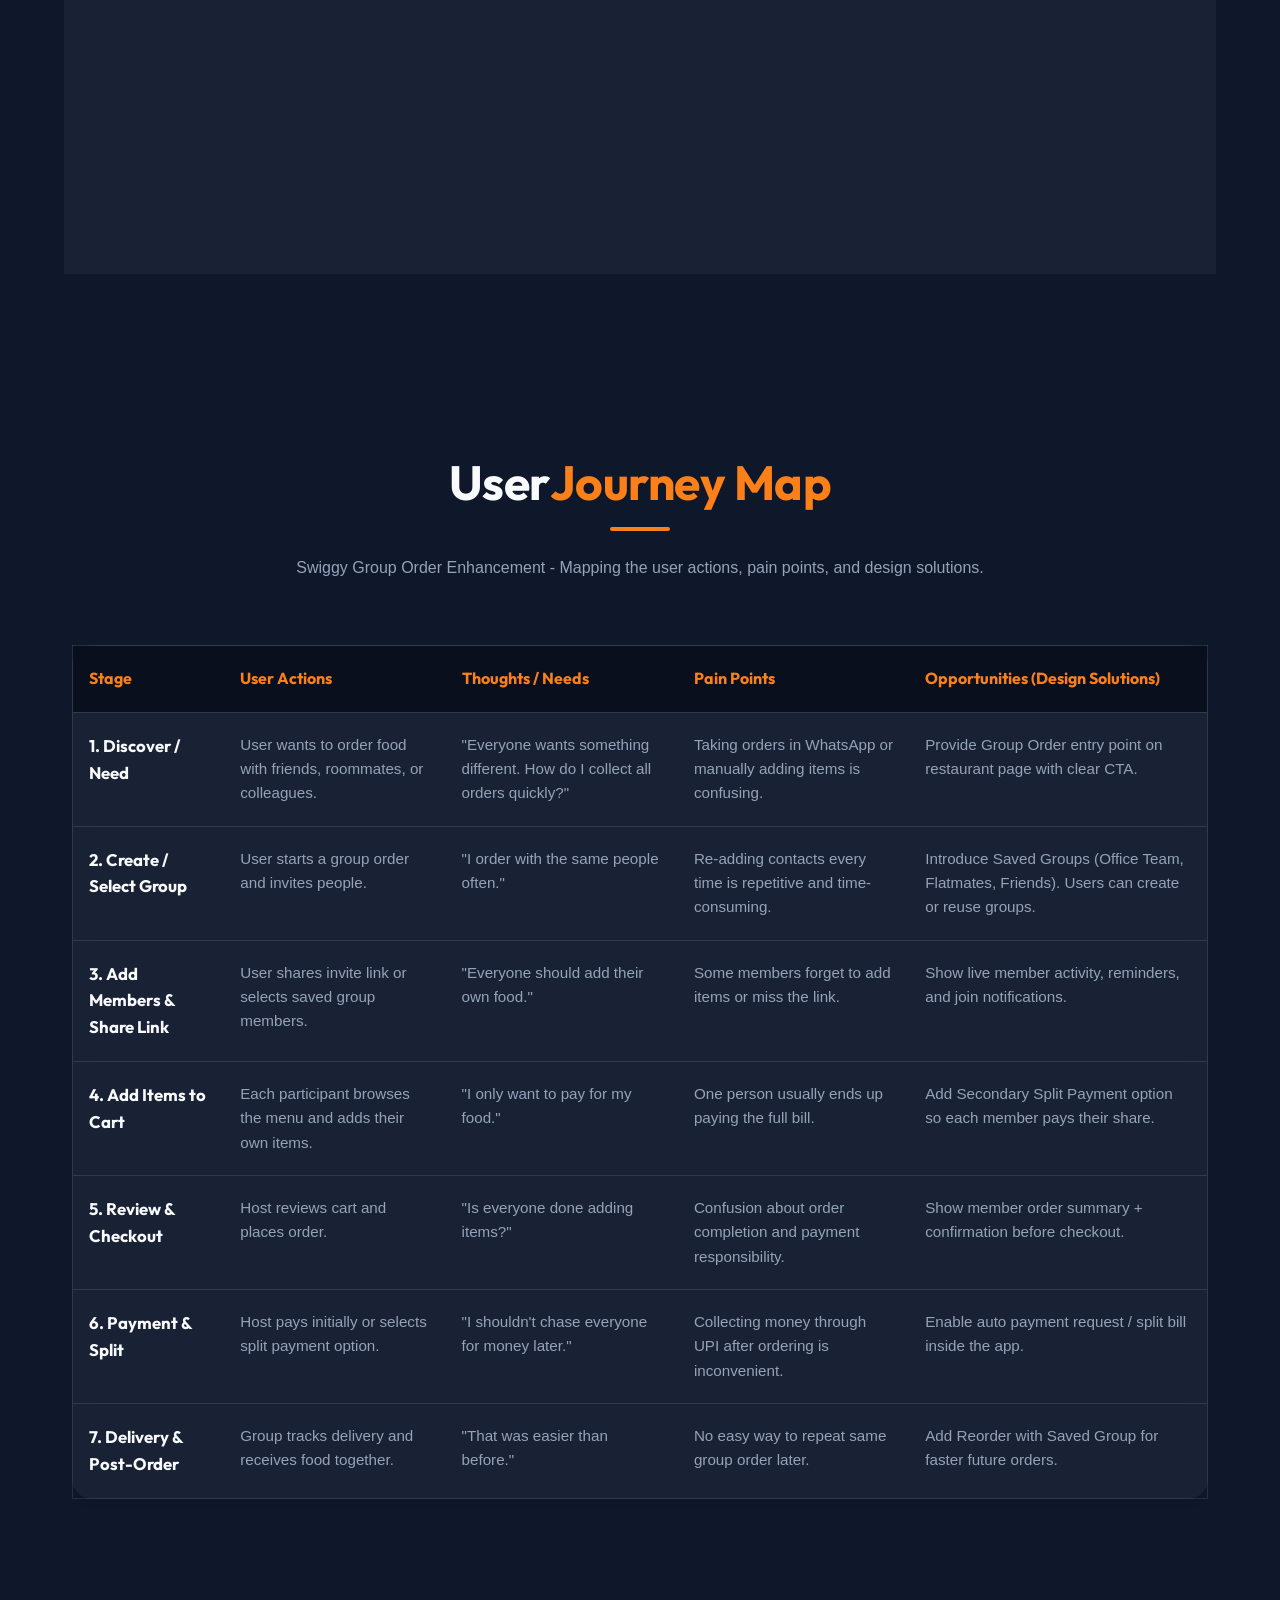
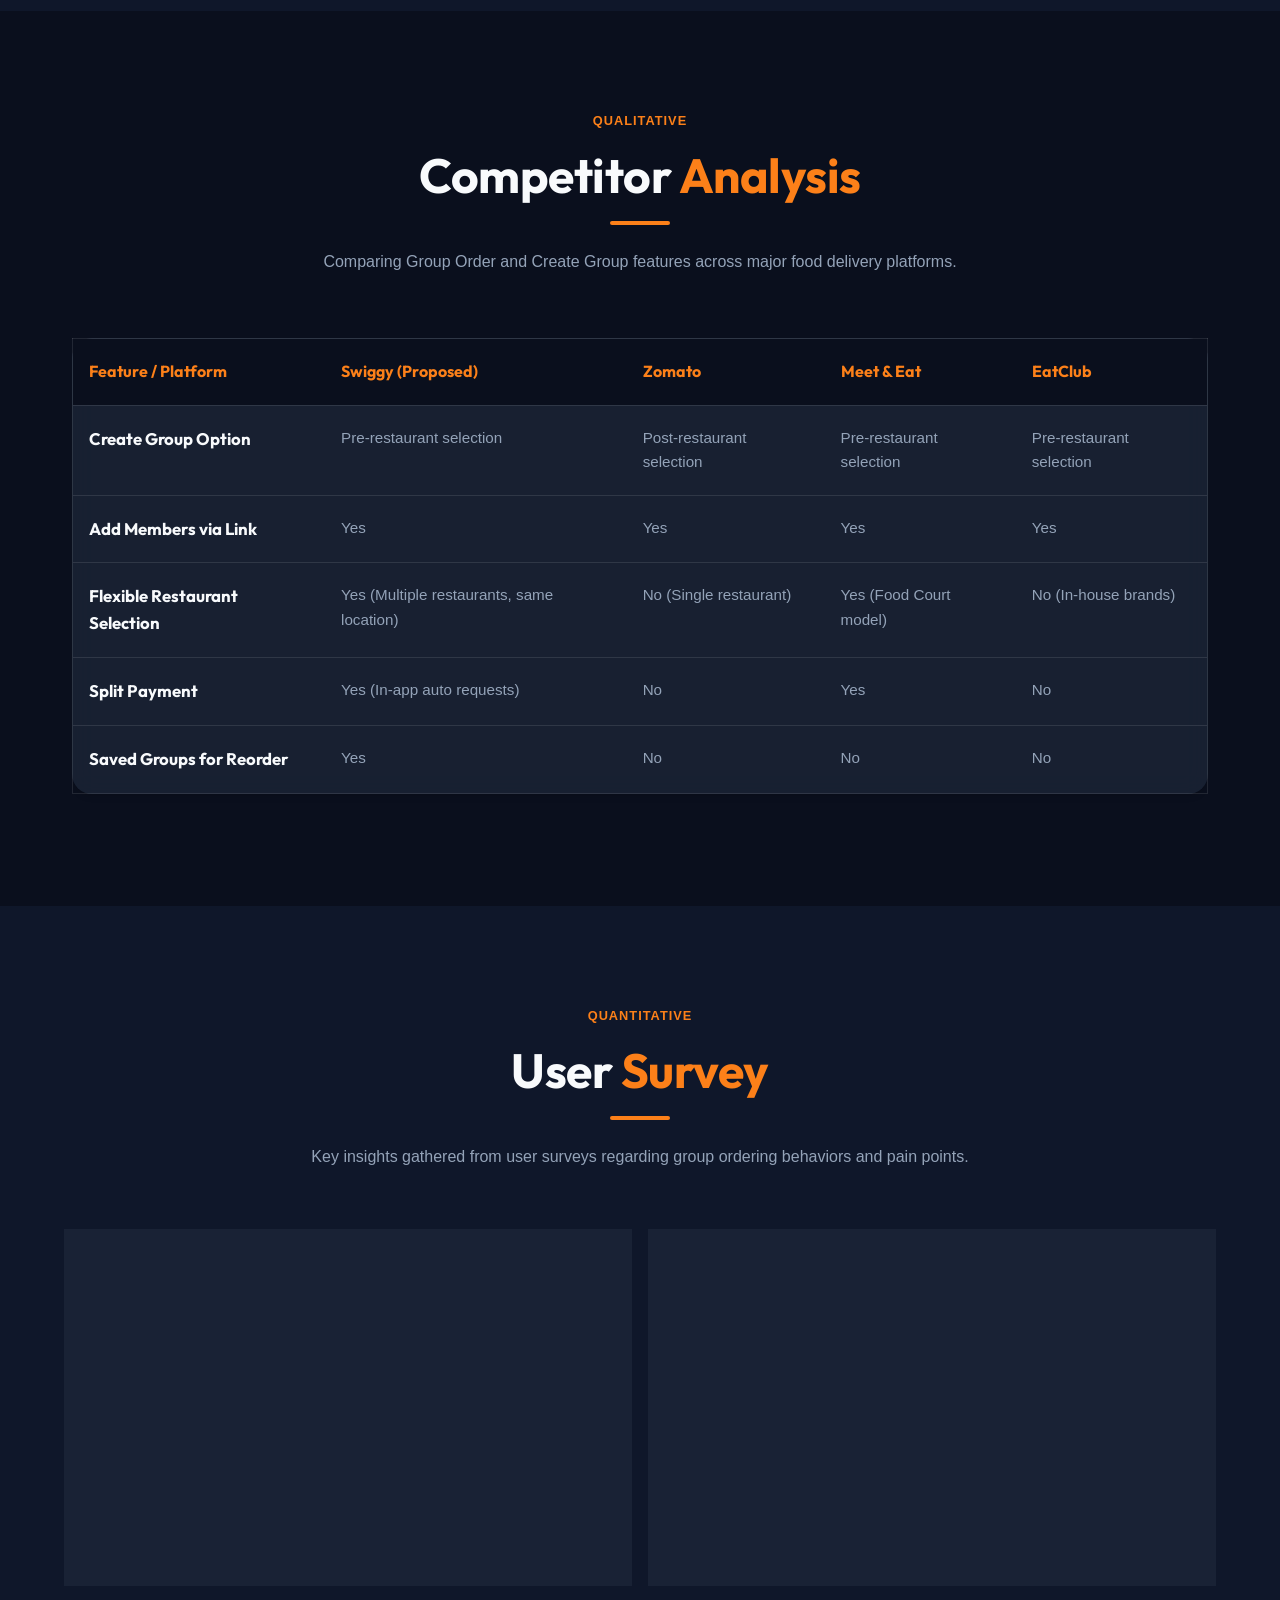
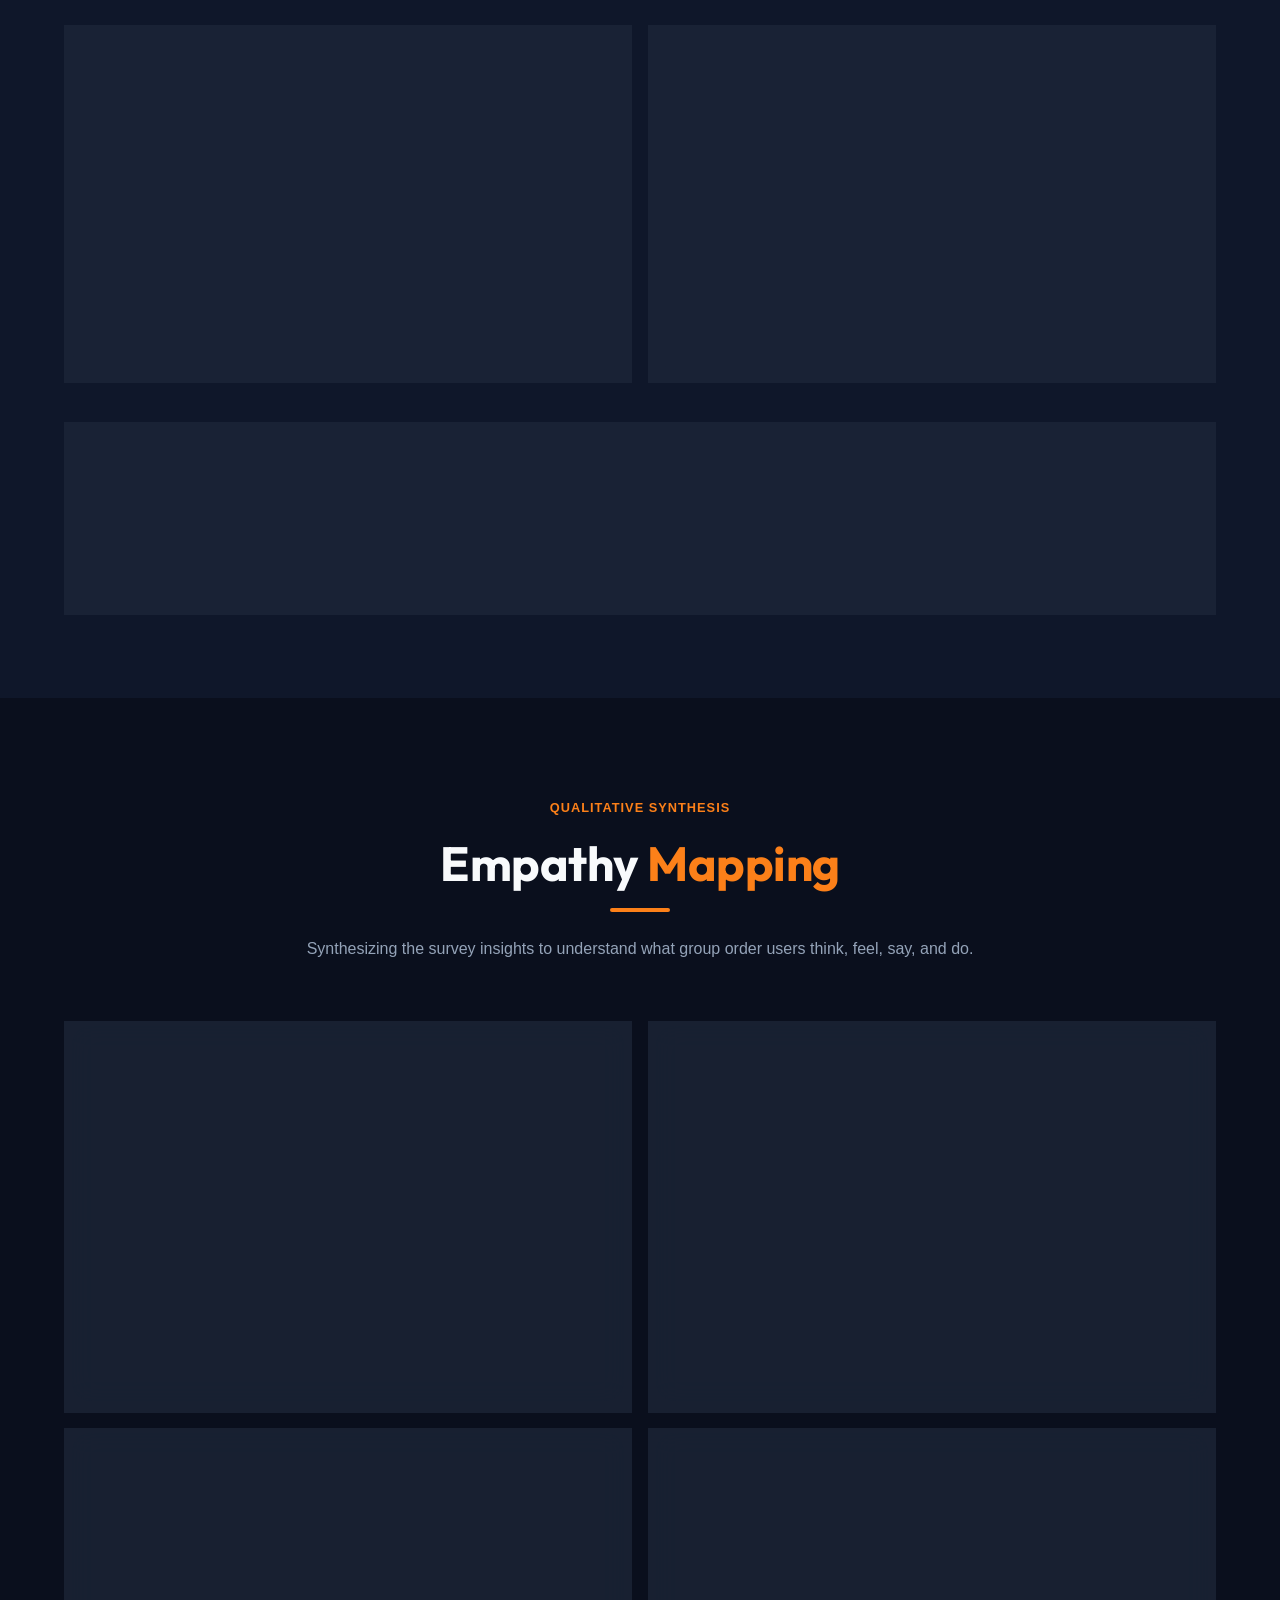
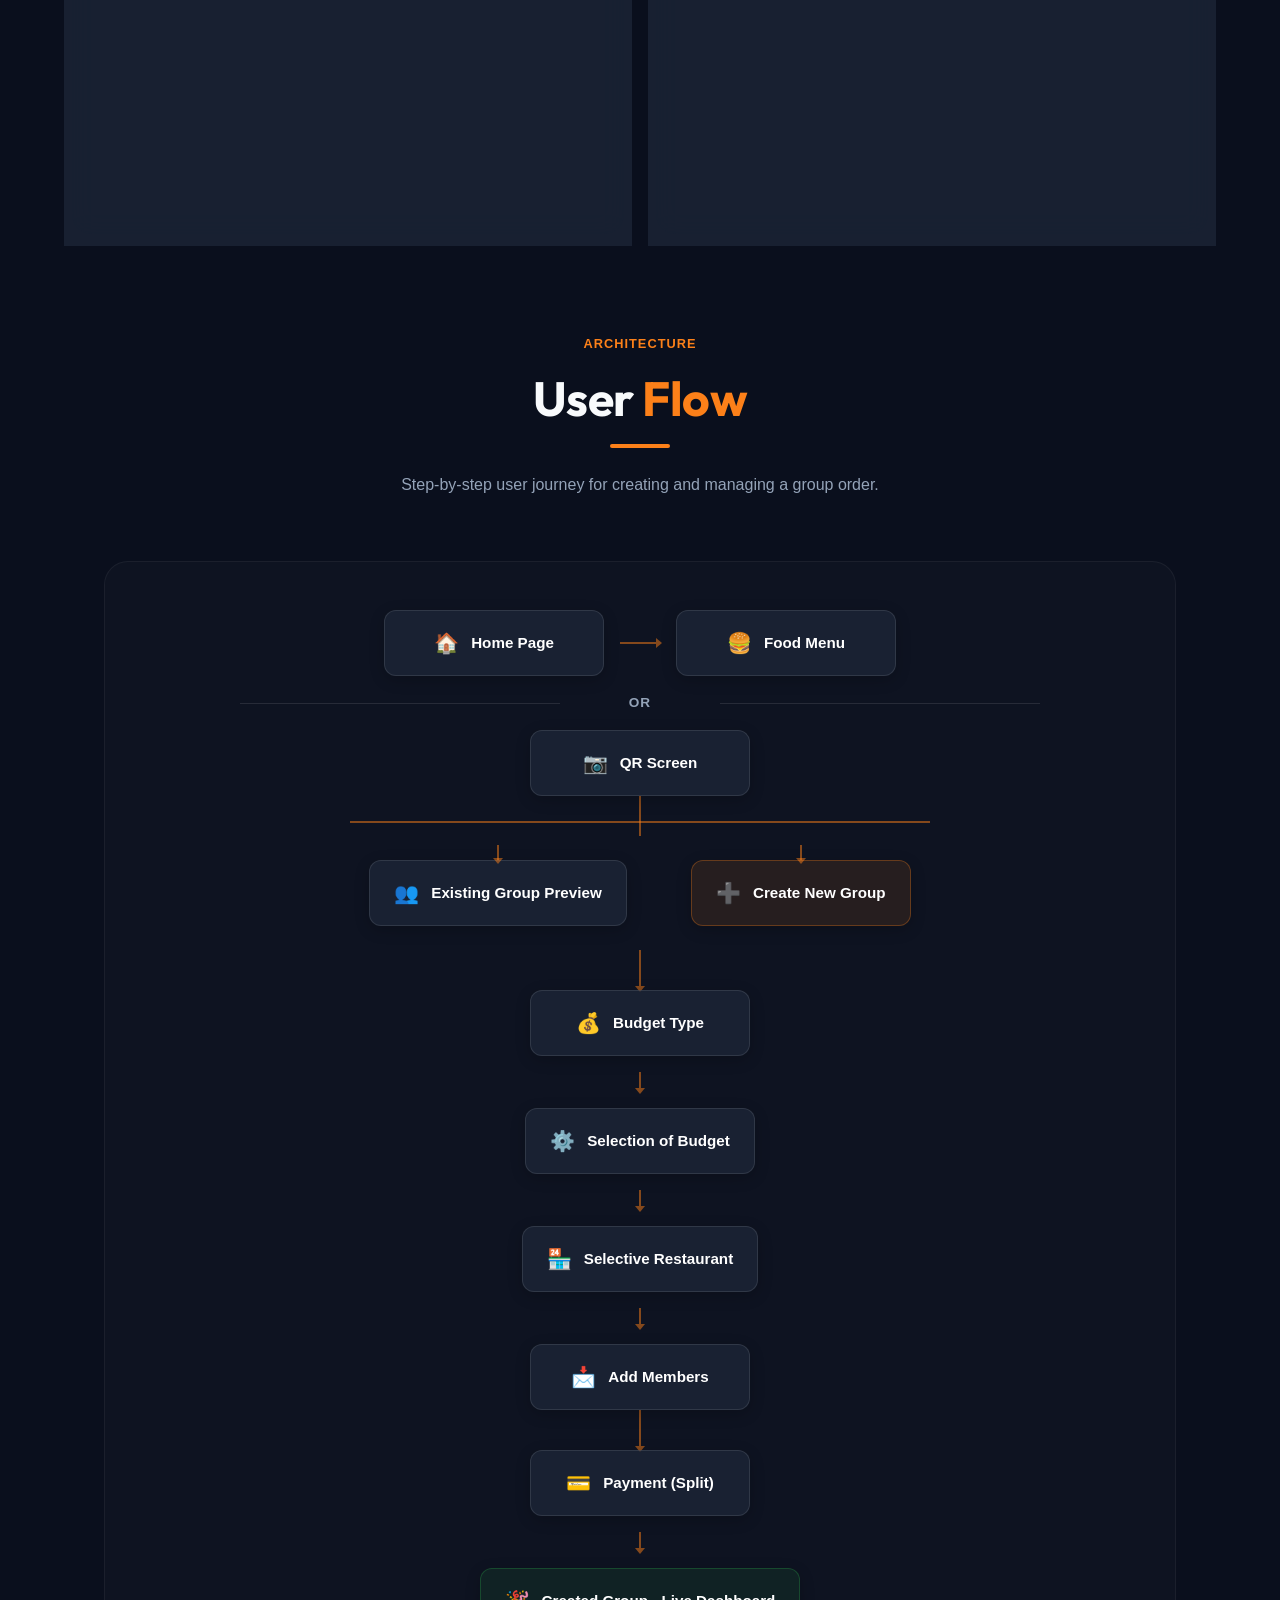
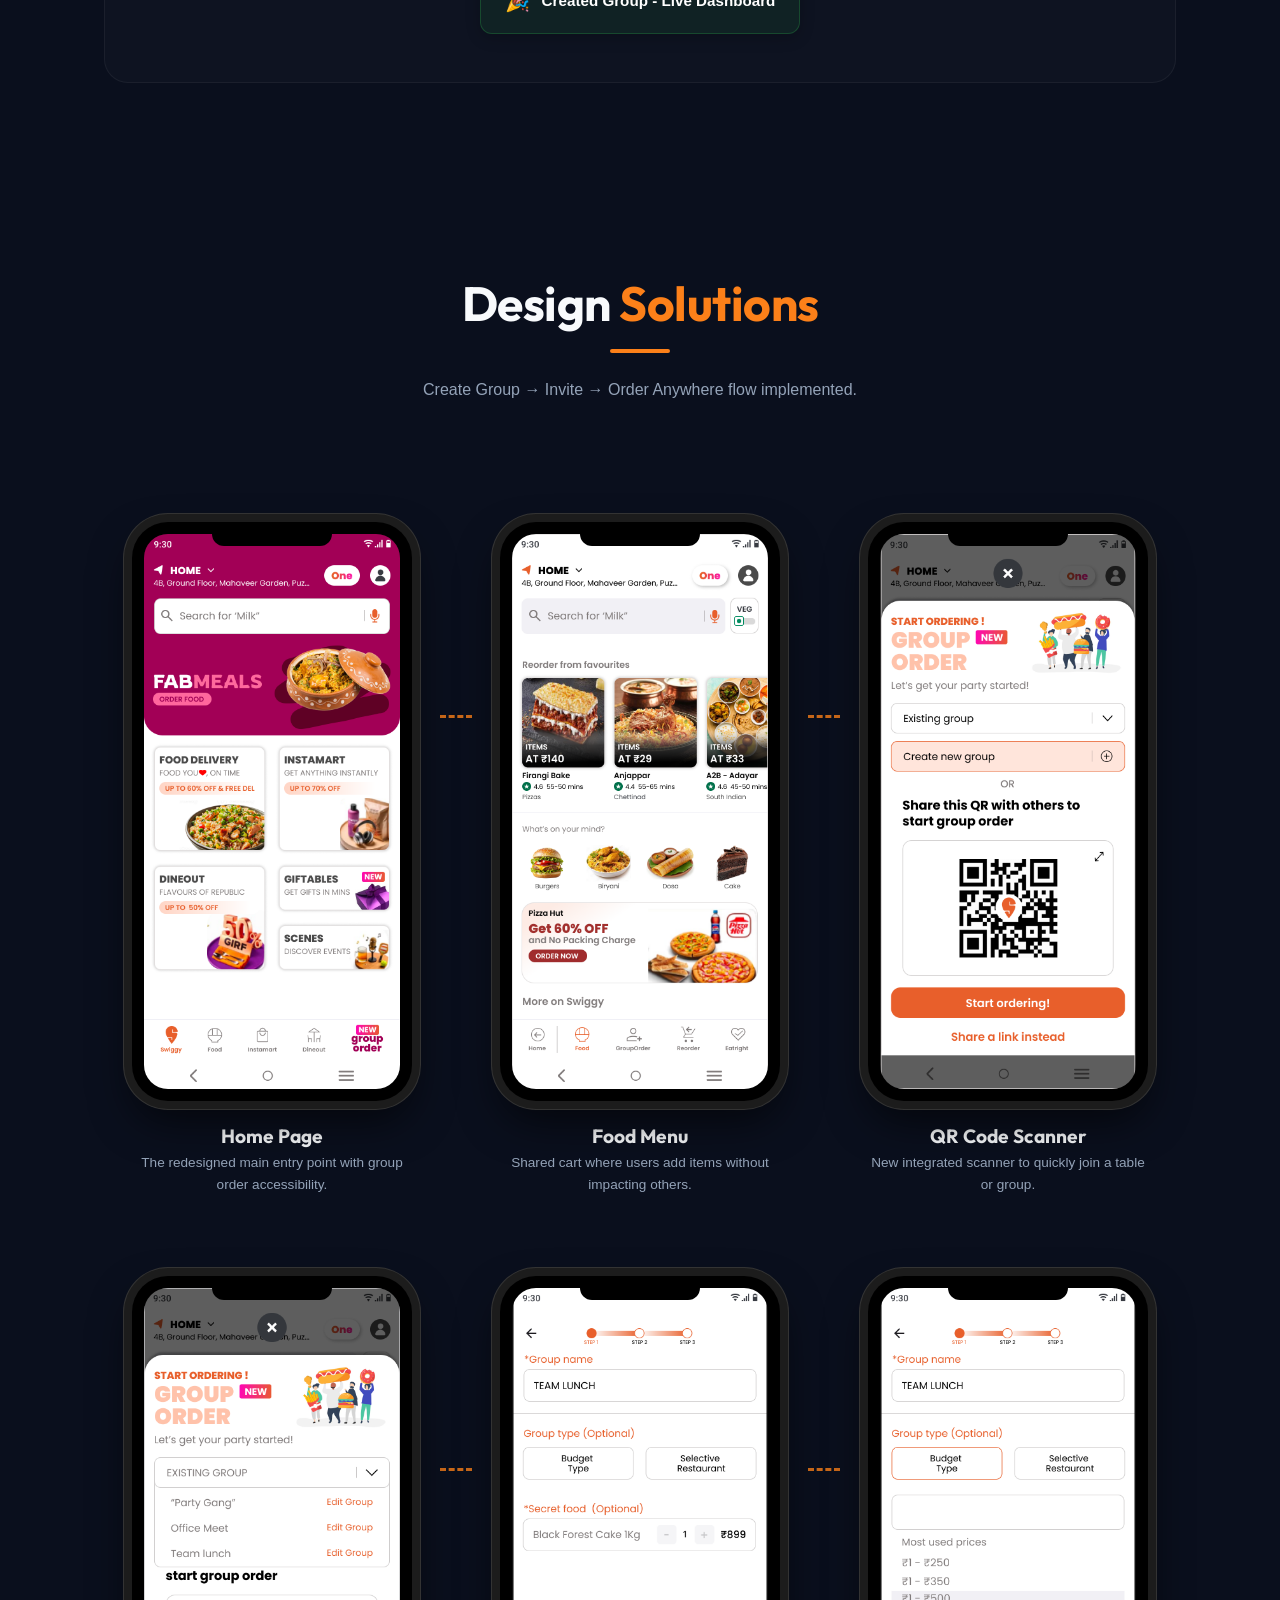
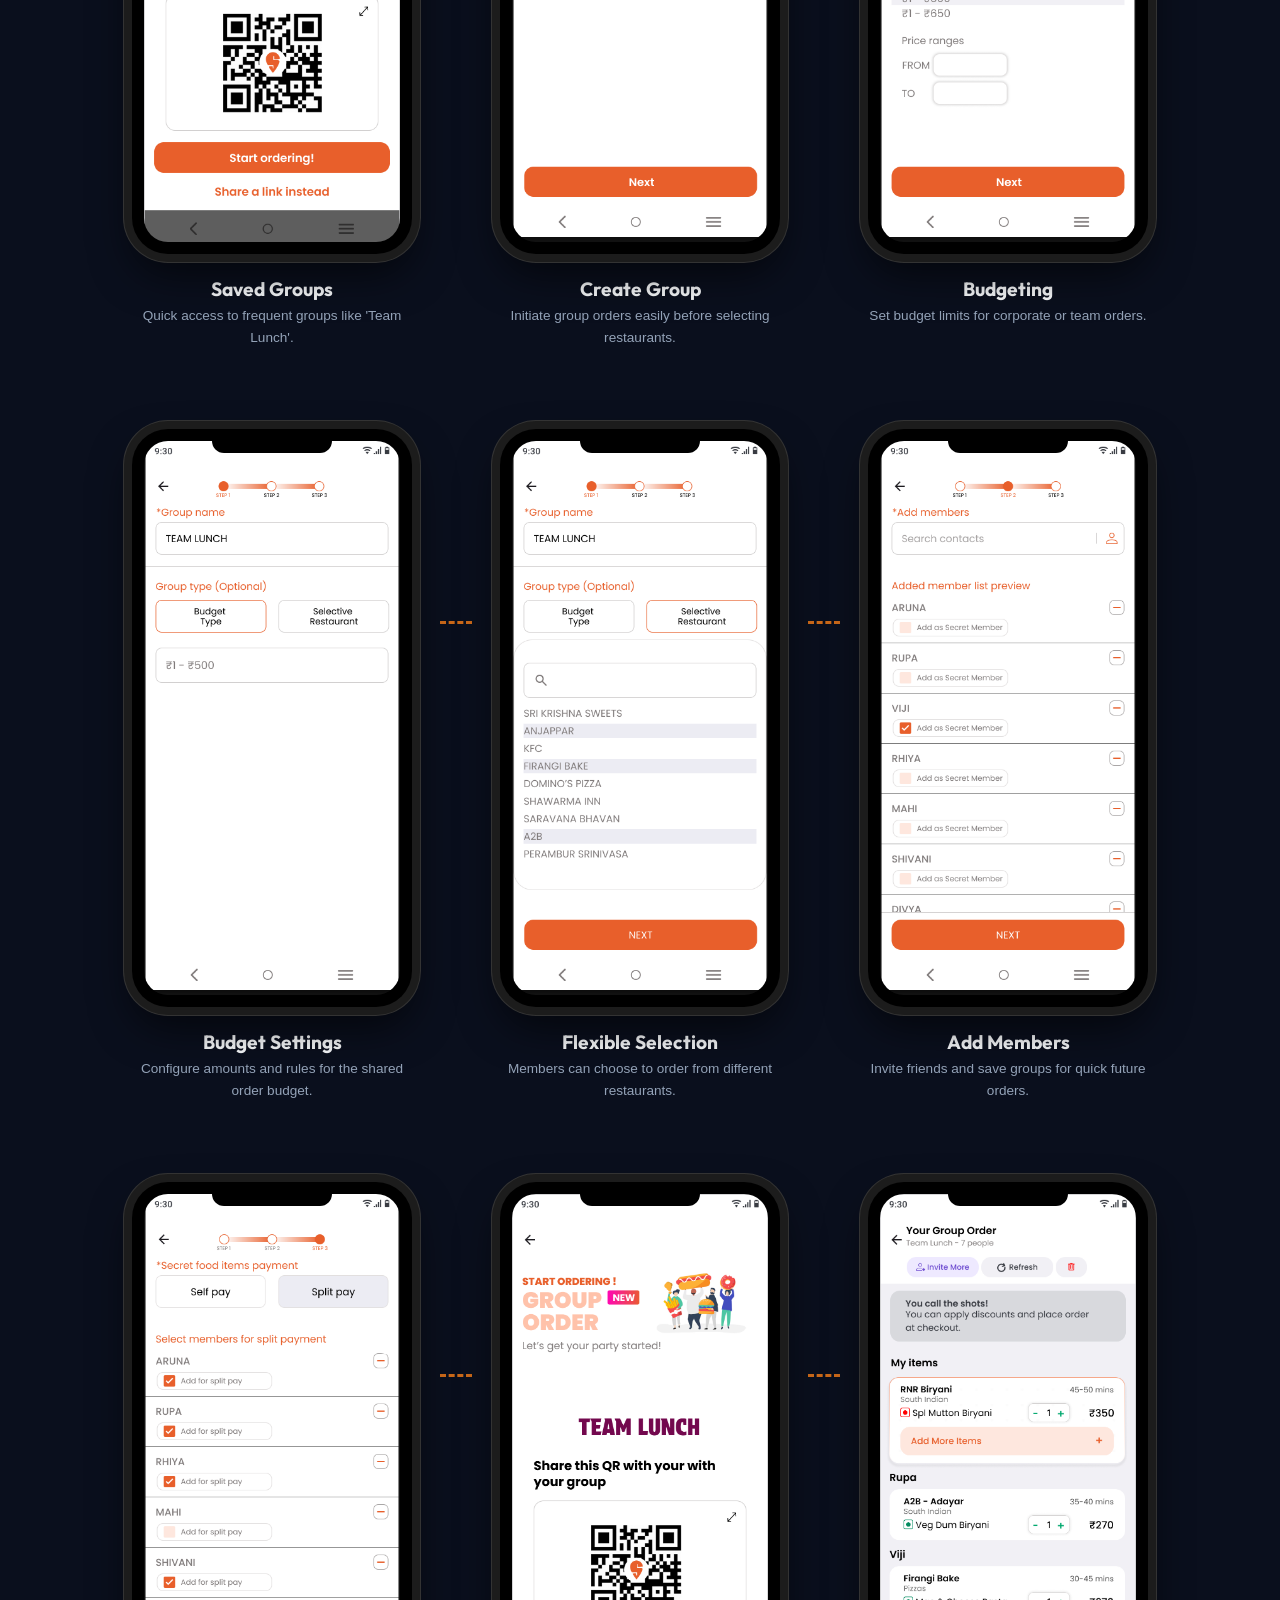
==== commit 8b385635: "Center footer copyright text across all pages" ====
--- a/case study.html
+++ b/case study.html
@@ -986,17 +986,9 @@
         </div>
     </section>
 
-    <!-- Footer -->
-    <footer>
-        <div class="container center">
-            <div class="footer-learnings mb-lg">
-                <h3 class="mb-md highlight">What I Learned from this Project</h3>
-                <p class="text-light text-sm mb-sm">1. <strong>Designing for diverse choices:</strong> Simplifying a complex group flow requires prioritizing user freedom over rigid system constraints.</p>
-                <p class="text-light text-sm mb-sm">2. <strong>Post-order experience is critical:</strong> Solving the friction of splitting bills is just as important as the food ordering process itself.</p>
-                <p class="text-light text-sm">3. <strong>Data-driven empathy:</strong> Transforming survey data into actionable UI features is the key to building an intuitive and successful product.</p>
-            </div>
-            <div class="line mb-md" style="margin-left: auto; margin-right: auto; opacity: 0.2;"></div>
-            <p>Swiggy Redesign Concept. Case study for portfolio purposes.</p>
+    <footer style="padding: 2rem 0; background: var(--bg-secondary); border-top: 1px solid var(--border-color);">
+        <div class="container" style="text-align: center;">
+            <p>© 2026 Rathna Kumari. Crafted with creativity.</p>
         </div>
     </footer>
 
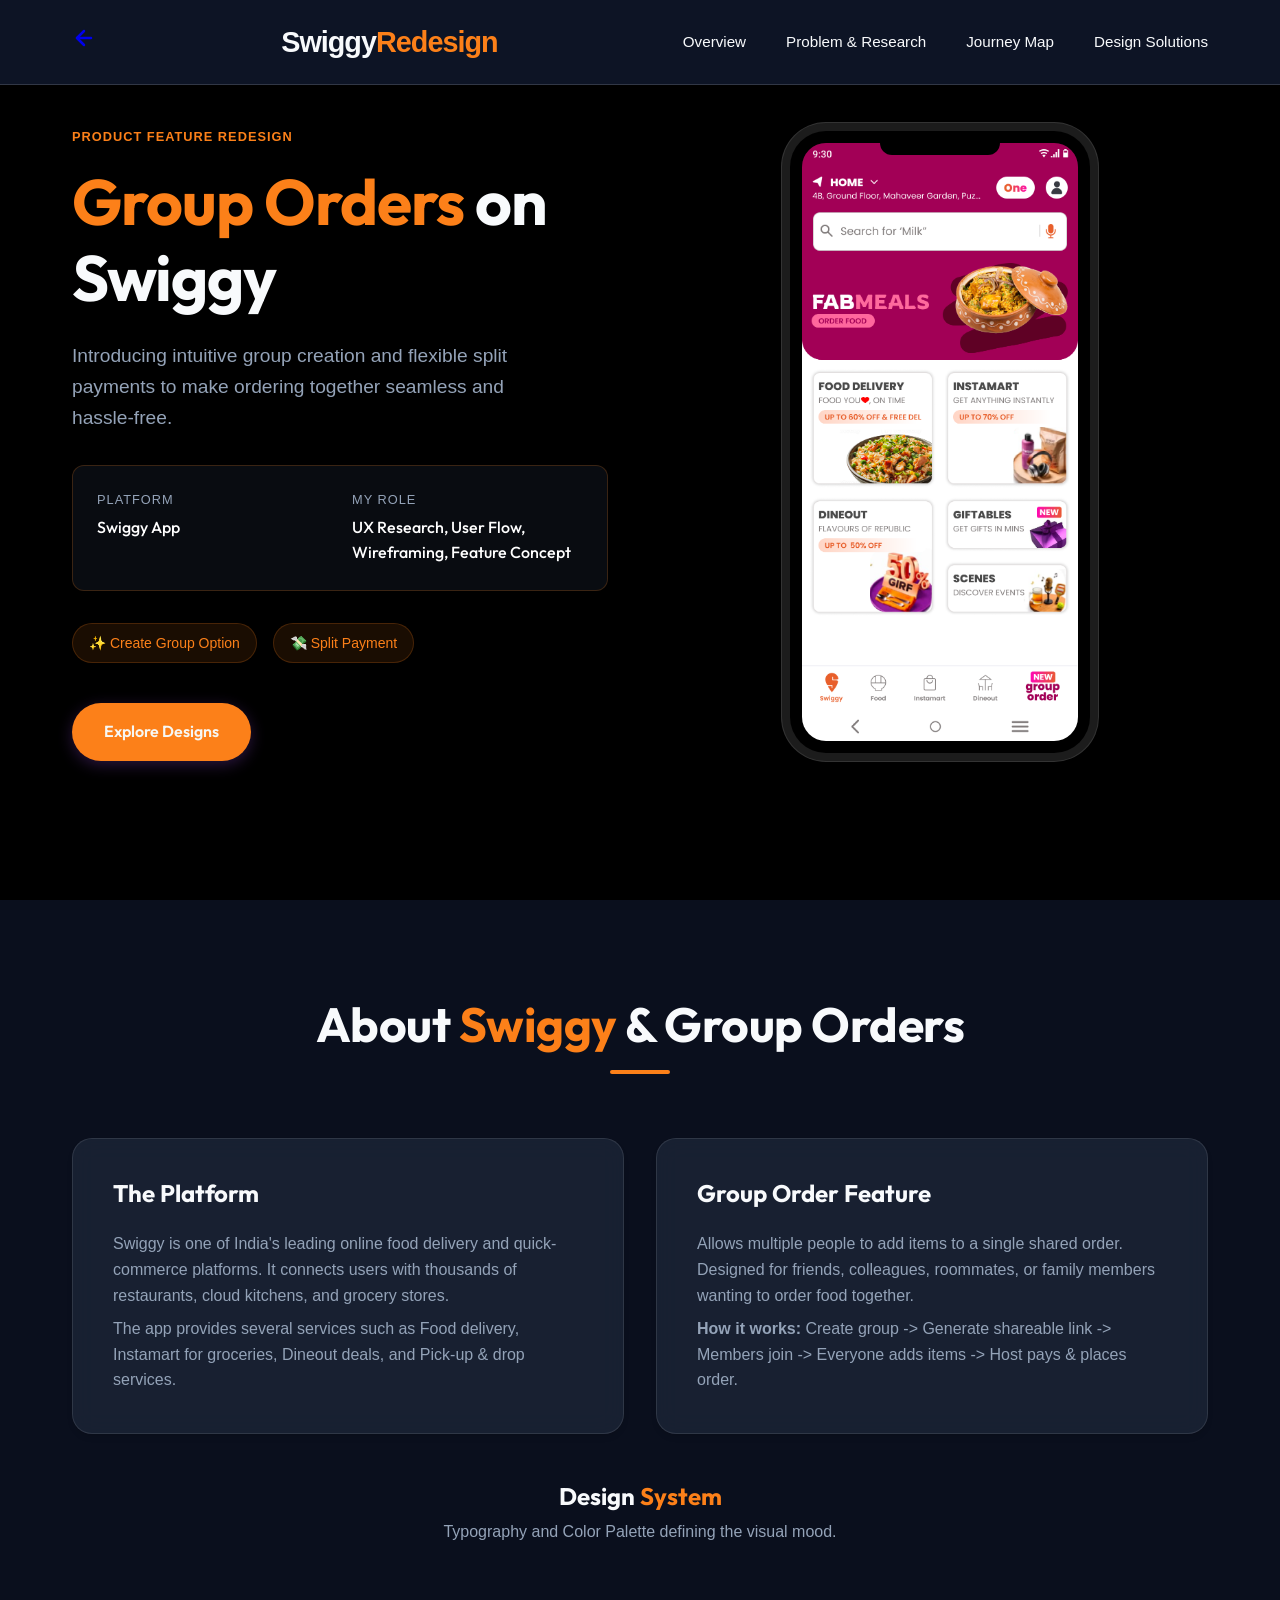
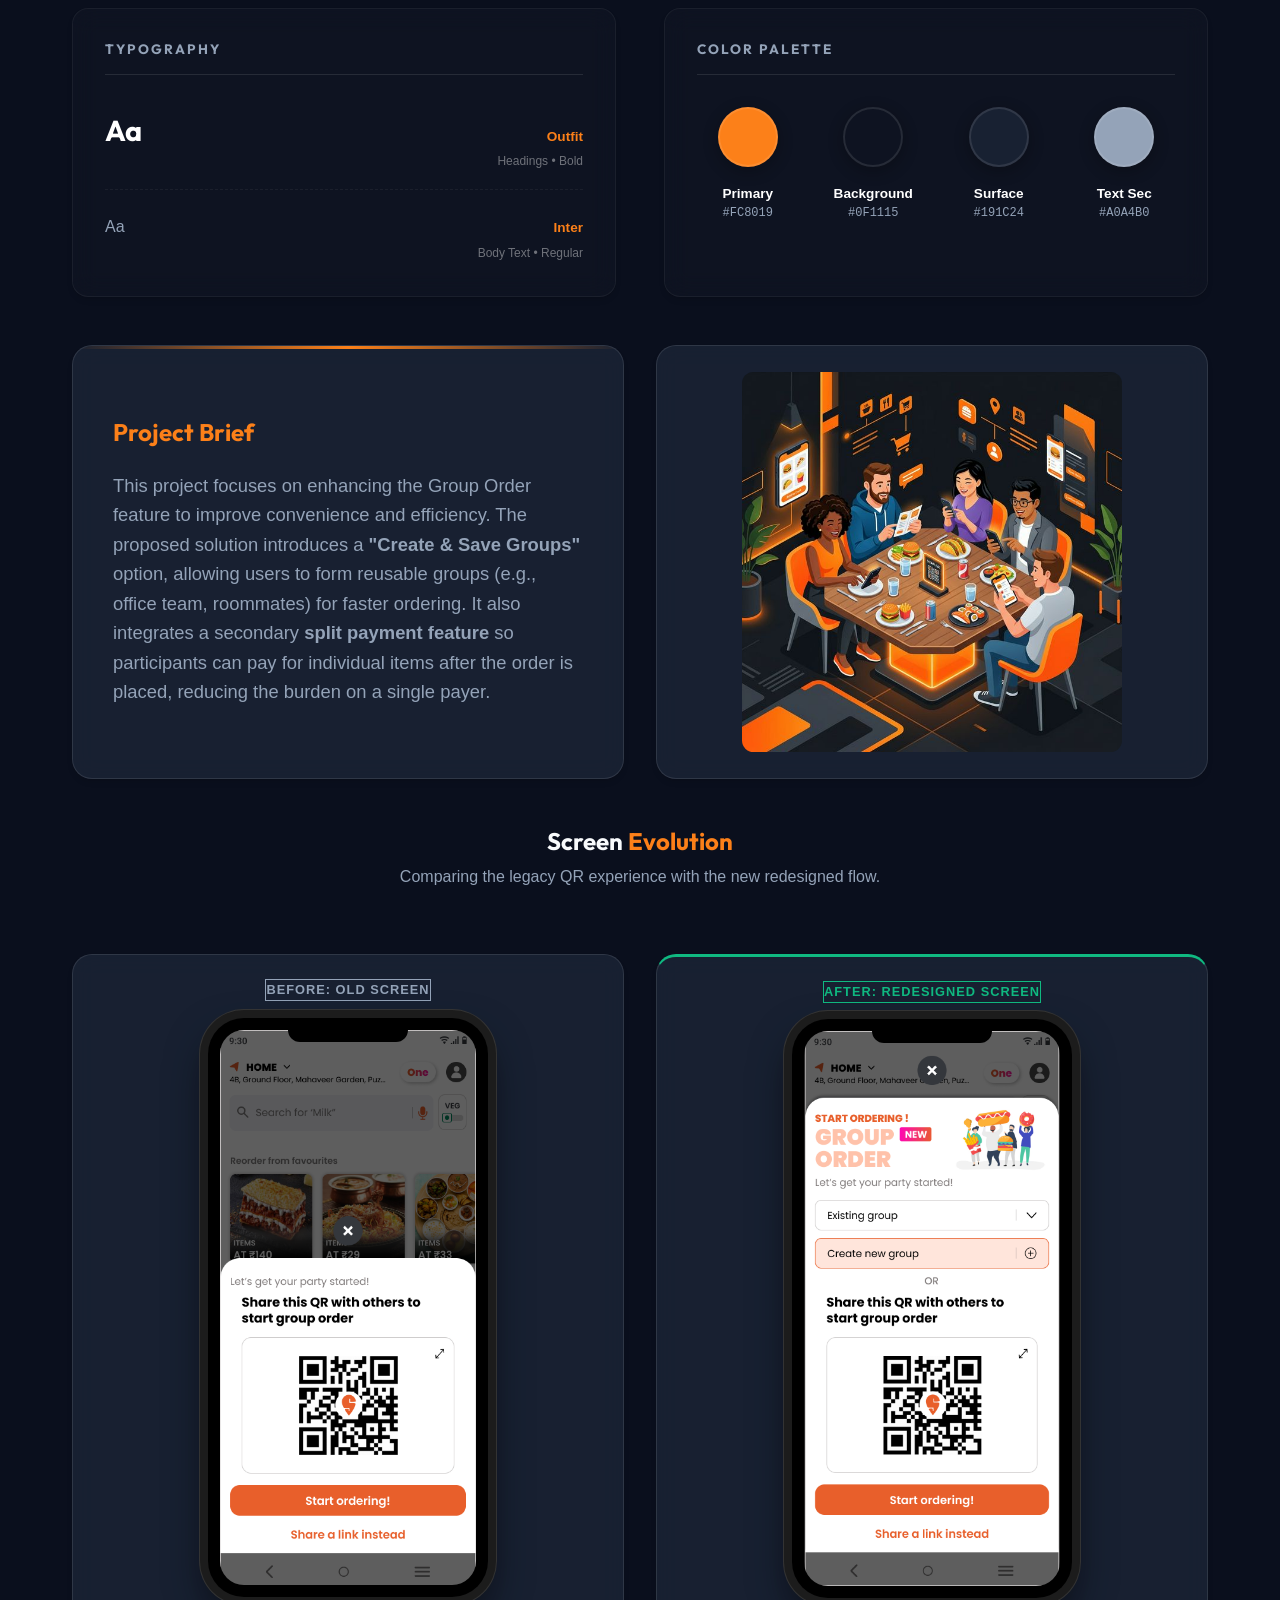
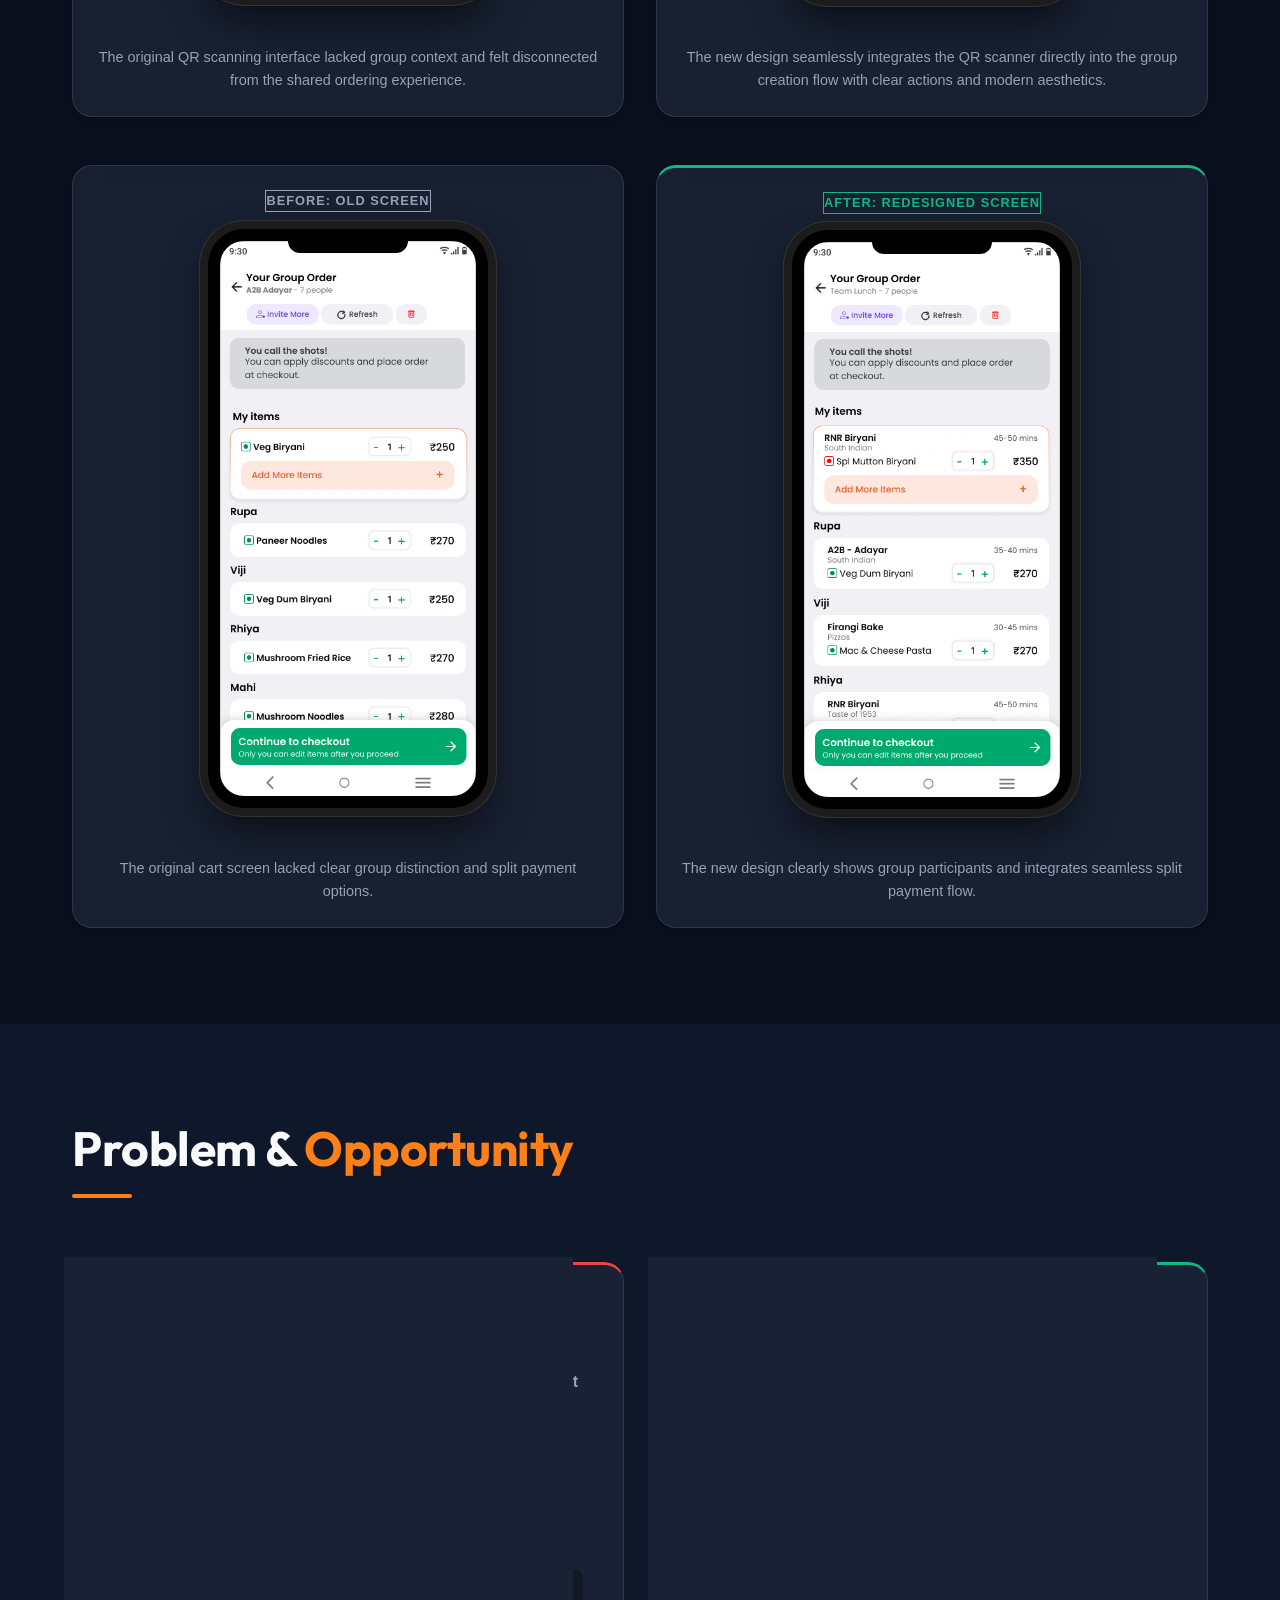
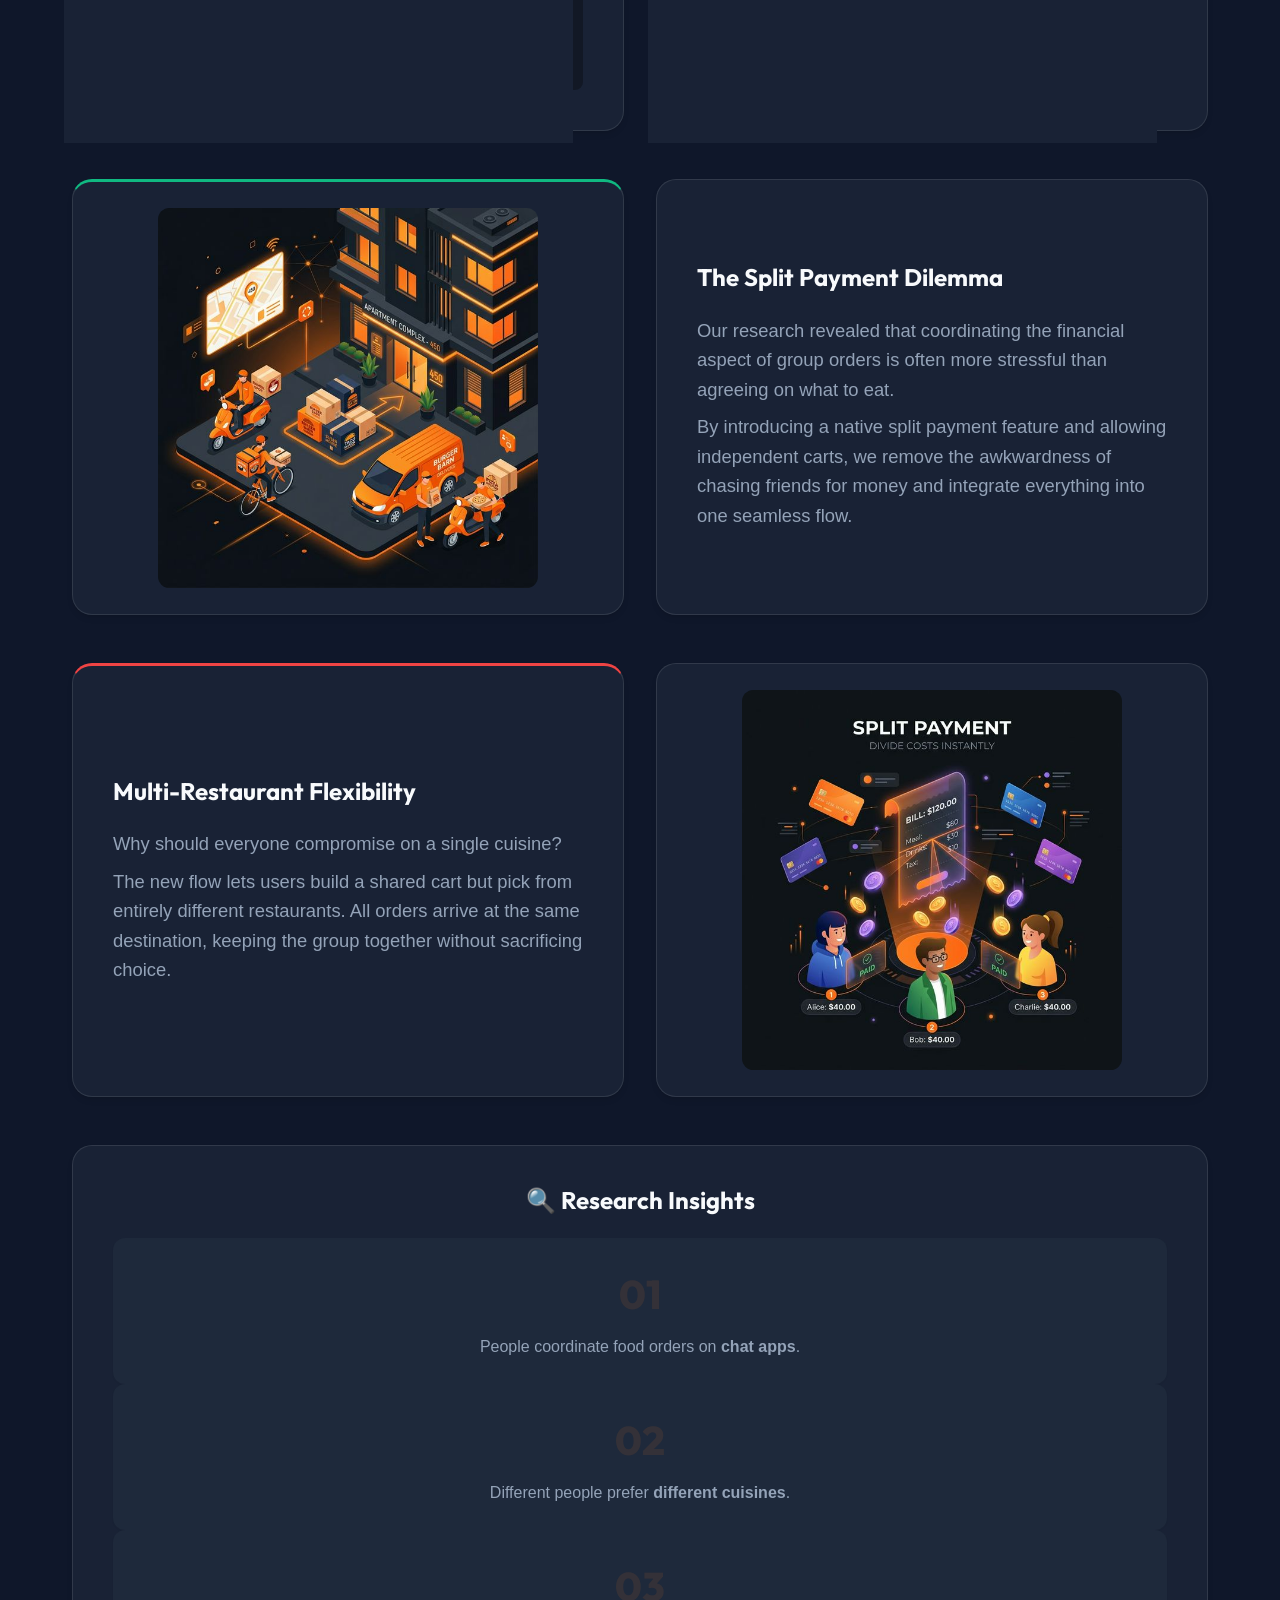
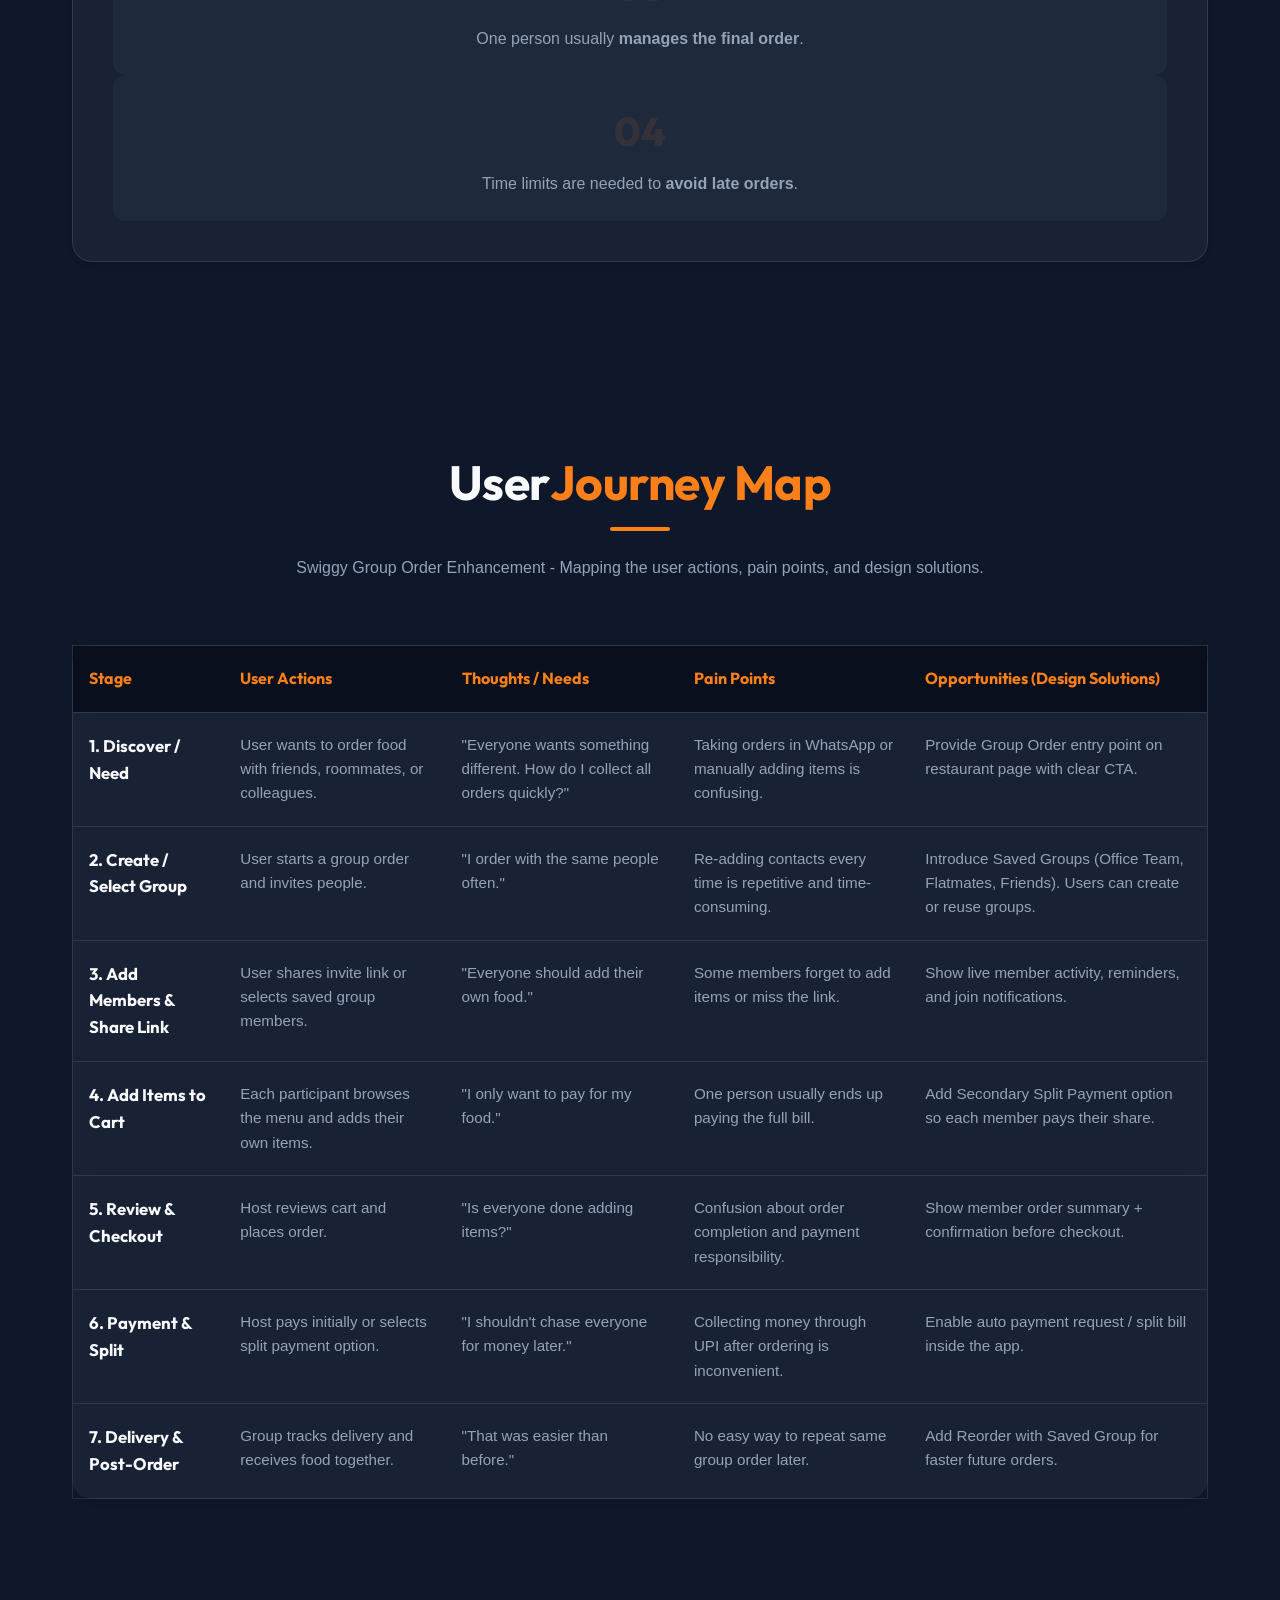
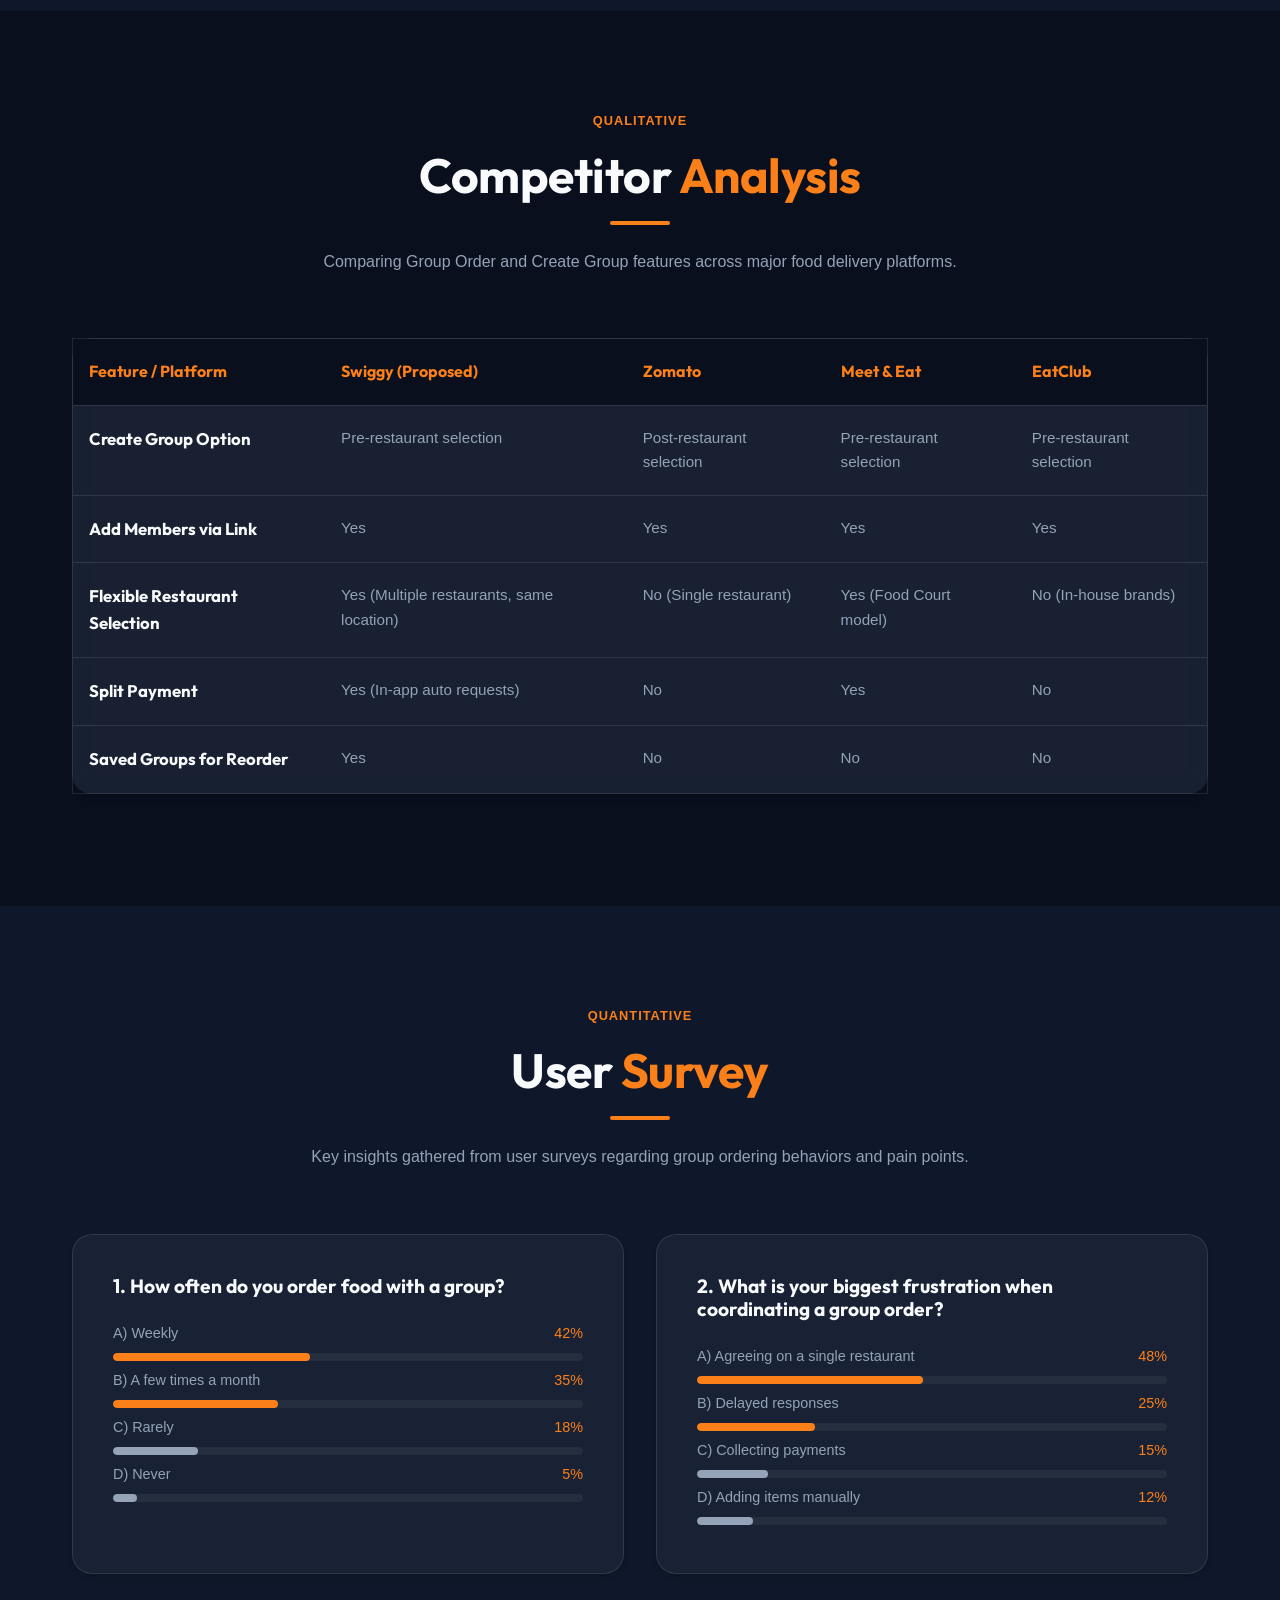
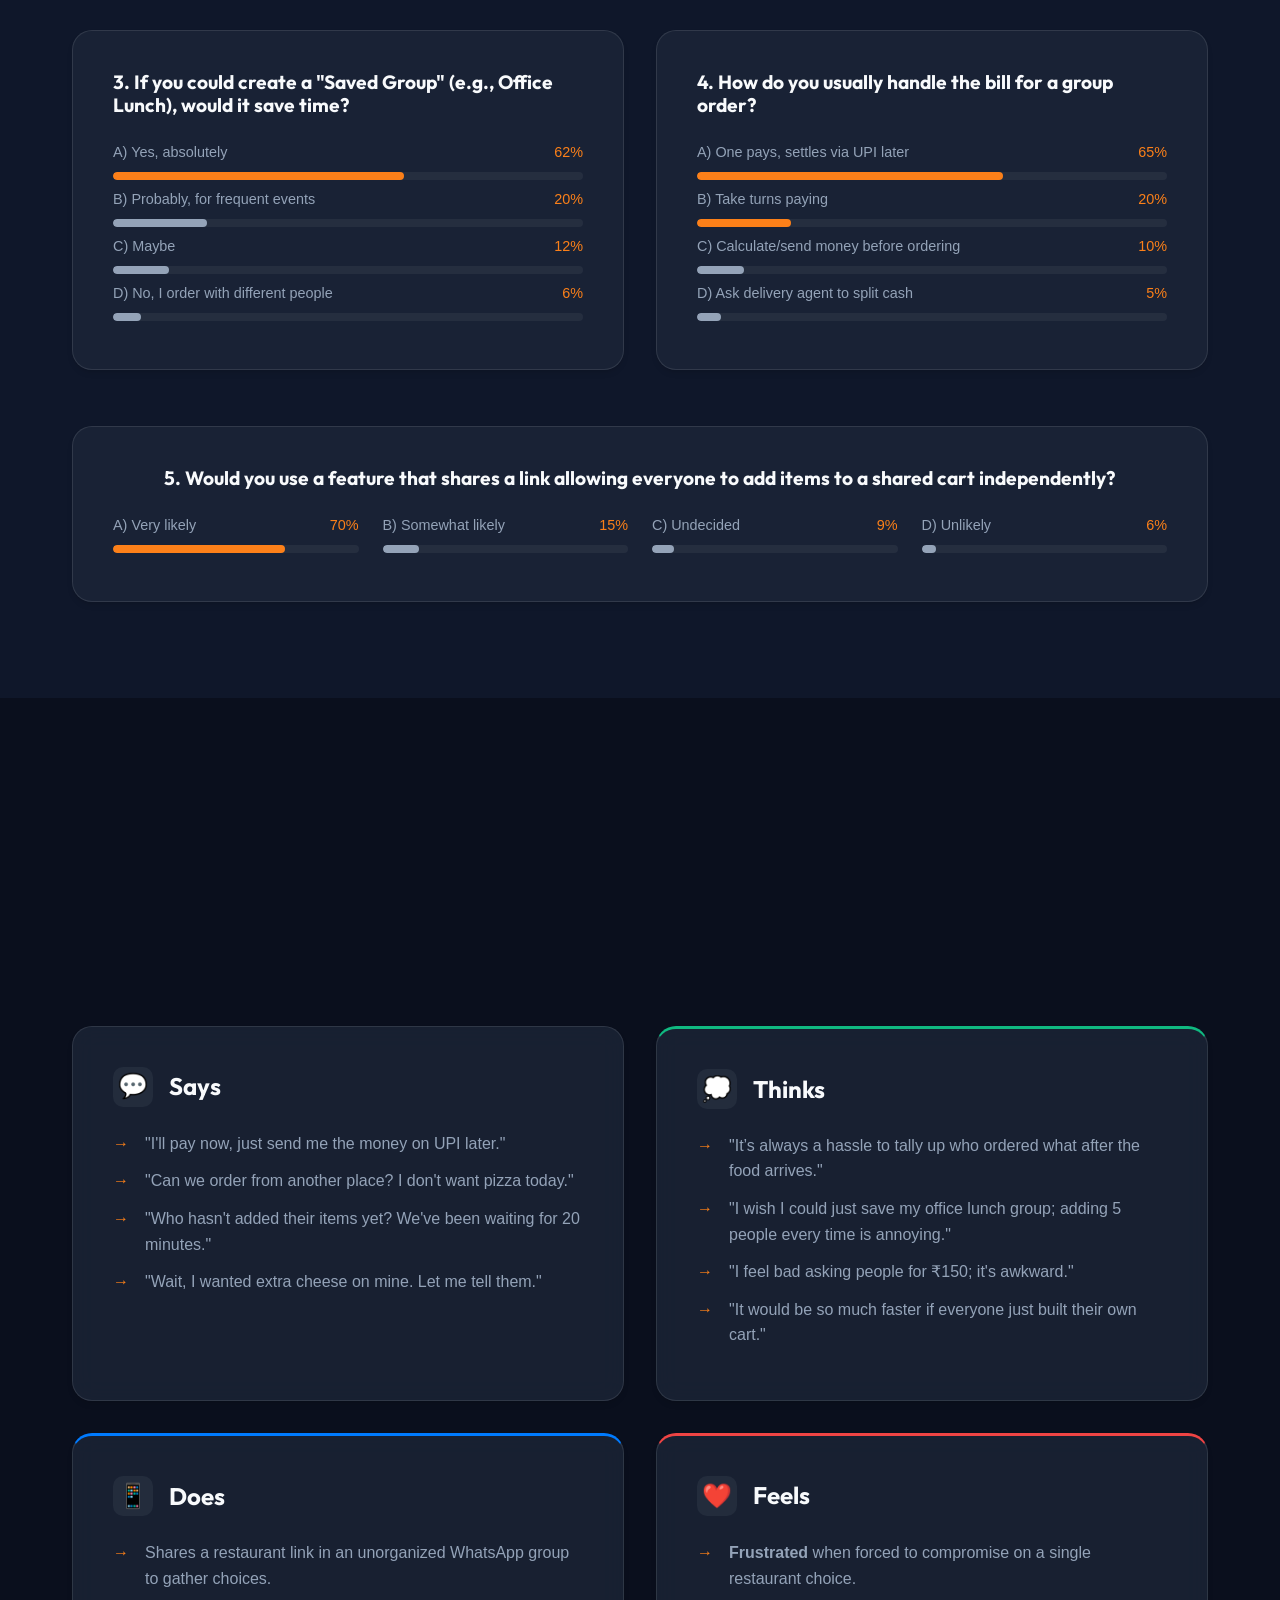
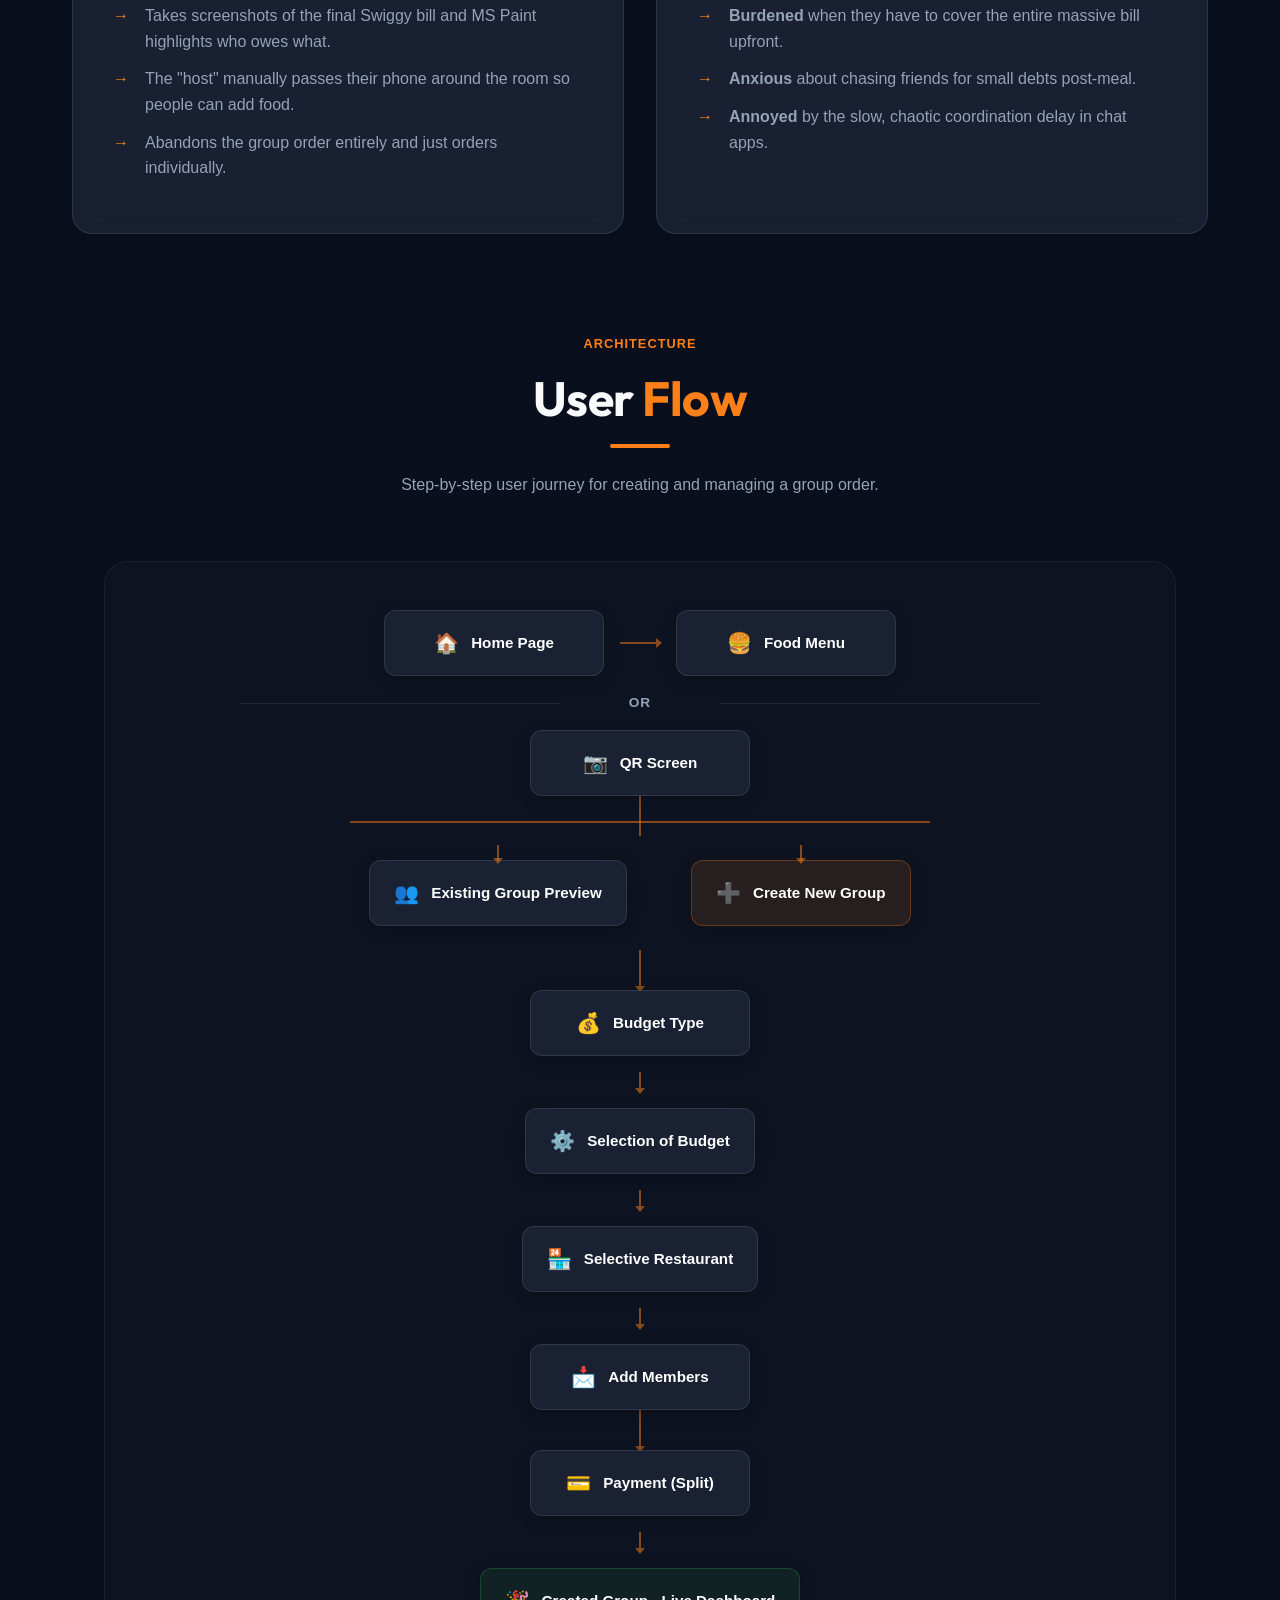
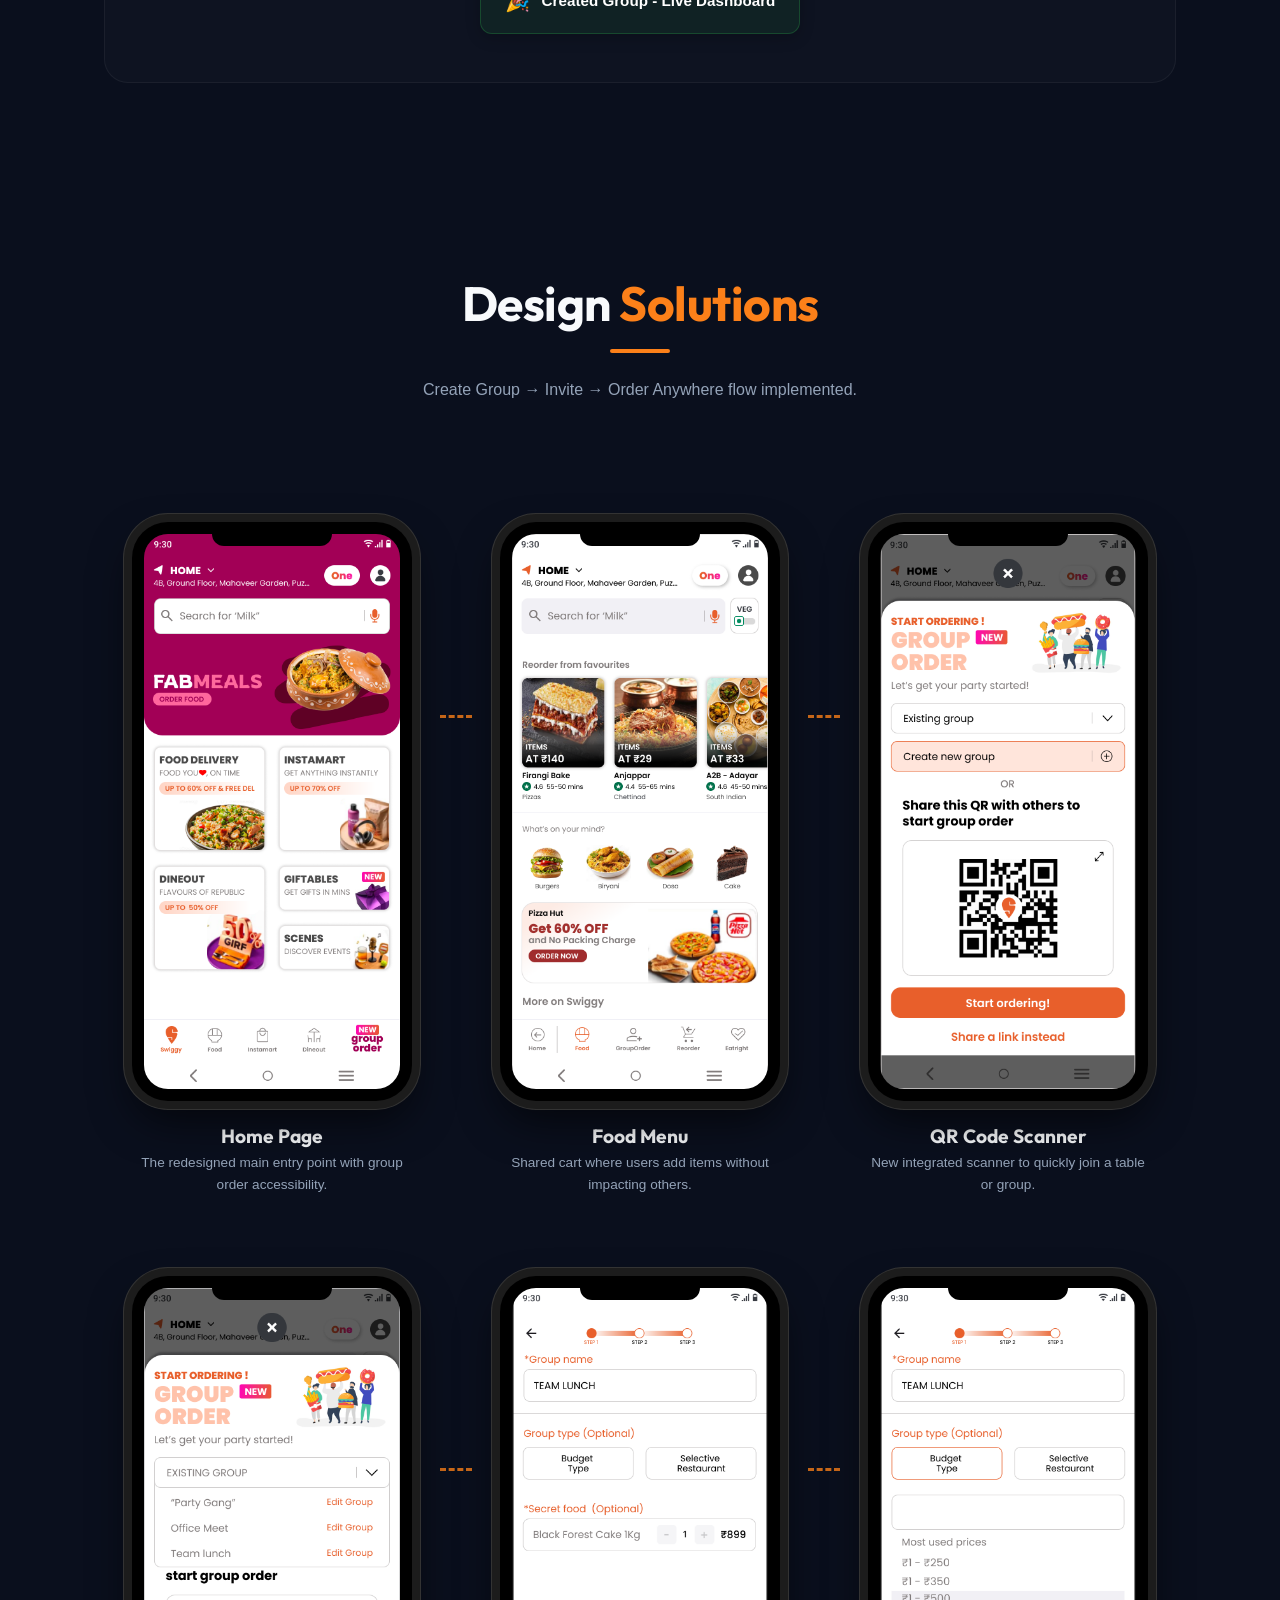
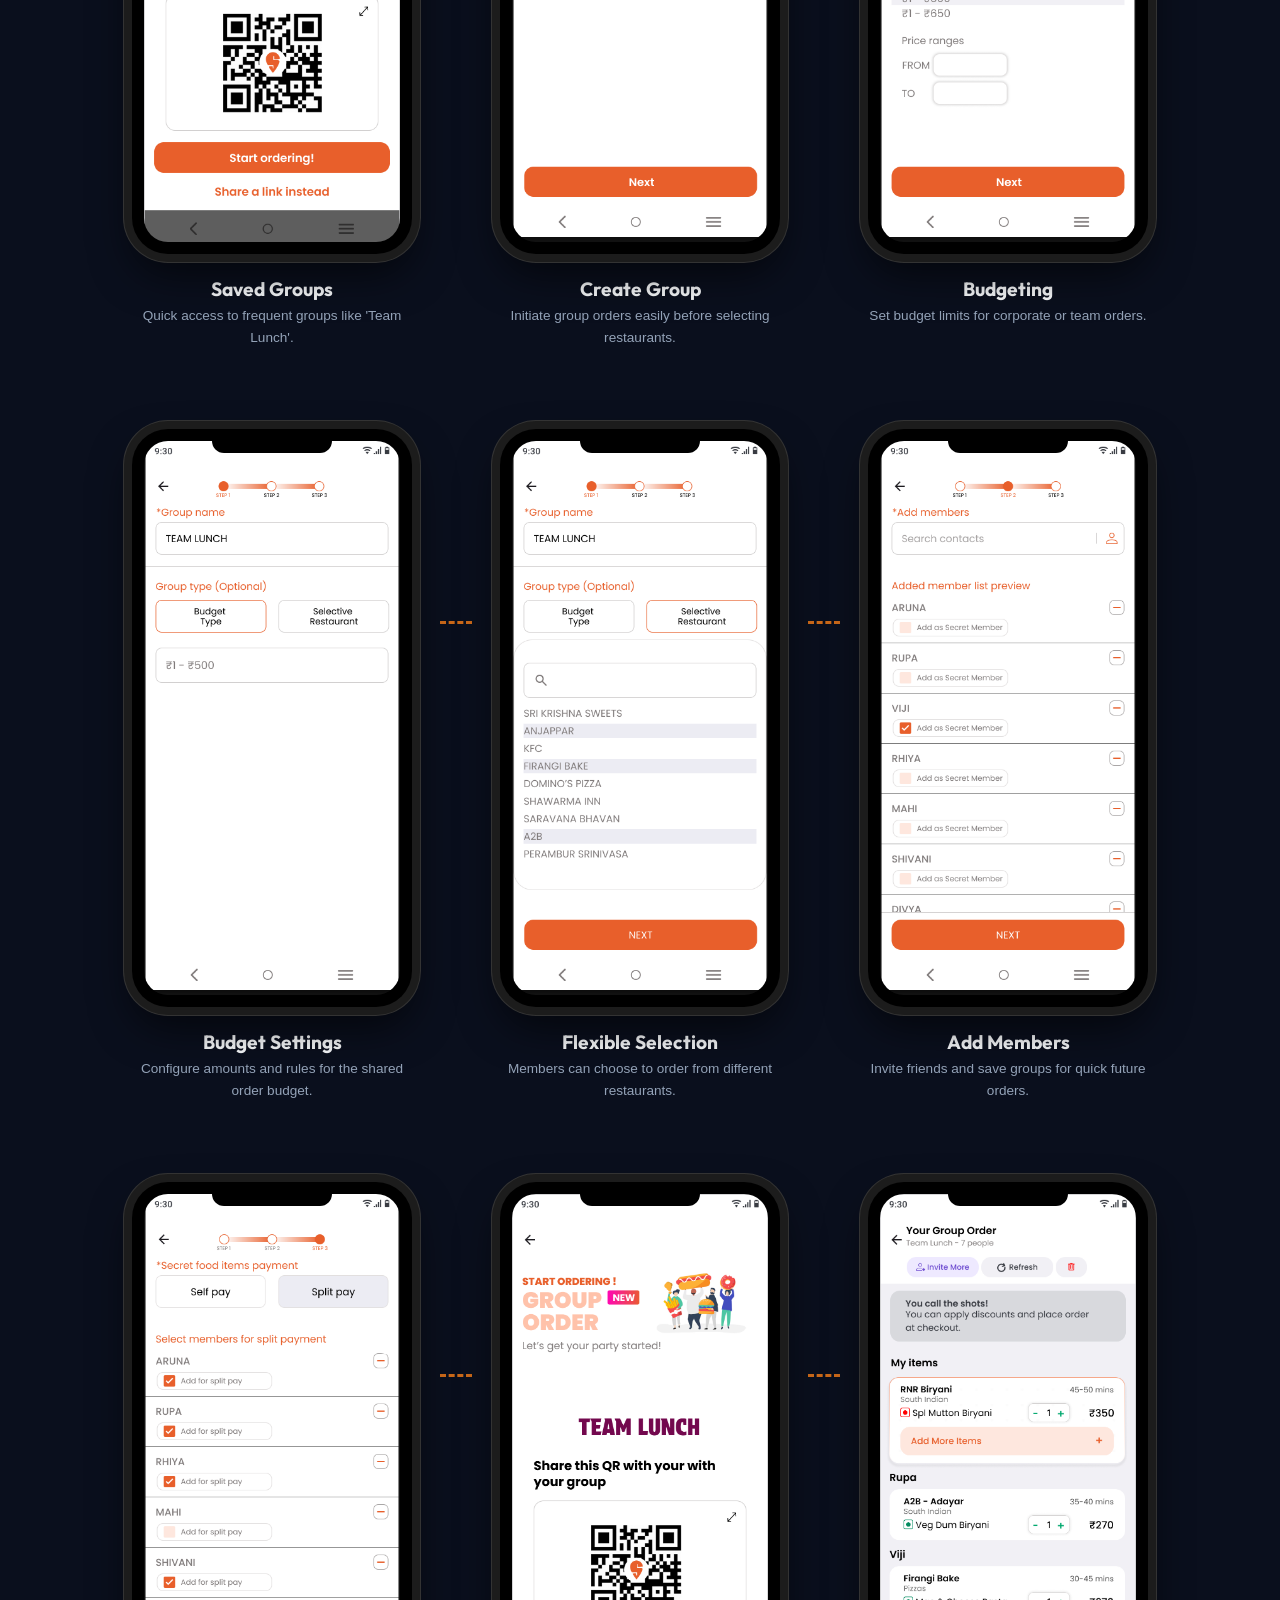
==== commit 9e6f94d0: "Remove resume from project case studies and implement purple/pink portfolio theme" ====
--- a/case study.html
+++ b/case study.html
@@ -24,7 +24,7 @@
                 <li><a href="#journey">Journey Map</a></li>
                 <li><a href="#designs">Design Solutions</a></li>
             </ul>
-            <a href="resume.pdf" class="btn-resume" download>Resume <i class="fa-solid fa-download"></i></a>
+
         </div>
     </nav>
 
--- a/styling.css
+++ b/styling.css
@@ -2,16 +2,16 @@
     --swiggy-orange: #fc8019;
     --swiggy-orange-hover: #ff9f43;
     
-    /* Portfolio Blue Theme (Only active in index.html) */
-    --portfolio-primary-blue: #3b82f6;
-    --portfolio-secondary-blue: #60a5fa;
+    /* Portfolio Purple & Pink Theme (Only active in index.html) */
+    --portfolio-primary-purple: #a855f7;
+    --portfolio-primary-pink: #ec4899;
     --bg-primary: #0f172a;
     --bg-secondary: #0a0f1d;
     --card-bg: rgba(30, 41, 59, 0.7);
     --border-color: rgba(255, 255, 255, 0.1);
     --text-primary: #f8fafc;
     --text-secondary: #94a3b8;
-    --glow: rgba(252, 128, 25, 0.25);
+    --glow: rgba(168, 85, 247, 0.25);
     
     --success: #10b981;
     --danger: #ef4444;
@@ -24,9 +24,12 @@
 }
 
 body.portfolio-theme {
-    --swiggy-orange: var(--portfolio-primary-blue);
-    --swiggy-orange-hover: var(--portfolio-secondary-blue);
-    --glow: rgba(59, 130, 246, 0.3);
+    --swiggy-orange: var(--portfolio-primary-purple);
+    --swiggy-orange-hover: var(--portfolio-primary-pink);
+    --glow: rgba(168, 85, 247, 0.35);
+    --bg-primary: #0d0016;
+    --bg-secondary: #05000a;
+    --card-bg: rgba(26, 0, 42, 0.6);
 }
 
 * {
@@ -143,7 +146,7 @@
 
 .glass-card:hover {
     transform: translateY(-5px);
-    border-color: rgba(252, 128, 25, 0.3);
+    border-color: var(--glow);
     box-shadow: var(--shadow-lg), 0 0 20px var(--glow);
 }
 
@@ -340,7 +343,7 @@
     position: absolute;
     top: -50%; left: -10%;
     width: 60%; height: 100%;
-    background: radial-gradient(circle, rgba(252, 128, 25, 0.15) 0%, transparent 60%);
+    background: radial-gradient(circle, rgba(168, 85, 247, 0.15) 0%, transparent 60%);
     filter: blur(60px);
     z-index: -1;
 }
@@ -373,7 +376,7 @@
     position: absolute;
     width: 140%;
     height: 140%;
-    background: radial-gradient(circle, rgba(252, 128, 25, 0.4) 0%, transparent 70%);
+    background: radial-gradient(circle, rgba(168, 85, 247, 0.4) 0%, transparent 70%);
     filter: blur(60px);
     opacity: 0.2;
     z-index: -1;
@@ -414,8 +417,8 @@
 
 .profile-photo-container:hover {
     transform: translateY(-15px) rotate(2deg) scale(1.02);
-    border-color: rgba(252, 128, 25, 0.5);
-    box-shadow: 0 60px 120px -30px rgba(252, 128, 25, 0.25);
+    border-color: rgba(168, 85, 247, 0.5);
+    box-shadow: 0 60px 120px -30px rgba(168, 85, 247, 0.25);
     background: rgba(255, 255, 255, 0.08);
 }
 
@@ -427,13 +430,13 @@
     position: absolute;
     bottom: 20px;
     right: -20px;
-    background: linear-gradient(135deg, var(--swiggy-orange), #ff9f43);
+    background: linear-gradient(135deg, var(--portfolio-primary-purple), var(--portfolio-primary-pink));
     color: white;
     padding: 0.8rem 1.8rem;
     border-radius: 50px;
     font-size: 0.95rem;
     font-weight: 700;
-    box-shadow: 0 15px 35px rgba(252, 128, 25, 0.5);
+    box-shadow: 0 15px 35px rgba(168, 85, 247, 0.5);
     animation: float-badge 4s ease-in-out infinite;
     z-index: 10;
     white-space: nowrap;
